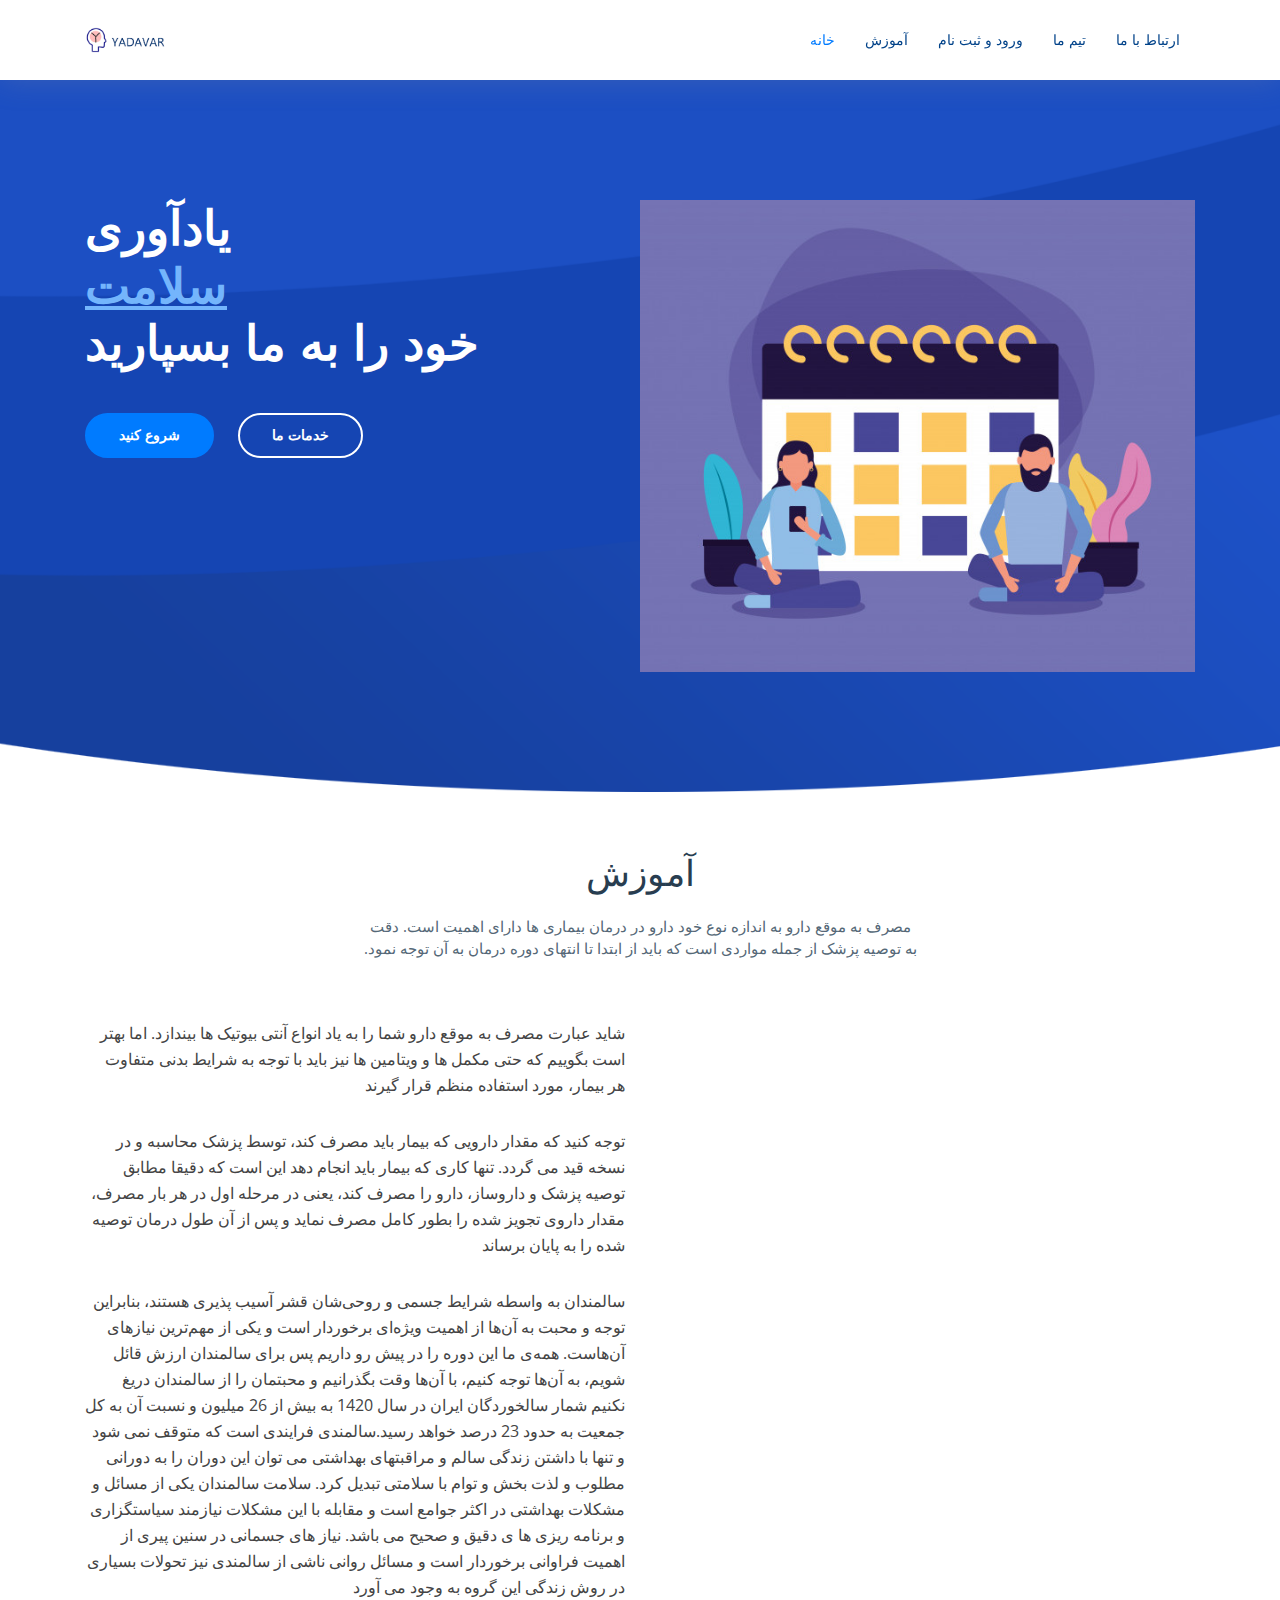
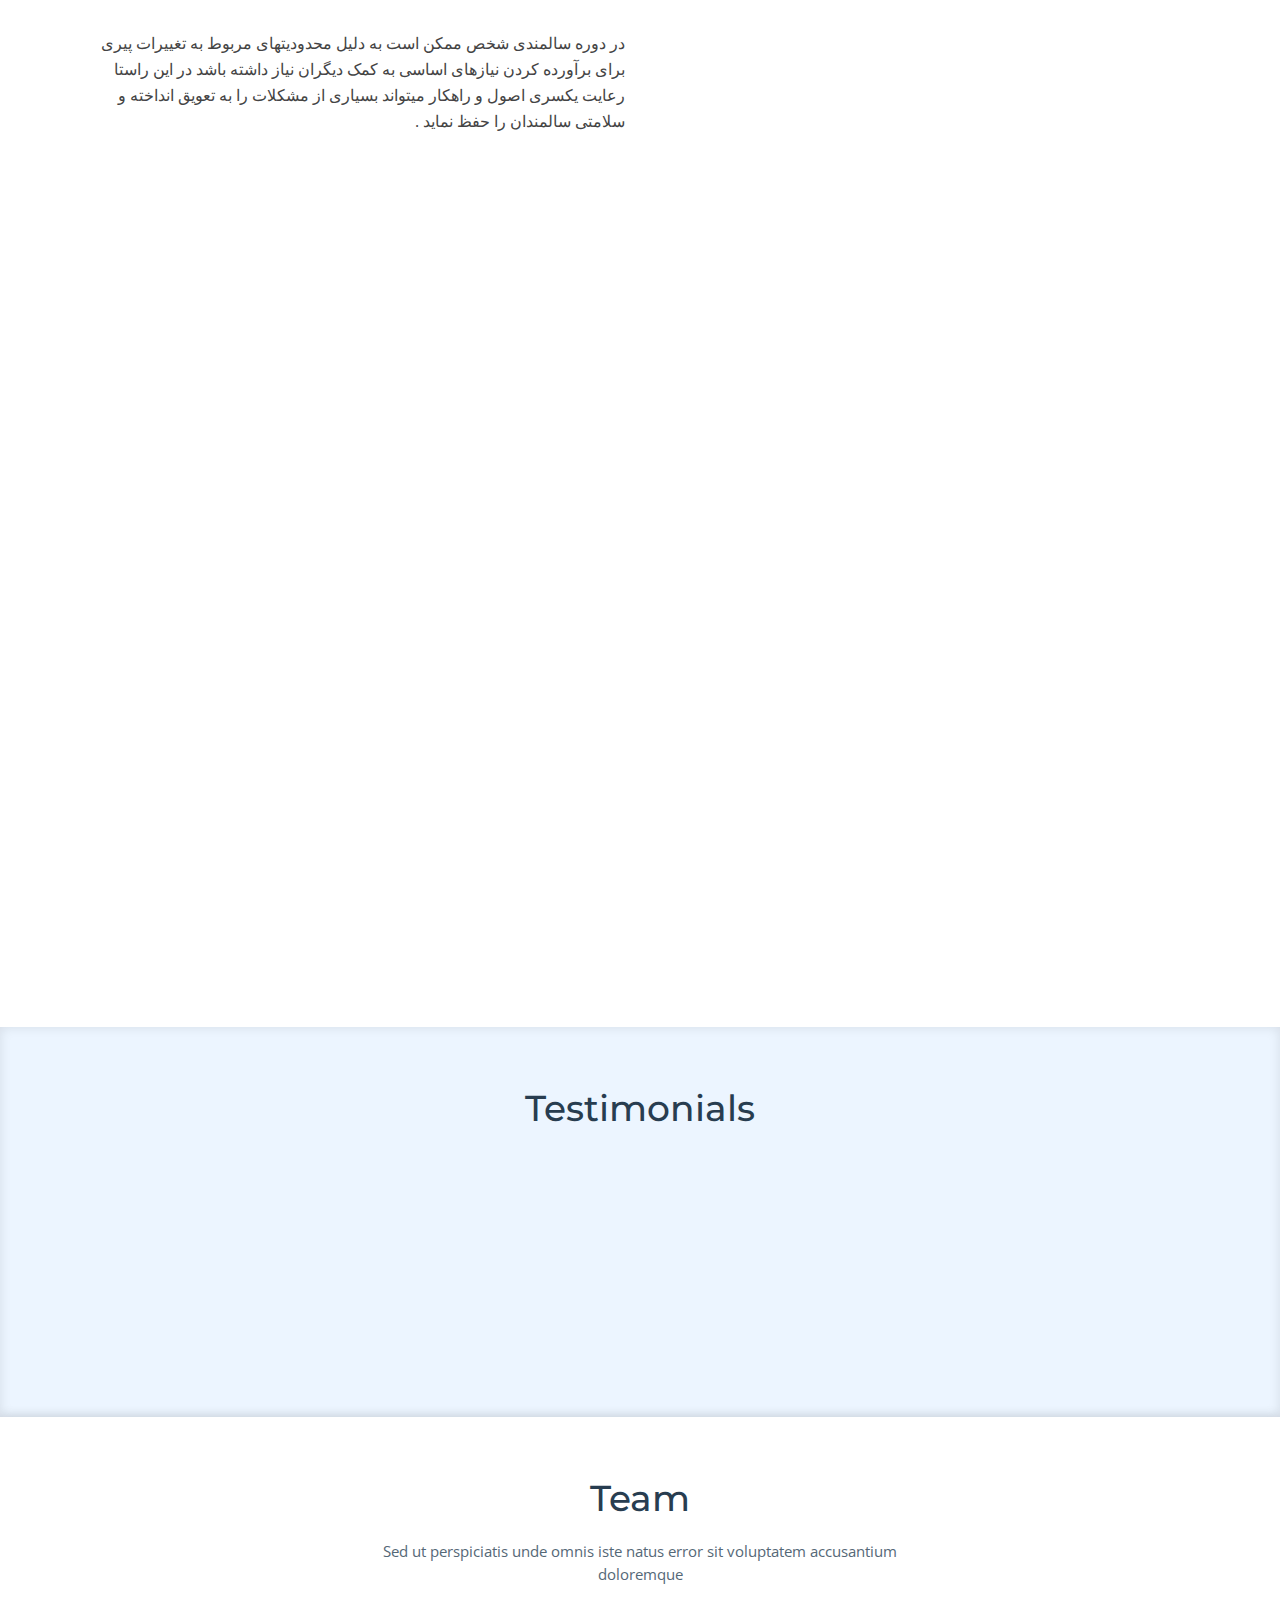
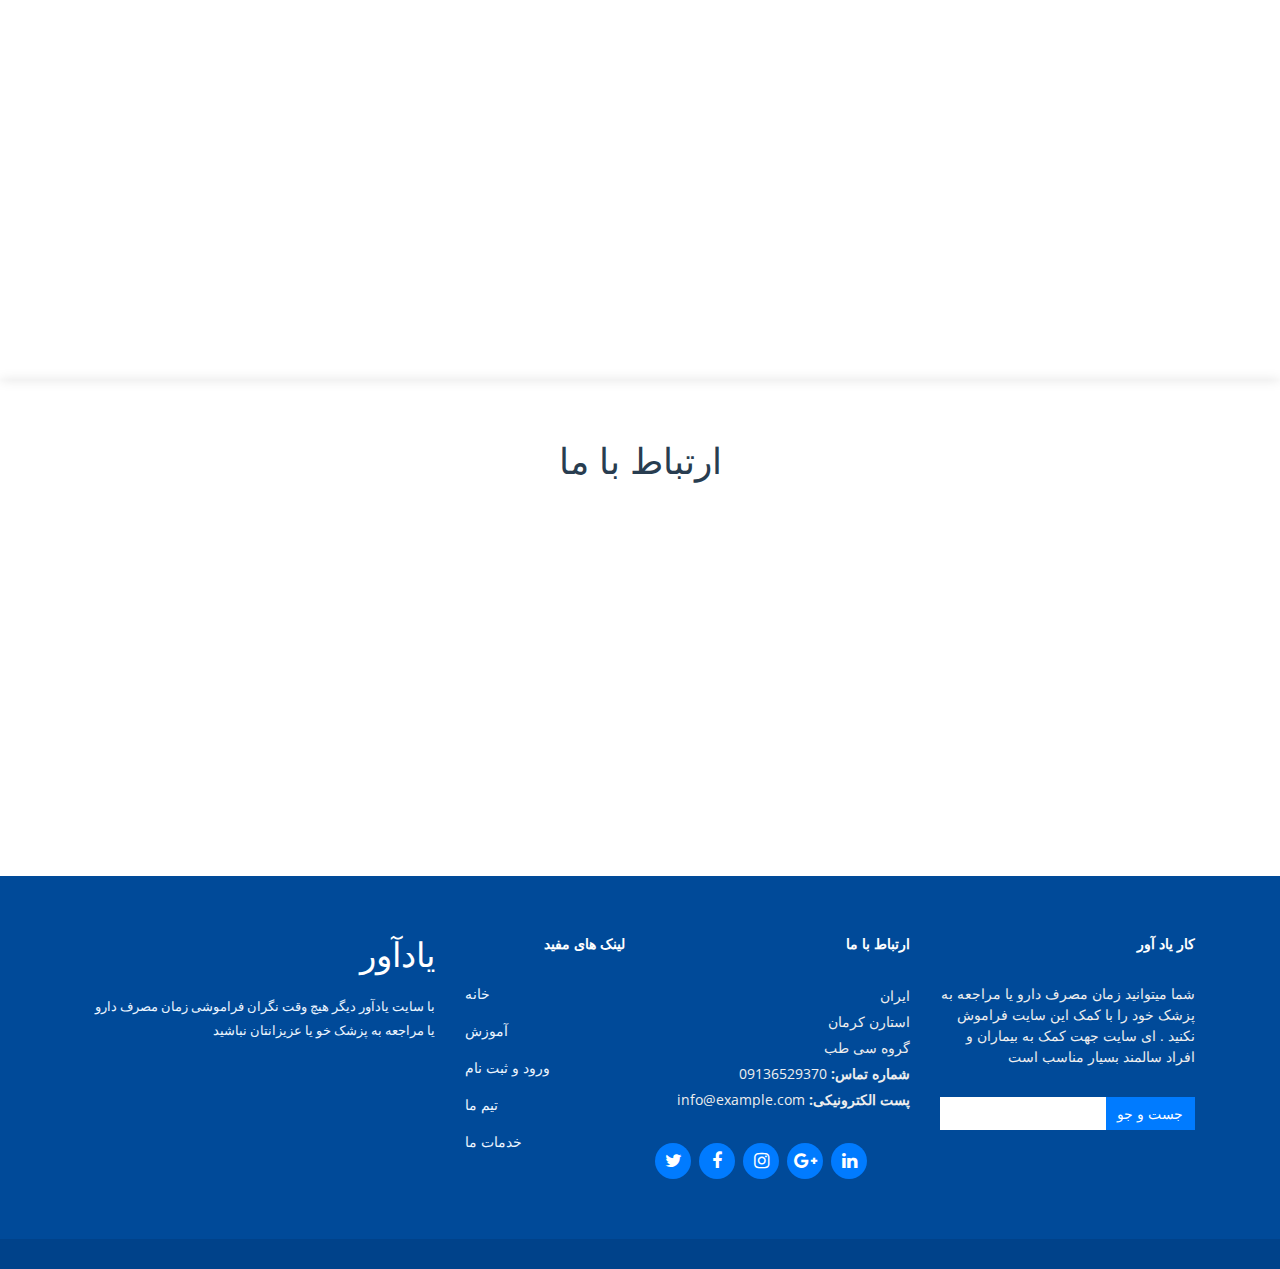
==== P1.html @ c1c59e7a "change the appearance" ====
<!DOCTYPE html>
<html lang="en">
<head>
<script>

</script>
  <meta charset="utf-8">
  <title>NewBiz Bootstrap Template</title>
  <meta content="width=device-width, initial-scale=1.0" name="viewport">
  <meta content="" name="keywords">
  <meta content="" name="description">

  <!-- Favicons -->
  <link href="img/favicon.png" rel="icon">
  <link href="img/apple-touch-icon.png" rel="apple-touch-icon">

  <!-- Google Fonts -->
  <link href="https://fonts.googleapis.com/css?family=Open+Sans:300,300i,400,400i,700,700i|Montserrat:300,400,500,700" rel="stylesheet">

  <!-- Bootstrap CSS File -->
  <link href="lib/bootstrap/css/bootstrap.min.css" rel="stylesheet">

  <!-- Libraries CSS Files -->
  <link href="lib/font-awesome/css/font-awesome.min.css" rel="stylesheet">
  <link href="lib/animate/animate.min.css" rel="stylesheet">
  <link href="lib/ionicons/css/ionicons.min.css" rel="stylesheet">
  <link href="lib/owlcarousel/assets/owl.carousel.min.css" rel="stylesheet">
  <link href="lib/lightbox/css/lightbox.min.css" rel="stylesheet">

  <!-- Main Stylesheet File -->
  <link href="css/style.css" rel="stylesheet">

  <!-- =======================================================
    Theme Name: NewBiz
    Theme URL: https://bootstrapmade.com/newbiz-bootstrap-business-template/
    Author: BootstrapMade.com
    License: https://bootstrapmade.com/license/
  ======================================================= -->
</head>

<body >

  <!--==========================
  Header
  ============================-->

  <header id="header" class="fixed-top">
    <div class="container">
      <div class="logo float-left">
        <!-- Uncomment below if you prefer to use an image logo -->
        <!-- <h1 class="text-light"><a href="#header"><span>NewBiz</span></a></h1> -->
        <a href="#intro" class="scrollto"><img src="img/logo.png" alt="" class="img-fluid"></a>
      </div>

      <nav class="main-nav float-right d-none d-lg-block">
        <ul>
          <li class="active"><a href="#intro">خانه</a></li>
          <li><a href="#about">آموزش </a></li>
          <li><a href="#services">ورود و ثبت نام</a></li>
          <li><a href="#team">تیم ما</a></li>
          <li><a href="#contact">ارتباط با ما</a></li>
        </ul>
      </nav><!-- .main-nav -->
      
    </div>
  </header><!-- #header -->

  <!--==========================
    Intro Section
  ============================-->
  <section id="intro" class="clearfix">
    <div class="container">

      <div class="intro-img">
        <img src="img/intro-img.jpeg" alt="" class="img-fluid">
      </div>

      <div class="intro-info">
        <h2>یادآوری<br><span>سلامت </span><br>خود را به ما بسپارید</h2>
        <div>
          <a href="#about" class="btn-get-started scrollto">شروع کنید</a>
          <a href="#services" class="btn-services scrollto">خدمات ما</a>
        </div>
      </div>

    </div>
  </section><!-- #intro -->

  <main id="main">

    <!--==========================
      About Us Section
    ============================-->
    <section id="about">
      <div class="container">

        <header class="section-header">
          <h3>آموزش</h3>
          <p dir="rtl">مصرف به موقع دارو به اندازه نوع خود دارو در درمان بیماری ها دارای اهمیت است. دقت به توصیه پزشک از جمله مواردی است که باید از ابتدا تا انتهای دوره درمان به آن توجه نمود.</p>
        </header>

        <div class="row about-container">

          <div class="col-lg-6 content order-lg-1 order-2">
            <p dir="rtl" align="right">
              شاید عبارت مصرف به موقع دارو شما را به یاد انواع آنتی بیوتیک ها بیندازد. اما بهتر است بگوییم که حتی مکمل ها و ویتامین ها نیز باید با توجه به شرایط بدنی متفاوت هر بیمار، مورد استفاده منظم قرار گیرند
            </p>

              <p dir="rtl" align="right">
               توجه کنید که مقدار دارویی که بیمار باید مصرف کند، توسط پزشک محاسبه و در نسخه قید می گردد. تنها کاری که بیمار باید انجام دهد این است که دقیقا مطابق توصیه پزشک و داروساز، دارو را مصرف کند، یعنی در مرحله اول در هر بار مصرف،‌ مقدار داروی تجویز شده را بطور کامل مصرف نماید و پس از آن طول درمان توصیه شده را به پایان برساند
            </p>
			<p dir="rtl" align="right">
			سالمندان به واسطه شرایط جسمی و روحی‌شان قشر آسیب پذیری هستند، بنابراین توجه و محبت به آن‌ها از اهمیت ویژه‌ای برخوردار است و یکی از مهم‌ترین نیازهای آن‌هاست. همه‌ی ما این دوره را در پیش رو داریم پس برای سالمندان ارزش قائل شویم، به آن‌ها توجه کنیم، با آن‌ها وقت بگذرانیم و محبتمان را از سالمندان دریغ نکنیم
شمار سالخوردگان ایران در سال 1420 به بیش از 26 میلیون و نسبت آن به کل جمعیت به حدود 23 درصد خواهد رسید.سالمندی فرایندی است که متوقف نمی شود و تنها با داشتن زندگی سالم و مراقبتهای بهداشتی می توان این دوران را به دورانی مطلوب و لذت بخش و توام با سلامتی تبدیل کرد. سلامت سالمندان یکی از مسائل و مشکلات بهداشتی در اکثر جوامع است و مقابله با این مشکلات نیازمند سیاستگزاری و برنامه ریزی ها ی دقیق و صحیح می باشد.  نیاز های جسمانی در سنین پیری از اهمیت فراوانی برخوردار است و مسائل روانی ناشی از سالمندی نیز تحولات بسیاری در روش زندگی این گروه به وجود می آورد
			</p>
			<p dir="rtl" align="right">
			در دوره سالمندی شخص ممکن است به دلیل محدودیتهای مربوط به تغییرات پیری برای برآورده کردن نیازهای اساسی به کمک دیگران نیاز داشته باشد در این راستا رعایت یکسری اصول و راهکار میتواند بسیاری از مشکلات را به تعویق انداخته و سلامتی سالمندان را حفظ نماید .
			</p>
          </div>

          <div class="col-lg-6 background order-lg-2 order-1 wow fadeInUp">
            <img src="img/sal.jpg" class="img-fluid" alt="" width="1200px" height="2000px">
            <img src="img/sal2.jpg" class="img-fluid" alt="" width="1200px" height="2000px">			
          </div>
        </div>

        <div class="row about-extra">
          <div class="col-lg-6 wow fadeInUp">
            <img src="img/dar.jpg" class="img-fluid" alt="" width="1000px" height="500px">
          </div>
          <div class="col-lg-6 wow fadeInUp pt-5 pt-lg-0">
            <h4 dir="rtl" align="right">دارو چیست؟</h4>
            <p dir="rtl" align="right">
             در حرفه پزشکی دارو به موادی گفته می شود که بیماری را متوقف یا معالجه کند ، علائم بیماری را التیام بخشد ، درد را تسکین دهد و فواید دیگر در بر داشته باشد .
* منشأ داروها 
            </p>
            <p dir="rtl" align="right">
             زمانی ، تنها داروهای موجود موادی بودند که از گیاهان یا در برخی موارد ، از حیوانات استخراج می شدند . چینی ها بیش از ۵۰۰۰ سال پیش به گیاه شناسی ، که مطالعه و مصرف گیاهان با ارزش طبی مشخص است ، پرداختند . 
            </p>
          </div>
        </div>

        <div class="row about-extra">
          <div class="col-lg-6 wow fadeInUp order-1 order-lg-2">
            <img src="img/be.jpg" class="img-fluid" alt=""width="1200px" height="2000px">
          </div>

          <div class="col-lg-6 wow fadeInUp pt-4 pt-lg-0 order-2 order-lg-1">
            <h4 dir="rtl" align="right">بیماری چیست ؟</h4>
            <p dir="rtl" align="right">
             به ناهنجاری در بدن یا روان می‌گویند که به علت ناراحتی، اختلال عملکرد یا تنش دربیمار یا سایر افراد مرتبط با او ایجاد می‌گردد. البته باید میان بیماری و سایر حالت‌ها پزشکی مانند خستگی، ضعف، کسالت و اندوه تفاوت گذاشت. عامل ایجاد بیماری می‌تواند بیرونی (مانند باکتری، انگل، تغذیه ناکافی و…) یا درونی (مانند پرکاری تیروئید، دیابت و …) باشد. همچنین بیماری می‌تواند مادرزادی (مانند سندرم ترنر یا لب شکری) یا ژنتیکی مانند آلبینیسم باشد. بیماری تند (حاد) یا کهنه (مزمن)، واگیر دار یا ناواگیر نیز می‌تواند باشد. 
            </p>
            <p dir="rtl" align="right">
              یماری‌ها را به روشهای مختلف می‌توان طبقه‌بندی کرد: 
1.	عامل ایجادکننده بیماری مانند بیماری‌های عفونی، بیماری‌های ژنتیکی، بیماری‌های شغلی، بیماری‌های روانی.
2.	ازمان بیماری مانند بیماری حاد، تحت حاد و مزمن.
3.	عضو درگیر شده مانند بیماری‌های قلبی، بیماری‌های گوارشی و ریوی.

            </p>
           
          </div>
          
        </div>

      </div>
    </section><!-- #about -->

    <!--==========================
      Services Section
    ============================-->
 <!-- #services -->

    <!--==========================
      Why Us Section
    ============================-->

    <!--==========================
      Portfolio Section
    ============================-->
   <!-- #portfolio -->

    <!--==========================
      Clients Section
    ============================-->
    <section id="testimonials" class="section-bg">
      <div class="container">

        <header class="section-header">
          <h3>Testimonials</h3>
        </header>

        <div class="row justify-content-center">
          <div class="col-lg-8">

            <div class="owl-carousel testimonials-carousel wow fadeInUp">
    
              <div class="testimonial-item">
                <img src="img/testimonial-1.jpg" class="testimonial-img" alt="">
                <h3>Saul Goodman</h3>
                <h4>Ceo &amp; Founder</h4>
                <p>
                  Proin iaculis purus consequat sem cure digni ssim donec porttitora entum suscipit rhoncus. Accusantium quam, ultricies eget id, aliquam eget nibh et. Maecen aliquam, risus at semper.
                </p>
              </div>
    
              <div class="testimonial-item">
                <img src="img/testimonial-2.jpg" class="testimonial-img" alt="">
                <h3>Sara Wilsson</h3>
                <h4>Designer</h4>
                <p>
                  Export tempor illum tamen malis malis eram quae irure esse labore quem cillum quid cillum eram malis quorum velit fore eram velit sunt aliqua noster fugiat irure amet legam anim culpa.
                </p>
              </div>
    
              <div class="testimonial-item">
                <img src="img/testimonial-3.jpg" class="testimonial-img" alt="">
                <h3>Jena Karlis</h3>
                <h4>Store Owner</h4>
                <p>
                  Enim nisi quem export duis labore cillum quae magna enim sint quorum nulla quem veniam duis minim tempor labore quem eram duis noster aute amet eram fore quis sint minim.
                </p>
              </div>
    
              <div class="testimonial-item">
                <img src="img/testimonial-4.jpg" class="testimonial-img" alt="">
                <h3>Matt Brandon</h3>
                <h4>Freelancer</h4>
                <p>
                  Fugiat enim eram quae cillum dolore dolor amet nulla culpa multos export minim fugiat minim velit minim dolor enim duis veniam ipsum anim magna sunt elit fore quem dolore labore illum veniam.
                </p>
              </div>
    
              <div class="testimonial-item">
                <img src="img/testimonial-5.jpg" class="testimonial-img" alt="">
                <h3>John Larson</h3>
                <h4>Entrepreneur</h4>
                <p>
                  Quis quorum aliqua sint quem legam fore sunt eram irure aliqua veniam tempor noster veniam enim culpa labore duis sunt culpa nulla illum cillum fugiat legam esse veniam culpa fore nisi cillum quid.
                </p>
              </div>

            </div>

          </div>
        </div>


      </div>
    </section><!-- #testimonials -->

    <!--==========================
      Team Section
    ============================-->
    <section id="team">
      <div class="container">
        <div class="section-header">
          <h3>Team</h3>
          <p>Sed ut perspiciatis unde omnis iste natus error sit voluptatem accusantium doloremque</p>
        </div>

        <div class="row">

          <div class="col-lg-3 col-md-6 wow fadeInUp">
            <div class="member">
              <img src="img/team-1.jpg" class="img-fluid" alt="">
              <div class="member-info">
                <div class="member-info-content">
                  <h4>Walter White</h4>
                  <span>Chief Executive Officer</span>
                  <div class="social">
                    <a href=""><i class="fa fa-twitter"></i></a>
                    <a href=""><i class="fa fa-facebook"></i></a>
                    <a href=""><i class="fa fa-google-plus"></i></a>
                    <a href=""><i class="fa fa-linkedin"></i></a>
                  </div>
                </div>
              </div>
            </div>
          </div>

          <div class="col-lg-3 col-md-6 wow fadeInUp" data-wow-delay="0.1s">
            <div class="member">
              <img src="img/team-2.jpg" class="img-fluid" alt="">
              <div class="member-info">
                <div class="member-info-content">
                  <h4>Sarah Jhonson</h4>
                  <span>Product Manager</span>
                  <div class="social">
                    <a href=""><i class="fa fa-twitter"></i></a>
                    <a href=""><i class="fa fa-facebook"></i></a>
                    <a href=""><i class="fa fa-google-plus"></i></a>
                    <a href=""><i class="fa fa-linkedin"></i></a>
                  </div>
                </div>
              </div>
            </div>
          </div>

          <div class="col-lg-3 col-md-6 wow fadeInUp" data-wow-delay="0.2s">
            <div class="member">
              <img src="img/team-3.jpg" class="img-fluid" alt="">
              <div class="member-info">
                <div class="member-info-content">
                  <h4>William Anderson</h4>
                  <span>CTO</span>
                  <div class="social">
                    <a href=""><i class="fa fa-twitter"></i></a>
                    <a href=""><i class="fa fa-facebook"></i></a>
                    <a href=""><i class="fa fa-google-plus"></i></a>
                    <a href=""><i class="fa fa-linkedin"></i></a>
                  </div>
                </div>
              </div>
            </div>
          </div>

          <div class="col-lg-3 col-md-6 wow fadeInUp" data-wow-delay="0.3s">
            <div class="member">
              <img src="img/team-4.jpg" class="img-fluid" alt="">
              <div class="member-info">
                <div class="member-info-content">
                  <h4>Amanda Jepson</h4>
                  <span>Accountant</span>
                  <div class="social">
                    <a href=""><i class="fa fa-twitter"></i></a>
                    <a href=""><i class="fa fa-facebook"></i></a>
                    <a href=""><i class="fa fa-google-plus"></i></a>
                    <a href=""><i class="fa fa-linkedin"></i></a>
                  </div>
                </div>
              </div>
            </div>
          </div>

        </div>

      </div>
    </section><!-- #team -->

    <!--==========================
      Clients Section
    ============================-->
   

    <!--==========================
      Contact Section
    ============================-->
    <section id="contact" >
      <div class="container-fluid" >

        <div class="section-header">
          <h3>ارتباط با ما</h3>
        </div>

        <div class="row wow fadeInUp" >

        
          <div class="col-lg-6" bgcolor='#EE82EE'>
              <div class="col-md-4 info">
                <i class="ion-ios-email-outline"></i>
                <p>info@example.com</p>
              </div>
              <div class="col-md-3 info">
                <i class="ion-ios-telephone-outline"></i>
                <p>09136529370</p>
              </div>
            </div>

            <div class="form">
              <div id="sendmessage">پیام شما ارسال شد. خیلی متشکریم</div>
              <div id="errormessage"></div>
              <form action="" method="post" role="form" class="contactForm">
                <div class="form-row">
                  <div class="form-group col-lg-6">
                    <input type="text" name="name" class="form-control" id="name" placeholder="نام" data-rule="minlen:4" data-msg="Please enter at least 4 chars" />
                    <div class="validation"></div>
                  </div>
                  <div class="form-group col-lg-6">
                    <input type="email" class="form-control" name="email" id="email" placeholder="پست الکترونیکی" data-rule="email" data-msg="Please enter a valid email" />
                    <div class="validation"></div>
                  </div>
                </div>
                <div class="form-group">
                  <input type="text" class="form-control" name="subject" id="subject" placeholder="موضوع" data-rule="minlen:4" data-msg="Please enter at least 8 chars of subject" />
                  <div class="validation"></div>
                </div>
                <div class="form-group">
                  <textarea class="form-control" name="message" rows="5" data-rule="required" data-msg="Please write something for us" placeholder="پیام"></textarea>
                  <div class="validation"></div>
                </div>
                <div class="text-center"><button type="submit" title="Send Message">ارسال</button></div>
              </form>
            </div>
          </div>

        </div>

      </div>
    </section><!-- #contact -->

  </main>

  <!--==========================
    Footer
  ============================-->
  <footer id="footer">
    <div class="footer-top">
      <div class="container">
        <div class="row">

          <div class="col-lg-4 col-md-6 footer-info">
            <h3 dir="rtl" align="right">یادآور</h3>
            <p dir="rtl" align="right"> با سایت یادآور دیگر هیچ وقت نگران فراموشی زمان مصرف دارو یا مراجعه به پزشک خو یا عزیزانتان نباشید</p>
          </div>

          <div class="col-lg-2 col-md-6 footer-links">
            <h4 dir="rtl" align="right">لینک های مفید</h4>
            <ul>
              <li><a href="#" >خانه</a></li>
              <li><a href="#" >آموزش </a></li>
              <li><a href="#" >ورود و ثبت نام</a></li>
              <li><a href="#" >تیم ما</a></li>
              <li><a href="#" >خدمات ما</a></li>
            </ul>
          </div>

          <div class="col-lg-3 col-md-6 footer-contact">
            <h4 dir="rtl" align="right">ارتباط با ما</h4>
            <p dir="rtl" align="right">
              ایران <br>
             استارن کرمان<br>
              گروه سی طب <br>
              <strong dir="rtl" align="right">شماره تماس:</strong> 09136529370<br>
              <strong dir="rtl" align="right">پست الکترونیکی:</strong> info@example.com<br>
            </p>

            <div class="social-links">
              <a href="#" class="twitter"><i class="fa fa-twitter"></i></a>
              <a href="#" class="facebook"><i class="fa fa-facebook"></i></a>
              <a href="#" class="instagram"><i class="fa fa-instagram"></i></a>
              <a href="#" class="google-plus"><i class="fa fa-google-plus"></i></a>
              <a href="#" class="linkedin"><i class="fa fa-linkedin"></i></a>
            </div>

          </div>

          <div class="col-lg-3 col-md-6 footer-newsletter">
            <h4 dir="rtl" align="right">کار یاد آور</h4>
            <p dir="rtl" align="right"> شما میتوانید زمان مصرف دارو یا مراجعه به پزشک خود را با کمک این سایت فراموش نکنید . ای سایت جهت کمک به بیماران و افراد سالمند بسیار مناسب است</p>
            <form action="" method="post">
              <input type="email" name="email"><input type="submit"  value="جست و جو">
            </form>
          </div>

        </div>
      </div>
    </div>
  </footer><!-- #footer -->

  <a href="#" class="back-to-top"><i class="fa fa-chevron-up"></i></a>
  <!-- Uncomment below i you want to use a preloader -->
  <!-- <div id="preloader"></div> -->

  <!-- JavaScript Libraries -->
  <script src="lib/jquery/jquery.min.js"></script>
  <script src="lib/jquery/jquery-migrate.min.js"></script>
  <script src="lib/bootstrap/js/bootstrap.bundle.min.js"></script>
  <script src="lib/easing/easing.min.js"></script>
  <script src="lib/mobile-nav/mobile-nav.js"></script>
  <script src="lib/wow/wow.min.js"></script>
  <script src="lib/waypoints/waypoints.min.js"></script>
  <script src="lib/counterup/counterup.min.js"></script>
  <script src="lib/owlcarousel/owl.carousel.min.js"></script>
  <script src="lib/isotope/isotope.pkgd.min.js"></script>
  <script src="lib/lightbox/js/lightbox.min.js"></script>
  <!-- Contact Form JavaScript File -->
  <script src="contactform/contactform.js"></script>

  <!-- Template Main Javascript File -->
  <script src="js/main.js"></script>
</body>
</html>
---- css/style.css ----
/*
  Theme Name: NewBiz
  Theme URL: https://bootstrapmade.com/newbiz-bootstrap-business-template/
  Author: BootstrapMade.com
  License: https://bootstrapmade.com/license/
*/

/*--------------------------------------------------------------
# General
--------------------------------------------------------------*/

body {
  background: #fff;
  color: #444;
  font-family: "Open Sans", sans-serif;
}

a {
  color: #007bff;
  transition: 0.5s;
}

a:hover,
a:active,
a:focus {
  color: #0b6bd3;
  outline: none;
  text-decoration: none;
}

p {
  padding: 0;
  margin: 0 0 30px 0;
}

h1,
h2,
h3,
h4,
h5,
h6 {
  font-family: "Montserrat", sans-serif;
  font-weight: 400;
  margin: 0 0 20px 0;
  padding: 0;
}

/* Back to top button */

.back-to-top {
  position: fixed;
  display: none;
  background: #007bff;
  color: #fff;
  width: 44px;
  height: 44px;
  text-align: center;
  line-height: 1;
  font-size: 16px;
  border-radius: 50%;
  right: 15px;
  bottom: 15px;
  transition: background 0.5s;
  z-index: 11;
}

.back-to-top i {
  padding-top: 12px;
  color: #fff;
}

/* Prelaoder */

#preloader {
  position: fixed;
  top: 0;
  left: 0;
  right: 0;
  bottom: 0;
  z-index: 9999;
  overflow: hidden;
  background: #fff;
}

#preloader:before {
  content: "";
  position: fixed;
  top: calc(50% - 30px);
  left: calc(50% - 30px);
  border: 6px solid #f2f2f2;
  border-top: 6px solid #007bff;
  border-radius: 50%;
  width: 60px;
  height: 60px;
  -webkit-animation: animate-preloader 1s linear infinite;
  animation: animate-preloader 1s linear infinite;
}

@-webkit-keyframes animate-preloader {
  0% {
    -webkit-transform: rotate(0deg);
    transform: rotate(0deg);
  }

  100% {
    -webkit-transform: rotate(360deg);
    transform: rotate(360deg);
  }
}

@keyframes animate-preloader {
  0% {
    -webkit-transform: rotate(0deg);
    transform: rotate(0deg);
  }

  100% {
    -webkit-transform: rotate(360deg);
    transform: rotate(360deg);
  }
}

/*--------------------------------------------------------------
# Header
--------------------------------------------------------------*/

#header {
  height: 80px;
  transition: all 0.5s;
  z-index: 997;
  transition: all 0.5s;
  padding: 20px 0;
  background: #fff;
  box-shadow: 0px 0px 30px rgba(127, 137, 161, 0.3);
}

#header.header-scrolled,
#header.header-pages {
  height: 60px;
  padding: 10px 0;
}

#header .logo h1 {
  font-size: 36px;
  margin: 0;
  padding: 0;
  line-height: 1;
  font-weight: 400;
  letter-spacing: 3px;
  text-transform: uppercase;
}

#header .logo h1 a,
#header .logo h1 a:hover {
  color: #00366f;
  text-decoration: none;
}

#header .logo img {
  padding: 0;
  margin: 7px 0;
  max-height: 26px;
}

.main-pages {
  margin-top: 60px;
}

/*--------------------------------------------------------------
# Intro Section
--------------------------------------------------------------*/

#intro {
  width: 100%;
  position: relative;
  background: url("../img/intro-bg.png") center bottom no-repeat;
  background-size: cover;
  padding: 200px 0 120px 0;
}

#intro .intro-img {
  width: 50%;
  float: right;
}

#intro .intro-info {
  width: 50%;
  float: left;
}

#intro .intro-info h2 {
  color: #fff;
  margin-bottom: 40px;
  font-size: 48px;
  font-weight: 700;
}

#intro .intro-info h2 span {
  color: #74b5fc;
  text-decoration: underline;
}

#intro .intro-info .btn-get-started,
#intro .intro-info .btn-services {
  font-family: "Montserrat", sans-serif;
  font-size: 14px;
  font-weight: 600;
  letter-spacing: 1px;
  display: inline-block;
  padding: 10px 32px;
  border-radius: 50px;
  transition: 0.5s;
  margin: 0 20px 20px 0;
  color: #fff;
}

#intro .intro-info .btn-get-started {
  background: #007bff;
  border: 2px solid #007bff;
  color: #fff;
}

#intro .intro-info .btn-get-started:hover {
  background: none;
  border-color: #fff;
  color: #fff;
}

#intro .intro-info .btn-services {
  border: 2px solid #fff;
}

#intro .intro-info .btn-services:hover {
  background: #007bff;
  border-color: #007bff;
  color: #fff;
}

/*--------------------------------------------------------------
# Navigation Menu
--------------------------------------------------------------*/

/* Desktop Navigation */

.main-nav {
  /* Drop Down */
  /* Deep Drop Down */
}

.main-nav,
.main-nav * {
  margin: 0;
  padding: 0;
  list-style: none;
}

.main-nav > ul > li {
  position: relative;
  white-space: nowrap;
  float: left;
}

.main-nav a {
  display: block;
  position: relative;
  color: #004289;
  padding: 10px 15px;
  transition: 0.3s;
  font-size: 14px;
  font-family: "Montserrat", sans-serif;
  font-weight: 500;
}

.main-nav a:hover,
.main-nav .active > a,
.main-nav li:hover > a {
  color: #007bff;
  text-decoration: none;
}

.main-nav .drop-down ul {
  display: block;
  position: absolute;
  left: 0;
  top: calc(100% + 30px);
  z-index: 99;
  opacity: 0;
  visibility: hidden;
  padding: 10px 0;
  background: #fff;
  box-shadow: 0px 0px 30px rgba(127, 137, 161, 0.25);
  transition: ease all 0.3s;
}

.main-nav .drop-down:hover > ul {
  opacity: 1;
  top: 100%;
  visibility: visible;
}

.main-nav .drop-down li {
  min-width: 180px;
  position: relative;
}

.main-nav .drop-down ul a {
  padding: 10px 20px;
  font-size: 13px;
  color: #004289;
}

.main-nav .drop-down ul a:hover,
.main-nav .drop-down ul .active > a,
.main-nav .drop-down ul li:hover > a {
  color: #007bff;
}

.main-nav .drop-down > a:after {
  content: "\f107";
  font-family: FontAwesome;
  padding-left: 10px;
}

.main-nav .drop-down .drop-down ul {
  top: 0;
  left: calc(100% - 30px);
}

.main-nav .drop-down .drop-down:hover > ul {
  opacity: 1;
  top: 0;
  left: 100%;
}

.main-nav .drop-down .drop-down > a {
  padding-right: 35px;
}

.main-nav .drop-down .drop-down > a:after {
  content: "\f105";
  position: absolute;
  right: 15px;
}

/* Mobile Navigation */

.mobile-nav {
  position: fixed;
  top: 0;
  bottom: 0;
  z-index: 9999;
  overflow-y: auto;
  left: -260px;
  width: 260px;
  padding-top: 18px;
  background: rgba(19, 39, 57, 0.8);
  transition: 0.4s;
}

.mobile-nav * {
  margin: 0;
  padding: 0;
  list-style: none;
}

.mobile-nav a {
  display: block;
  position: relative;
  color: #fff;
  padding: 10px 20px;
  font-weight: 500;
}

.mobile-nav a:hover,
.mobile-nav .active > a,
.mobile-nav li:hover > a {
  color: #74b5fc;
  text-decoration: none;
}

.mobile-nav .drop-down > a:after {
  content: "\f078";
  font-family: FontAwesome;
  padding-left: 10px;
  position: absolute;
  right: 15px;
}

.mobile-nav .active.drop-down > a:after {
  content: "\f077";
}

.mobile-nav .drop-down > a {
  padding-right: 35px;
}

.mobile-nav .drop-down ul {
  display: none;
  overflow: hidden;
}

.mobile-nav .drop-down li {
  padding-left: 20px;
}

.mobile-nav-toggle {
  position: fixed;
  right: 0;
  top: 0;
  z-index: 9998;
  border: 0;
  background: none;
  font-size: 24px;
  transition: all 0.4s;
  outline: none !important;
  line-height: 1;
  cursor: pointer;
  text-align: right;
}

.mobile-nav-toggle i {
  margin: 18px 18px 0 0;
  color: #004289;
}

.mobile-nav-overly {
  width: 100%;
  height: 100%;
  z-index: 9997;
  top: 0;
  left: 0;
  position: fixed;
  background: rgba(19, 39, 57, 0.8);
  overflow: hidden;
  display: none;
}

.mobile-nav-active {
  overflow: hidden;
}

.mobile-nav-active .mobile-nav {
  left: 0;
}

.mobile-nav-active .mobile-nav-toggle i {
  color: #fff;
}

/*--------------------------------------------------------------
# Sections
--------------------------------------------------------------*/

/* Sections Header
--------------------------------*/

.section-header h3 {
  font-size: 36px;
  color: #283d50;
  text-align: center;
  font-weight: 500;
  position: relative;
}

.section-header p {
  text-align: center;
  margin: auto;
  font-size: 15px;
  padding-bottom: 60px;
  color: #556877;
  width: 50%;
}

/* Section with background
--------------------------------*/

.section-bg {
  background: #ecf5ff;
}

/* About Us Section
--------------------------------*/

#about {
  background: #fff;
  padding: 60px 0;
}

#about .about-container .background {
  margin: 20px 0;
}

#about .about-container .content {
  background: #fff;
}

#about .about-container .title {
  color: #333;
  font-weight: 700;
  font-size: 32px;
}

#about .about-container p {
  line-height: 26px;
}

#about .about-container p:last-child {
  margin-bottom: 0;
}

#about .about-container .icon-box {
  background: #fff;
  background-size: cover;
  padding: 0 0 30px 0;
}

#about .about-container .icon-box .icon {
  float: left;
  background: #fff;
  width: 64px;
  height: 64px;
  display: -webkit-box;
  display: -webkit-flex;
  display: -ms-flexbox;
  display: flex;
  -webkit-box-pack: center;
  -webkit-justify-content: center;
  -ms-flex-pack: center;
  justify-content: center;
  -webkit-box-align: center;
  -webkit-align-items: center;
  -ms-flex-align: center;
  align-items: center;
  -webkit-box-orient: vertical;
  -webkit-box-direction: normal;
  -webkit-flex-direction: column;
  -ms-flex-direction: column;
  flex-direction: column;
  text-align: center;
  border-radius: 50%;
  border: 2px solid #007bff;
  transition: all 0.3s ease-in-out;
}

#about .about-container .icon-box .icon i {
  color: #007bff;
  font-size: 24px;
}

#about .about-container .icon-box:hover .icon {
  background: #007bff;
}

#about .about-container .icon-box:hover .icon i {
  color: #fff;
}

#about .about-container .icon-box .title {
  margin-left: 80px;
  font-weight: 600;
  margin-bottom: 5px;
  font-size: 18px;
}

#about .about-container .icon-box .title a {
  color: #283d50;
}

#about .about-container .icon-box .description {
  margin-left: 80px;
  line-height: 24px;
  font-size: 14px;
}

#about .about-extra {
  padding-top: 60px;
}

#about .about-extra h4 {
  font-weight: 600;
  font-size: 24px;
}

/* Services Section
--------------------------------*/

#services {
  padding: 60px 0 40px 0;
  box-shadow: inset 0px 0px 12px 0px rgba(0, 0, 0, 0.1);
}

#services .box {
  padding: 30px;
  position: relative;
  overflow: hidden;
  border-radius: 10px;
  margin: 0 10px 40px 10px;
  background: #fff;
  box-shadow: 0 10px 29px 0 rgba(68, 88, 144, 0.1);
  transition: all 0.3s ease-in-out;
}

#services .box:hover {
  -webkit-transform: translateY(-5px);
  transform: translateY(-5px);
}

#services .icon {
  position: absolute;
  left: -10px;
  top: calc(50% - 32px);
}

#services .icon i {
  font-size: 64px;
  line-height: 1;
  transition: 0.5s;
}

#services .title {
  margin-left: 40px;
  font-weight: 700;
  margin-bottom: 15px;
  font-size: 18px;
}

#services .title a {
  color: #111;
}

#services .box:hover .title a {
  color: #007bff;
}

#services .description {
  font-size: 14px;
  margin-left: 40px;
  line-height: 24px;
  margin-bottom: 0;
}

#why-us {
  padding: 60px 0;
  background: #004a99;
}

#why-us .section-header h3,
#why-us .section-header p {
  color: #fff;
}

#why-us .card {
  background: #00458f;
  border-color: #00458f;
  border-radius: 10px;
  margin: 0 15px;
  padding: 15px 0;
  text-align: center;
  color: #fff;
  transition: 0.3s ease-in-out;
  height: 100%;
}

#why-us .card:hover {
  background: #003b7a;
  border-color: #003b7a;
}

#why-us .card i {
  font-size: 48px;
  padding-top: 15px;
  color: #bfddfe;
}

#why-us .card h5 {
  font-size: 22px;
  font-weight: 600;
}

#why-us .card p {
  font-size: 15px;
  color: #d8eafe;
}

#why-us .card .readmore {
  color: #fff;
  font-weight: 600;
  display: inline-block;
  transition: 0.3s ease-in-out;
  border-bottom: #00458f solid 2px;
}

#why-us .card .readmore:hover {
  border-bottom: #fff solid 2px;
}

#why-us .counters {
  padding-top: 40px;
}

#why-us .counters span {
  font-family: "Montserrat", sans-serif;
  font-weight: bold;
  font-size: 48px;
  display: block;
  color: #fff;
}

#why-us .counters p {
  padding: 0;
  margin: 0 0 20px 0;
  font-family: "Montserrat", sans-serif;
  font-size: 14px;
  color: #cce5ff;
}

/* Portfolio Section
--------------------------------*/

#portfolio {
  padding: 60px 0;
  box-shadow: 0px 0px 12px 0px rgba(0, 0, 0, 0.1);
}

#portfolio #portfolio-flters {
  padding: 0;
  margin: 5px 0 35px 0;
  list-style: none;
  text-align: center;
}

#portfolio #portfolio-flters li {
  cursor: pointer;
  margin: 15px 15px 15px 0;
  display: inline-block;
  padding: 6px 20px;
  font-size: 12px;
  line-height: 20px;
  color: #007bff;
  border-radius: 50px;
  text-transform: uppercase;
  background: #ecf5ff;
  margin-bottom: 5px;
  transition: all 0.3s ease-in-out;
}

#portfolio #portfolio-flters li:hover,
#portfolio #portfolio-flters li.filter-active {
  background: #007bff;
  color: #fff;
}

#portfolio #portfolio-flters li:last-child {
  margin-right: 0;
}

#portfolio .portfolio-item {
  position: relative;
  overflow: hidden;
  margin-bottom: 30px;
}

#portfolio .portfolio-item .portfolio-wrap {
  overflow: hidden;
  position: relative;
  border-radius: 6px;
  margin: 0;
}

#portfolio .portfolio-item .portfolio-wrap:hover img {
  opacity: 0.4;
  transition: 0.3s;
}

#portfolio .portfolio-item .portfolio-wrap .portfolio-info {
  position: absolute;
  top: 0;
  right: 0;
  bottom: 0;
  left: 0;
  display: -webkit-box;
  display: -webkit-flex;
  display: -ms-flexbox;
  display: flex;
  -webkit-box-pack: center;
  -webkit-justify-content: center;
  -ms-flex-pack: center;
  justify-content: center;
  -webkit-box-align: center;
  -webkit-align-items: center;
  -ms-flex-align: center;
  align-items: center;
  -webkit-box-orient: vertical;
  -webkit-box-direction: normal;
  -webkit-flex-direction: column;
  -ms-flex-direction: column;
  flex-direction: column;
  text-align: center;
  opacity: 0;
  transition: 0.2s linear;
}

#portfolio .portfolio-item .portfolio-wrap .portfolio-info h4 {
  font-size: 22px;
  line-height: 1px;
  font-weight: 700;
  margin-bottom: 14px;
  padding-bottom: 0;
}

#portfolio .portfolio-item .portfolio-wrap .portfolio-info h4 a {
  color: #fff;
}

#portfolio .portfolio-item .portfolio-wrap .portfolio-info h4 a:hover {
  color: #007bff;
}

#portfolio .portfolio-item .portfolio-wrap .portfolio-info p {
  padding: 0;
  margin: 0;
  color: #e2effe;
  font-weight: 500;
  font-size: 14px;
  text-transform: uppercase;
}

#portfolio .portfolio-item .portfolio-wrap .portfolio-info .link-preview,
#portfolio .portfolio-item .portfolio-wrap .portfolio-info .link-details {
  display: inline-block;
  line-height: 1;
  text-align: center;
  width: 36px;
  height: 36px;
  background: #007bff;
  border-radius: 50%;
  margin: 10px 4px 0 4px;
}

#portfolio .portfolio-item .portfolio-wrap .portfolio-info .link-preview i,
#portfolio .portfolio-item .portfolio-wrap .portfolio-info .link-details i {
  padding-top: 6px;
  font-size: 22px;
  color: #fff;
}

#portfolio .portfolio-item .portfolio-wrap .portfolio-info .link-preview:hover,
#portfolio .portfolio-item .portfolio-wrap .portfolio-info .link-details:hover {
  background: #3395ff;
}

#portfolio .portfolio-item .portfolio-wrap .portfolio-info .link-preview:hover i,
#portfolio .portfolio-item .portfolio-wrap .portfolio-info .link-details:hover i {
  color: #fff;
}

#portfolio .portfolio-item .portfolio-wrap:hover {
  background: #003166;
}

#portfolio .portfolio-item .portfolio-wrap:hover .portfolio-info {
  opacity: 1;
}

/* Testimonials Section
--------------------------------*/

#testimonials {
  padding: 60px 0;
  box-shadow: inset 0px 0px 12px 0px rgba(0, 0, 0, 0.1);
}

#testimonials .section-header {
  margin-bottom: 40px;
}

#testimonials .testimonial-item .testimonial-img {
  width: 120px;
  border-radius: 50%;
  border: 4px solid #fff;
  float: left;
}

#testimonials .testimonial-item h3 {
  font-size: 20px;
  font-weight: bold;
  margin: 10px 0 5px 0;
  color: #111;
  margin-left: 140px;
}

#testimonials .testimonial-item h4 {
  font-size: 14px;
  color: #999;
  margin: 0 0 15px 0;
  margin-left: 140px;
}

#testimonials .testimonial-item p {
  font-style: italic;
  margin: 0 0 15px 140px;
}

#testimonials .owl-nav,
#testimonials .owl-dots {
  margin-top: 5px;
  text-align: center;
}

#testimonials .owl-dot {
  display: inline-block;
  margin: 0 5px;
  width: 12px;
  height: 12px;
  border-radius: 50%;
  background-color: #ddd;
}

#testimonials .owl-dot.active {
  background-color: #007bff;
}

/* Team Section
--------------------------------*/

#team {
  background: #fff;
  padding: 60px 0;
  box-shadow: 0px 0px 12px 0px rgba(0, 0, 0, 0.1);
}

#team .member {
  text-align: center;
  margin-bottom: 20px;
  position: relative;
  border-radius: 50%;
  overflow: hidden;
}

#team .member .member-info {
  opacity: 0;
  display: -webkit-box;
  display: -webkit-flex;
  display: -ms-flexbox;
  display: flex;
  -webkit-box-pack: center;
  -webkit-justify-content: center;
  -ms-flex-pack: center;
  justify-content: center;
  -webkit-box-align: center;
  -webkit-align-items: center;
  -ms-flex-align: center;
  align-items: center;
  position: absolute;
  bottom: 0;
  top: 0;
  left: 0;
  right: 0;
  transition: 0.2s;
}

#team .member .member-info-content {
  margin-top: 50px;
  transition: margin 0.2s;
}

#team .member:hover .member-info {
  background: rgba(0, 62, 128, 0.7);
  opacity: 1;
  transition: 0.4s;
}

#team .member:hover .member-info-content {
  margin-top: 0;
  transition: margin 0.4s;
}

#team .member h4 {
  font-weight: 700;
  margin-bottom: 2px;
  font-size: 18px;
  color: #fff;
}

#team .member span {
  font-style: italic;
  display: block;
  font-size: 13px;
  color: #fff;
}

#team .member .social {
  margin-top: 15px;
}

#team .member .social a {
  transition: none;
  color: #fff;
}

#team .member .social a:hover {
  color: #007bff;
}

#team .member .social i {
  font-size: 18px;
  margin: 0 2px;
}

/* Clients Section
--------------------------------*/

#clients {
  padding: 60px 0;
  box-shadow: inset 0px 0px 12px 0px rgba(0, 0, 0, 0.1);
}

#clients .clients-wrap {
  border-top: 1px solid #d6eaff;
  border-left: 1px solid #d6eaff;
  margin-bottom: 30px;
}

#clients .client-logo {
  padding: 64px;
  display: -webkit-box;
  display: -webkit-flex;
  display: -ms-flexbox;
  display: flex;
  -webkit-box-pack: center;
  -webkit-justify-content: center;
  -ms-flex-pack: center;
  justify-content: center;
  -webkit-box-align: center;
  -webkit-align-items: center;
  -ms-flex-align: center;
  align-items: center;
  border-right: 1px solid #d6eaff;
  border-bottom: 1px solid #d6eaff;
  overflow: hidden;
  background: #fff;
  height: 160px;
}

#clients .client-logo:hover img {
  -webkit-transform: scale(1.2);
  transform: scale(1.2);
}

#clients img {
  transition: all 0.4s ease-in-out;
}

/* Contact Section
--------------------------------*/

#contact {
  box-shadow: 0px 0px 12px 0px rgba(0, 0, 0, 0.1);
  padding: 60px 0;
  overflow: hidden;
}

#contact .section-header {
  padding-bottom: 30px;
}

#contact .contact-about h3 {
  font-size: 36px;
  margin: 0 0 10px 0;
  padding: 0;
  line-height: 1;
  font-family: "Montserrat", sans-serif;
  font-weight: 300;
  letter-spacing: 3px;
  text-transform: uppercase;
  color: #007bff;
}

#contact .contact-about p {
  font-size: 14px;
  line-height: 24px;
  font-family: "Montserrat", sans-serif;
  color: #888;
}

#contact .social-links {
  padding-bottom: 20px;
}

#contact .social-links a {
  font-size: 18px;
  display: inline-block;
  background: #fff;
  color: #007bff;
  line-height: 1;
  padding: 8px 0;
  margin-right: 4px;
  border-radius: 50%;
  text-align: center;
  width: 36px;
  height: 36px;
  transition: 0.3s;
  border: 1px solid #007bff;
}

#contact .social-links a:hover {
  background: #007bff;
  color: #fff;
}

#contact .info {
  color: #283d50;
}

#contact .info i {
  font-size: 32px;
  color: #007bff;
  float: left;
  line-height: 1;
}

#contact .info p {
  padding: 0 0 10px 36px;
  line-height: 28px;
  font-size: 14px;
}

#contact .form #sendmessage {
  color: #007bff;
  border: 1px solid #007bff;
  display: none;
  text-align: center;
  padding: 15px;
  font-weight: 600;
  margin-bottom: 15px;
}

#contact .form #errormessage {
  color: red;
  display: none;
  border: 1px solid red;
  text-align: center;
  padding: 15px;
  font-weight: 600;
  margin-bottom: 15px;
}

#contact .form #sendmessage.show,
#contact .form #errormessage.show,
#contact .form .show {
  display: block;
}

#contact .form .validation {
  color: red;
  display: none;
  margin: 0 0 20px;
  font-weight: 400;
  font-size: 13px;
}

#contact .form input,
#contact .form textarea {
  border-radius: 0;
  box-shadow: none;
  font-size: 14px;
}

#contact .form button[type="submit"] {
  background: #007bff;
  border: 0;
  border-radius: 20px;
  padding: 8px 30px;
  color: #fff;
  transition: 0.3s;
}

#contact .form button[type="submit"]:hover {
  background: #0067d5;
  cursor: pointer;
}

/*--------------------------------------------------------------
# Footer
--------------------------------------------------------------*/

#footer {
  background: #00428a;
  padding: 0 0 30px 0;
  color: #eee;
  font-size: 14px;
}

#footer .footer-top {
  background: #004a99;
  padding: 60px 0 30px 0;
}

#footer .footer-top .footer-info {
  margin-bottom: 30px;
}

#footer .footer-top .footer-info h3 {
  font-size: 34px;
  margin: 0 0 20px 0;
  padding: 2px 0 2px 0;
  line-height: 1;
  font-family: "Montserrat", sans-serif;
  color: #fff;
  font-weight: 400;
  letter-spacing: 3px;
  text-transform: uppercase;
}

#footer .footer-top .footer-info p {
  font-size: 13px;
  line-height: 24px;
  margin-bottom: 0;
  font-family: "Montserrat", sans-serif;
  color: #ecf5ff;
}

#footer .footer-top .social-links a {
  font-size: 18px;
  display: inline-block;
  background: #007bff;
  color: #fff;
  line-height: 1;
  padding: 8px 0;
  margin-right: 4px;
  border-radius: 50%;
  text-align: center;
  width: 36px;
  height: 36px;
  transition: 0.3s;
}

#footer .footer-top .social-links a:hover {
  background: #0067d5;
  color: #fff;
}

#footer .footer-top h4 {
  font-size: 14px;
  font-weight: bold;
  color: #fff;
  text-transform: uppercase;
  position: relative;
  padding-bottom: 10px;
}

#footer .footer-top .footer-links {
  margin-bottom: 30px;
}

#footer .footer-top .footer-links ul {
  list-style: none;
  padding: 0;
  margin: 0;
}

#footer .footer-top .footer-links ul li {
  padding: 8px 0;
}

#footer .footer-top .footer-links ul li:first-child {
  padding-top: 0;
}

#footer .footer-top .footer-links ul a {
  color: #ecf5ff;
}

#footer .footer-top .footer-links ul a:hover {
  color: #74b5fc;
}

#footer .footer-top .footer-contact {
  margin-bottom: 30px;
}

#footer .footer-top .footer-contact p {
  line-height: 26px;
}

#footer .footer-top .footer-newsletter {
  margin-bottom: 30px;
}

#footer .footer-top .footer-newsletter input[type="email"] {
  border: 0;
  padding: 6px 8px;
  width: 65%;
}

#footer .footer-top .footer-newsletter input[type="submit"] {
  background: #007bff;
  border: 0;
  width: 35%;
  padding: 6px 0;
  text-align: center;
  color: #fff;
  transition: 0.3s;
  cursor: pointer;
}

#footer .footer-top .footer-newsletter input[type="submit"]:hover {
  background: #0062cc;
}

#footer .copyright {
  text-align: center;
  padding-top: 30px;
}

#footer .credits {
  text-align: center;
  font-size: 13px;
  color: #f1f7ff;
}

#footer .credits a {
  color: #bfddfe;
}

#footer .credits a:hover {
  color: #f1f7ff;
}

/*--------------------------------------------------------------
# Responsive Media Queries
--------------------------------------------------------------*/

@media (min-width: 992px) {
  #testimonials .testimonial-item p {
    width: 80%;
  }
}

@media (max-width: 991px) {
  #header {
    height: 60px;
    padding: 10px 0;
  }

  #header .logo h1 {
    font-size: 28px;
    padding: 8px 0;
  }

  #intro {
    padding: 140px 0 60px 0;
  }

  #intro .intro-img {
    width: 80%;
    float: none;
    margin: 0 auto 25px auto;
  }

  #intro .intro-info {
    width: 80%;
    float: none;
    margin: auto;
    text-align: center;
  }

  #why-us .card {
    margin: 0;
  }
}

@media (max-width: 768px) {
  .back-to-top {
    bottom: 15px;
  }
}

@media (max-width: 767px) {
  #intro .intro-info {
    width: 100%;
  }

  #intro .intro-info h2 {
    font-size: 34px;
    margin-bottom: 30px;
  }

  .section-header p {
    width: 100%;
  }

  #testimonials .testimonial-item {
    text-align: center;
  }

  #testimonials .testimonial-item .testimonial-img {
    float: none;
    margin: auto;
  }

  #testimonials .testimonial-item h3,
  #testimonials .testimonial-item h4,
  #testimonials .testimonial-item p {
    margin-left: 0;
  }
}

@media (max-width: 574px) {
  #intro {
    padding: 100px 0 20px 0;
  }
}
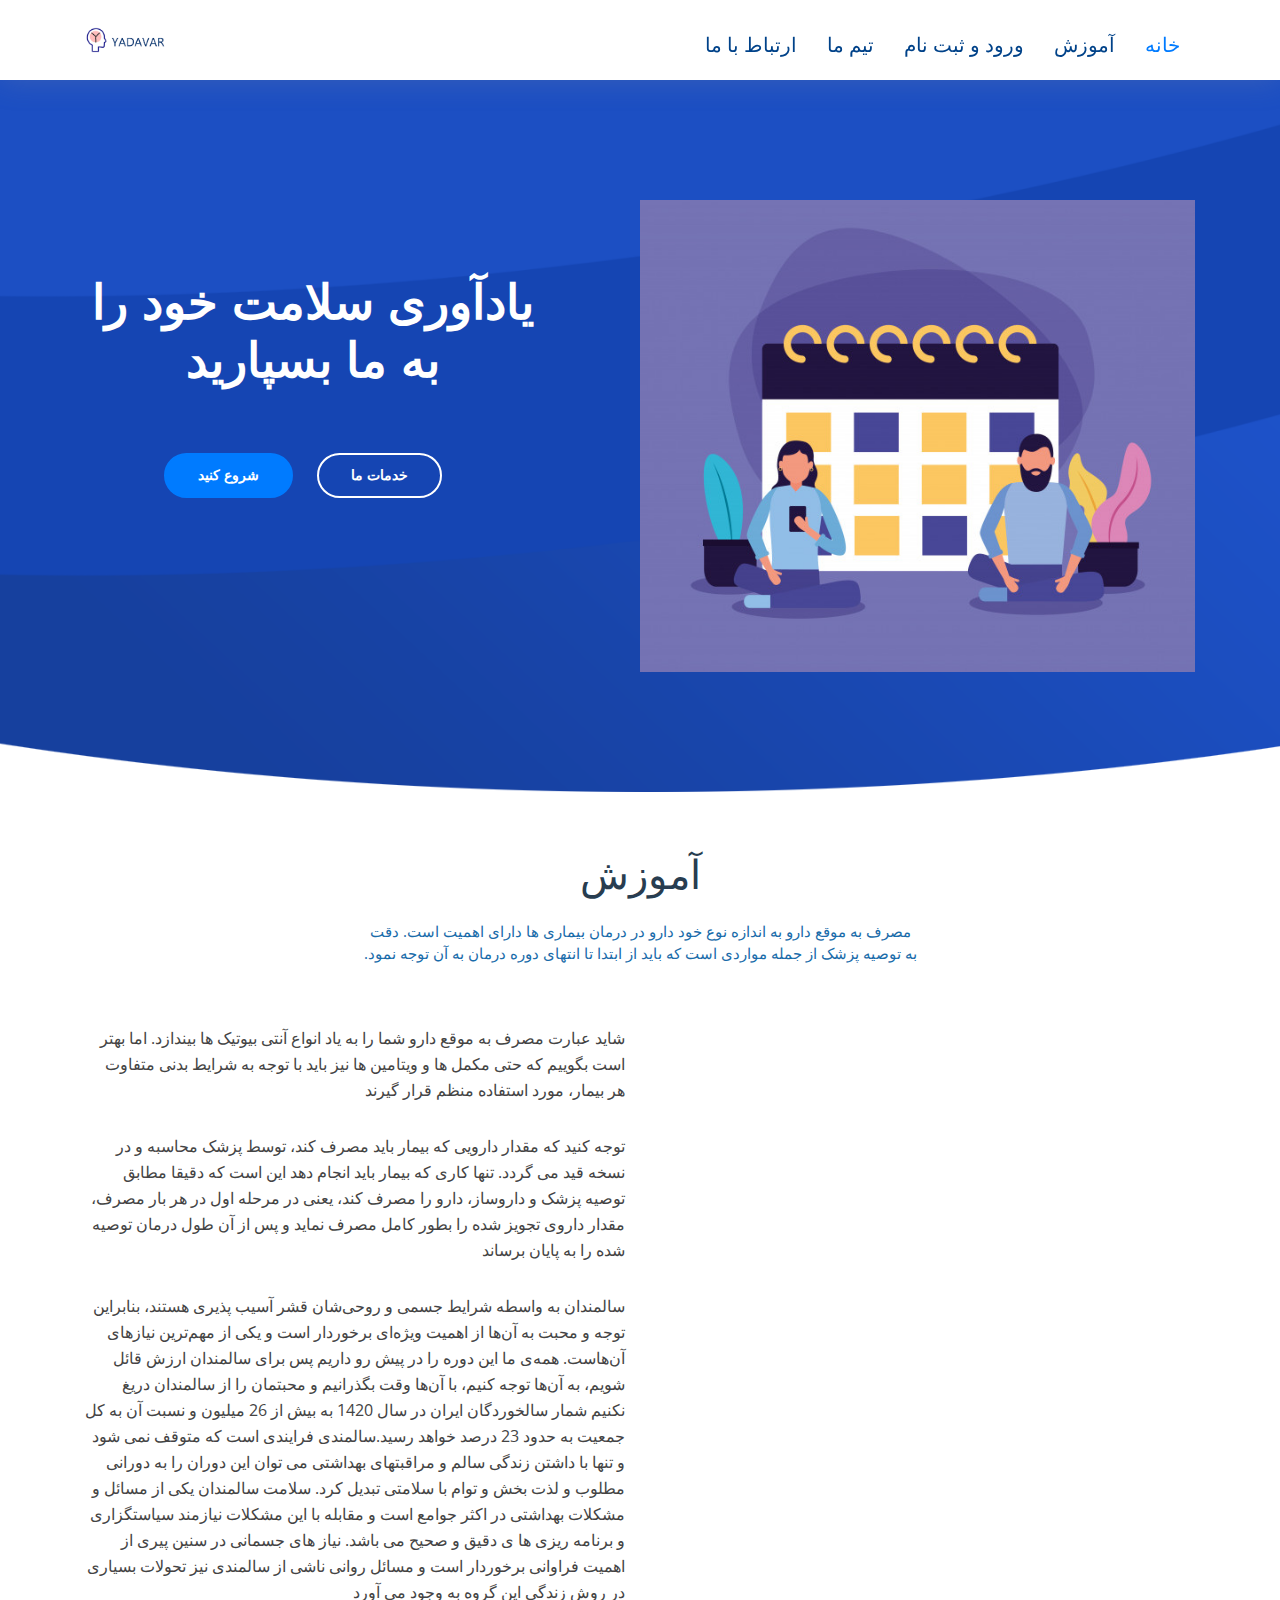
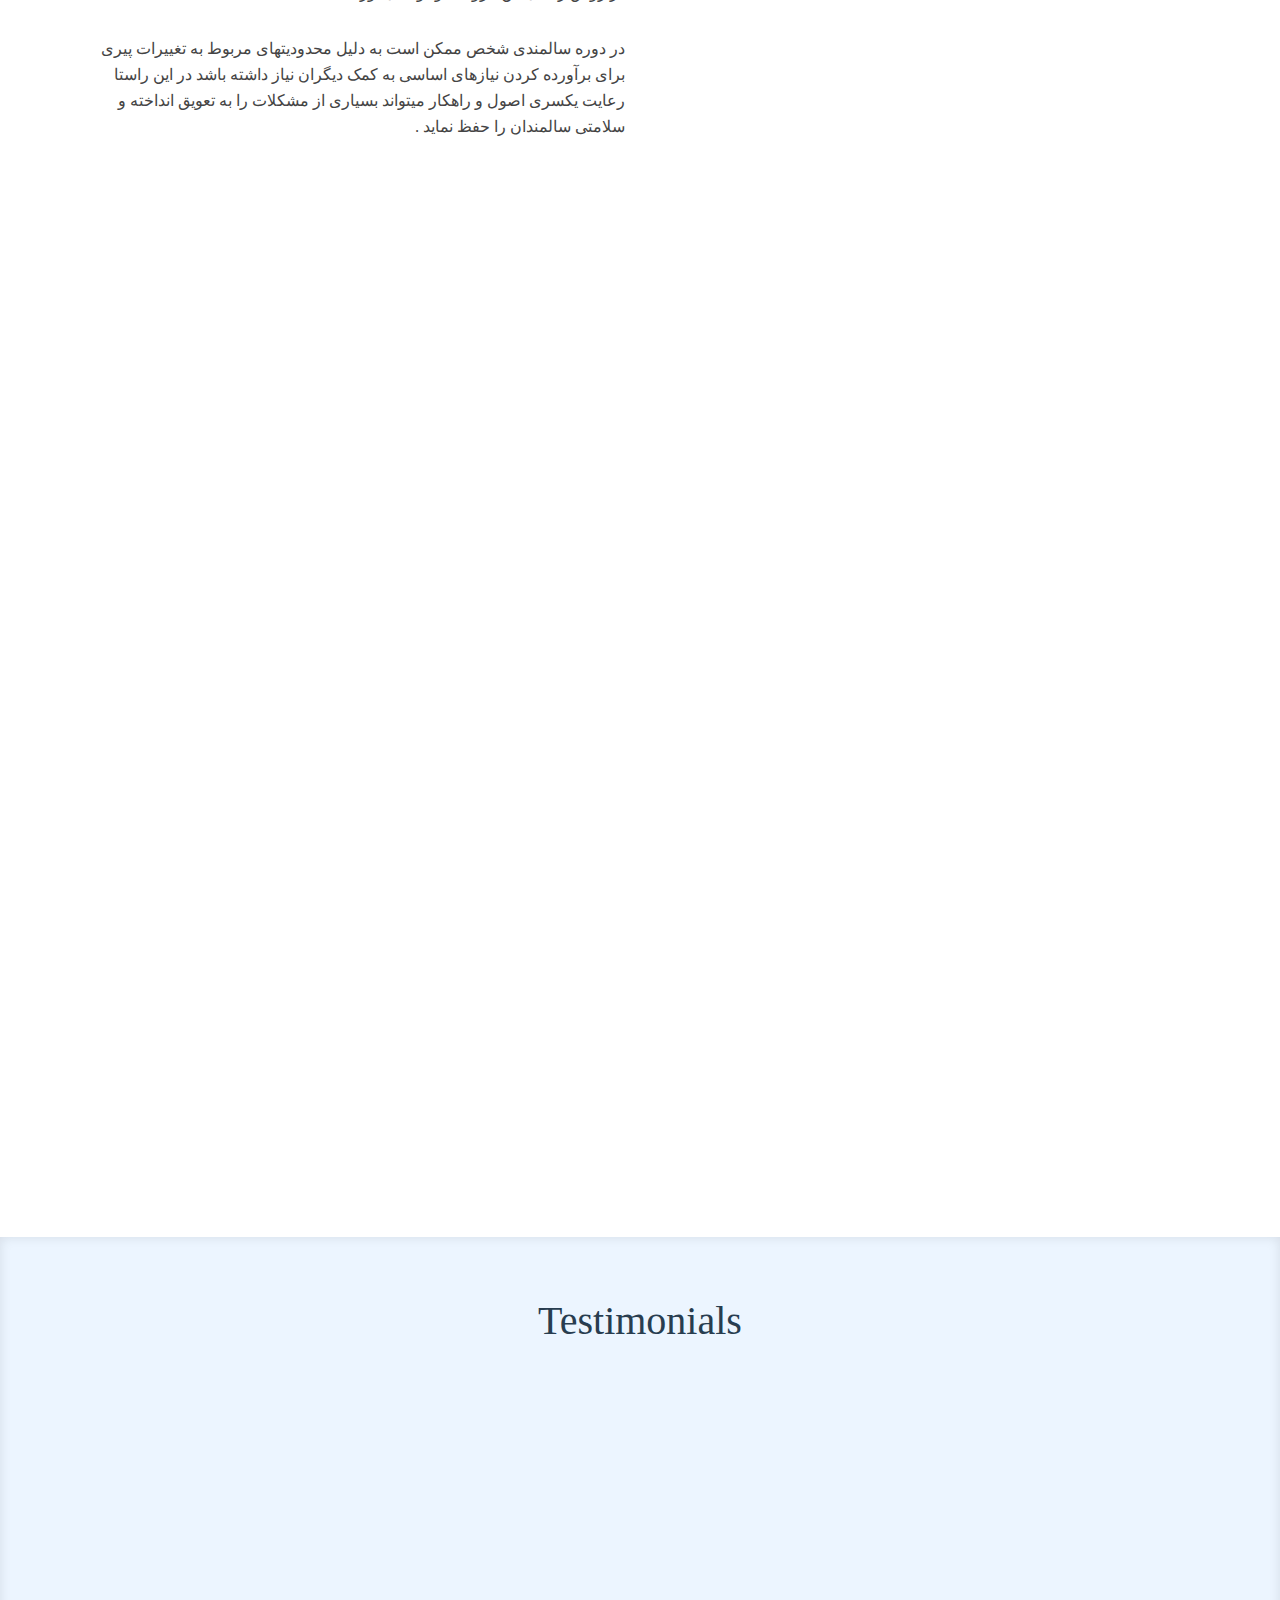
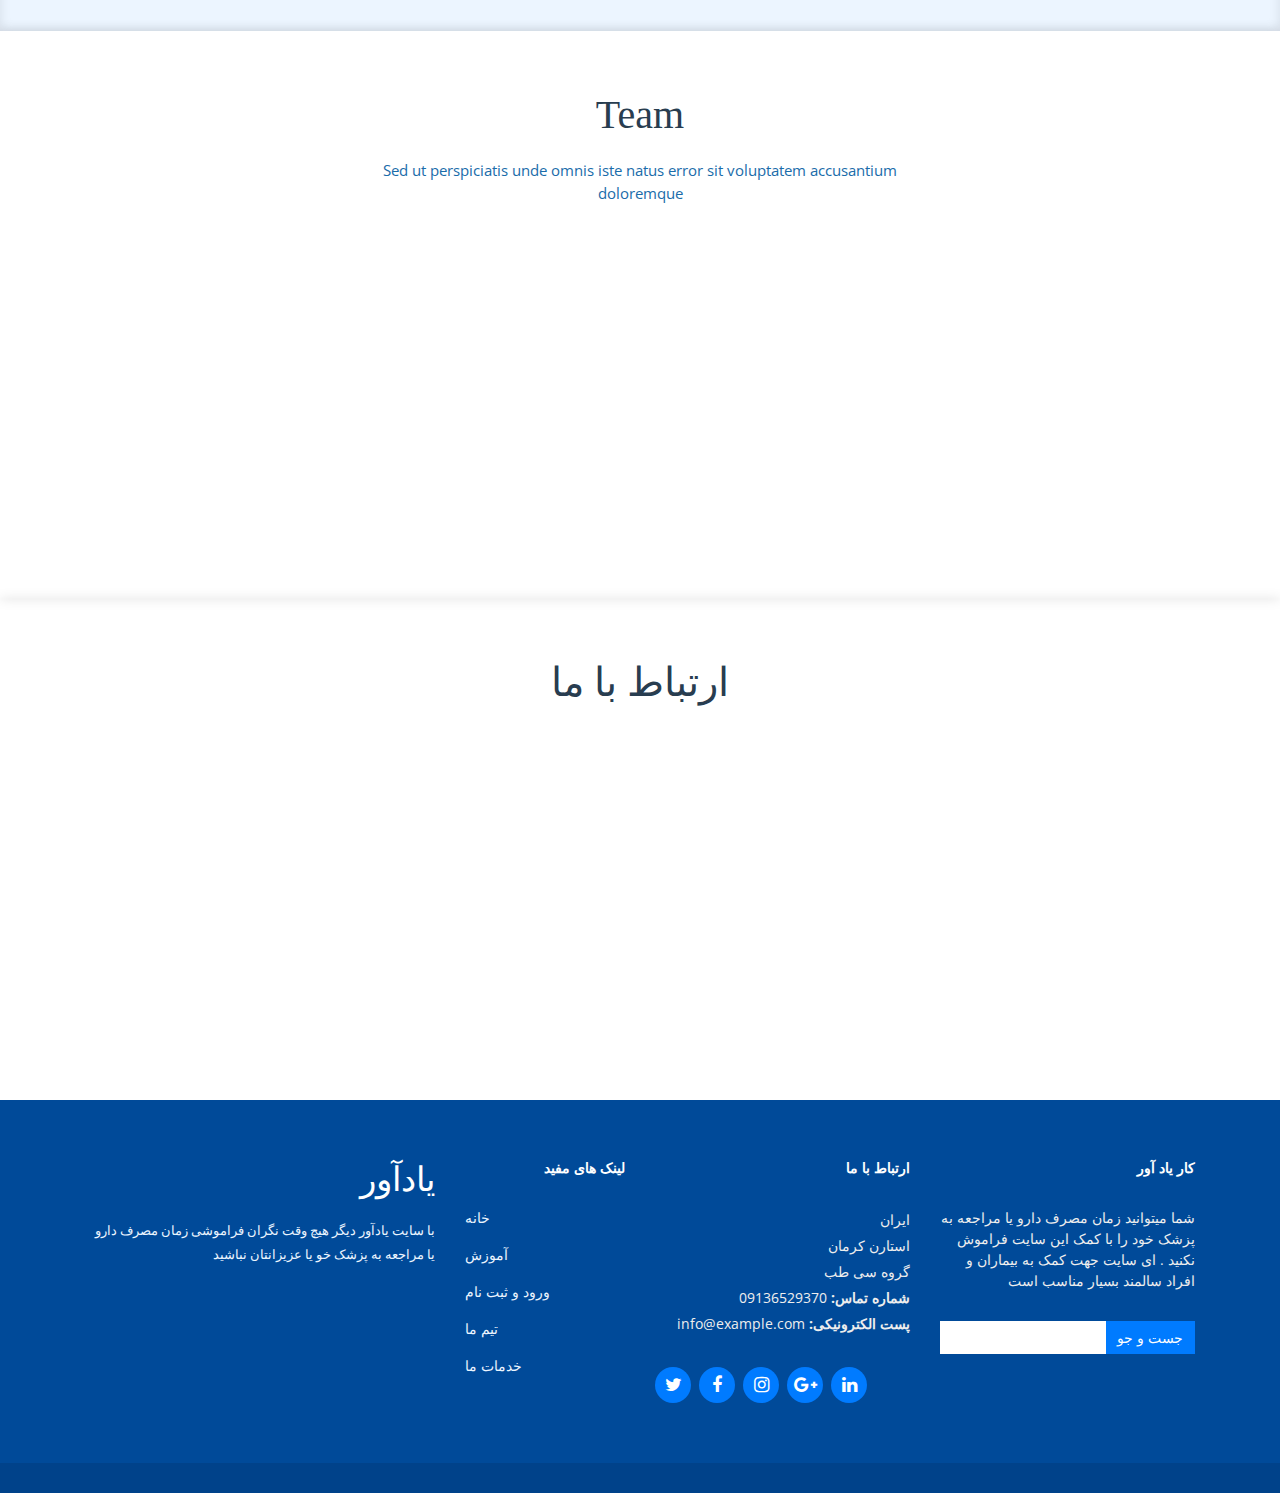
==== commit 254c9a0b: "change font-family & nav" ====
--- a/P1.html
+++ b/P1.html
@@ -5,7 +5,7 @@
 
 </script>
   <meta charset="utf-8">
-  <title>NewBiz Bootstrap Template</title>
+  <title>YADAVAR</title>
   <meta content="width=device-width, initial-scale=1.0" name="viewport">
   <meta content="" name="keywords">
   <meta content="" name="description">
@@ -16,6 +16,9 @@
 
   <!-- Google Fonts -->
   <link href="https://fonts.googleapis.com/css?family=Open+Sans:300,300i,400,400i,700,700i|Montserrat:300,400,500,700" rel="stylesheet">
+  <!--fateme add this fonts-->
+  <link href="https://fonts.googleapis.com/css2?family=Oswald:wght@300;400&family=Red+Rose&display=swap" rel="stylesheet">
+  
 
   <!-- Bootstrap CSS File -->
   <link href="lib/bootstrap/css/bootstrap.min.css" rel="stylesheet">
@@ -54,11 +57,11 @@
 
       <nav class="main-nav float-right d-none d-lg-block">
         <ul>
+          <li><a href="#contact">ارتباط با ما</a></li>
+          <li><a href="#team">تیم ما</a></li>
+          <li><a href="#services">ورود و ثبت نام</a></li>
+          <li><a href="#about">آموزش </a></li>
           <li class="active"><a href="#intro">خانه</a></li>
-          <li><a href="#about">آموزش </a></li>
-          <li><a href="#services">ورود و ثبت نام</a></li>
-          <li><a href="#team">تیم ما</a></li>
-          <li><a href="#contact">ارتباط با ما</a></li>
         </ul>
       </nav><!-- .main-nav -->
       
@@ -74,9 +77,11 @@
       <div class="intro-img">
         <img src="img/intro-img.jpeg" alt="" class="img-fluid">
       </div>
+<br>
 
       <div class="intro-info">
-        <h2>یادآوری<br><span>سلامت </span><br>خود را به ما بسپارید</h2>
+        <h2> یادآوری سلامت خود را<br> به ما بسپارید</h2>
+        <br>
         <div>
           <a href="#about" class="btn-get-started scrollto">شروع کنید</a>
           <a href="#services" class="btn-services scrollto">خدمات ما</a>
@@ -105,7 +110,7 @@
             <p dir="rtl" align="right">
               شاید عبارت مصرف به موقع دارو شما را به یاد انواع آنتی بیوتیک ها بیندازد. اما بهتر است بگوییم که حتی مکمل ها و ویتامین ها نیز باید با توجه به شرایط بدنی متفاوت هر بیمار، مورد استفاده منظم قرار گیرند
             </p>
-
+            
               <p dir="rtl" align="right">
                توجه کنید که مقدار دارویی که بیمار باید مصرف کند، توسط پزشک محاسبه و در نسخه قید می گردد. تنها کاری که بیمار باید انجام دهد این است که دقیقا مطابق توصیه پزشک و داروساز، دارو را مصرف کند، یعنی در مرحله اول در هر بار مصرف،‌ مقدار داروی تجویز شده را بطور کامل مصرف نماید و پس از آن طول درمان توصیه شده را به پایان برساند
             </p>
@@ -119,14 +124,14 @@
           </div>
 
           <div class="col-lg-6 background order-lg-2 order-1 wow fadeInUp">
-            <img src="img/sal.jpg" class="img-fluid" alt="" width="1200px" height="2000px">
-            <img src="img/sal2.jpg" class="img-fluid" alt="" width="1200px" height="2000px">			
+            <img src="img/lovely-old.jpeg" class="img-fluid" alt="" width="1200px" height="2000px">
+            <img src="img/lovely-old2.jpeg" class="img-fluid" alt="" width="1200px" height="2000px">			
           </div>
         </div>
 
         <div class="row about-extra">
           <div class="col-lg-6 wow fadeInUp">
-            <img src="img/dar.jpg" class="img-fluid" alt="" width="1000px" height="500px">
+            <img src="img/drug.jpeg" class="img-fluid" alt="" width="1000px" height="500px">
           </div>
           <div class="col-lg-6 wow fadeInUp pt-5 pt-lg-0">
             <h4 dir="rtl" align="right">دارو چیست؟</h4>
@@ -142,11 +147,12 @@
 
         <div class="row about-extra">
           <div class="col-lg-6 wow fadeInUp order-1 order-lg-2">
-            <img src="img/be.jpg" class="img-fluid" alt=""width="1200px" height="2000px">
+            <img src="img/qiet.jpeg" class="img-fluid" alt=""width="1200px" height="2000px">
           </div>
 
           <div class="col-lg-6 wow fadeInUp pt-4 pt-lg-0 order-2 order-lg-1">
             <h4 dir="rtl" align="right">بیماری چیست ؟</h4>
+            
             <p dir="rtl" align="right">
              به ناهنجاری در بدن یا روان می‌گویند که به علت ناراحتی، اختلال عملکرد یا تنش دربیمار یا سایر افراد مرتبط با او ایجاد می‌گردد. البته باید میان بیماری و سایر حالت‌ها پزشکی مانند خستگی، ضعف، کسالت و اندوه تفاوت گذاشت. عامل ایجاد بیماری می‌تواند بیرونی (مانند باکتری، انگل، تغذیه ناکافی و…) یا درونی (مانند پرکاری تیروئید، دیابت و …) باشد. همچنین بیماری می‌تواند مادرزادی (مانند سندرم ترنر یا لب شکری) یا ژنتیکی مانند آلبینیسم باشد. بیماری تند (حاد) یا کهنه (مزمن)، واگیر دار یا ناواگیر نیز می‌تواند باشد. 
             </p>
--- a/css/style.css
+++ b/css/style.css
@@ -266,8 +266,8 @@
   color: #004289;
   padding: 10px 15px;
   transition: 0.3s;
-  font-size: 14px;
-  font-family: "Montserrat", sans-serif;
+  font-size: 20px;
+  font-family: cursive;
   font-weight: 500;
 }
 
@@ -446,6 +446,16 @@
 .mobile-nav-active .mobile-nav-toggle i {
   color: #fff;
 }
+/*first change by fateme*/
+.clearfix {
+  text-align: center;
+  font-family: cursive;
+}
+.intro-info {
+  padding-right: 100px;
+  padding-top: 50px;
+  font-family: cursive;
+}
 
 /*--------------------------------------------------------------
 # Sections
@@ -455,11 +465,12 @@
 --------------------------------*/
 
 .section-header h3 {
-  font-size: 36px;
+  font-size: 40px;
   color: #283d50;
   text-align: center;
   font-weight: 500;
   position: relative;
+  font-family: cursive;
 }
 
 .section-header p {
@@ -467,7 +478,7 @@
   margin: auto;
   font-size: 15px;
   padding-bottom: 60px;
-  color: #556877;
+  color: #1a6caa;
   width: 50%;
 }
 
@@ -849,8 +860,18 @@
   background: #3395ff;
 }
 
-#portfolio .portfolio-item .portfolio-wrap .portfolio-info .link-preview:hover i,
-#portfolio .portfolio-item .portfolio-wrap .portfolio-info .link-details:hover i {
+#portfolio
+  .portfolio-item
+  .portfolio-wrap
+  .portfolio-info
+  .link-preview:hover
+  i,
+#portfolio
+  .portfolio-item
+  .portfolio-wrap
+  .portfolio-info
+  .link-details:hover
+  i {
   color: #fff;
 }
 
@@ -1410,4 +1431,4 @@
   #intro {
     padding: 100px 0 20px 0;
   }
-}+}
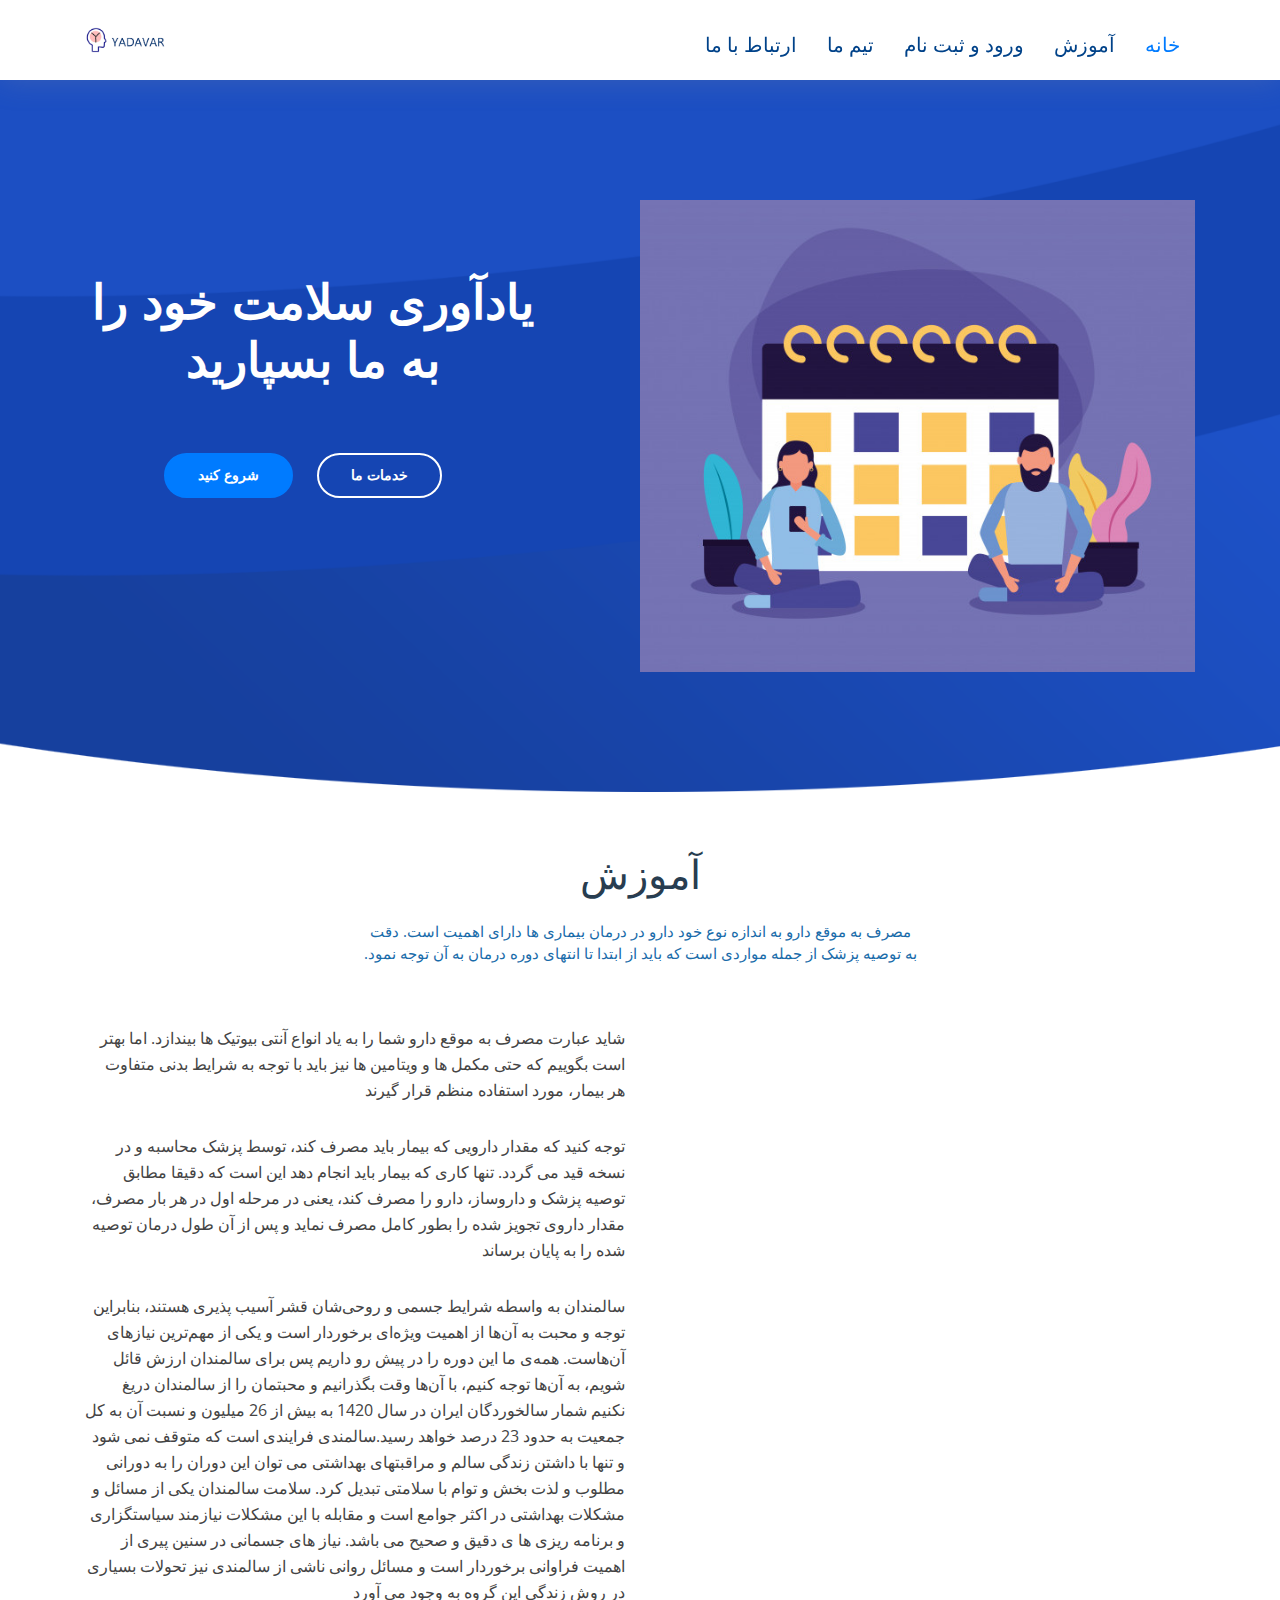
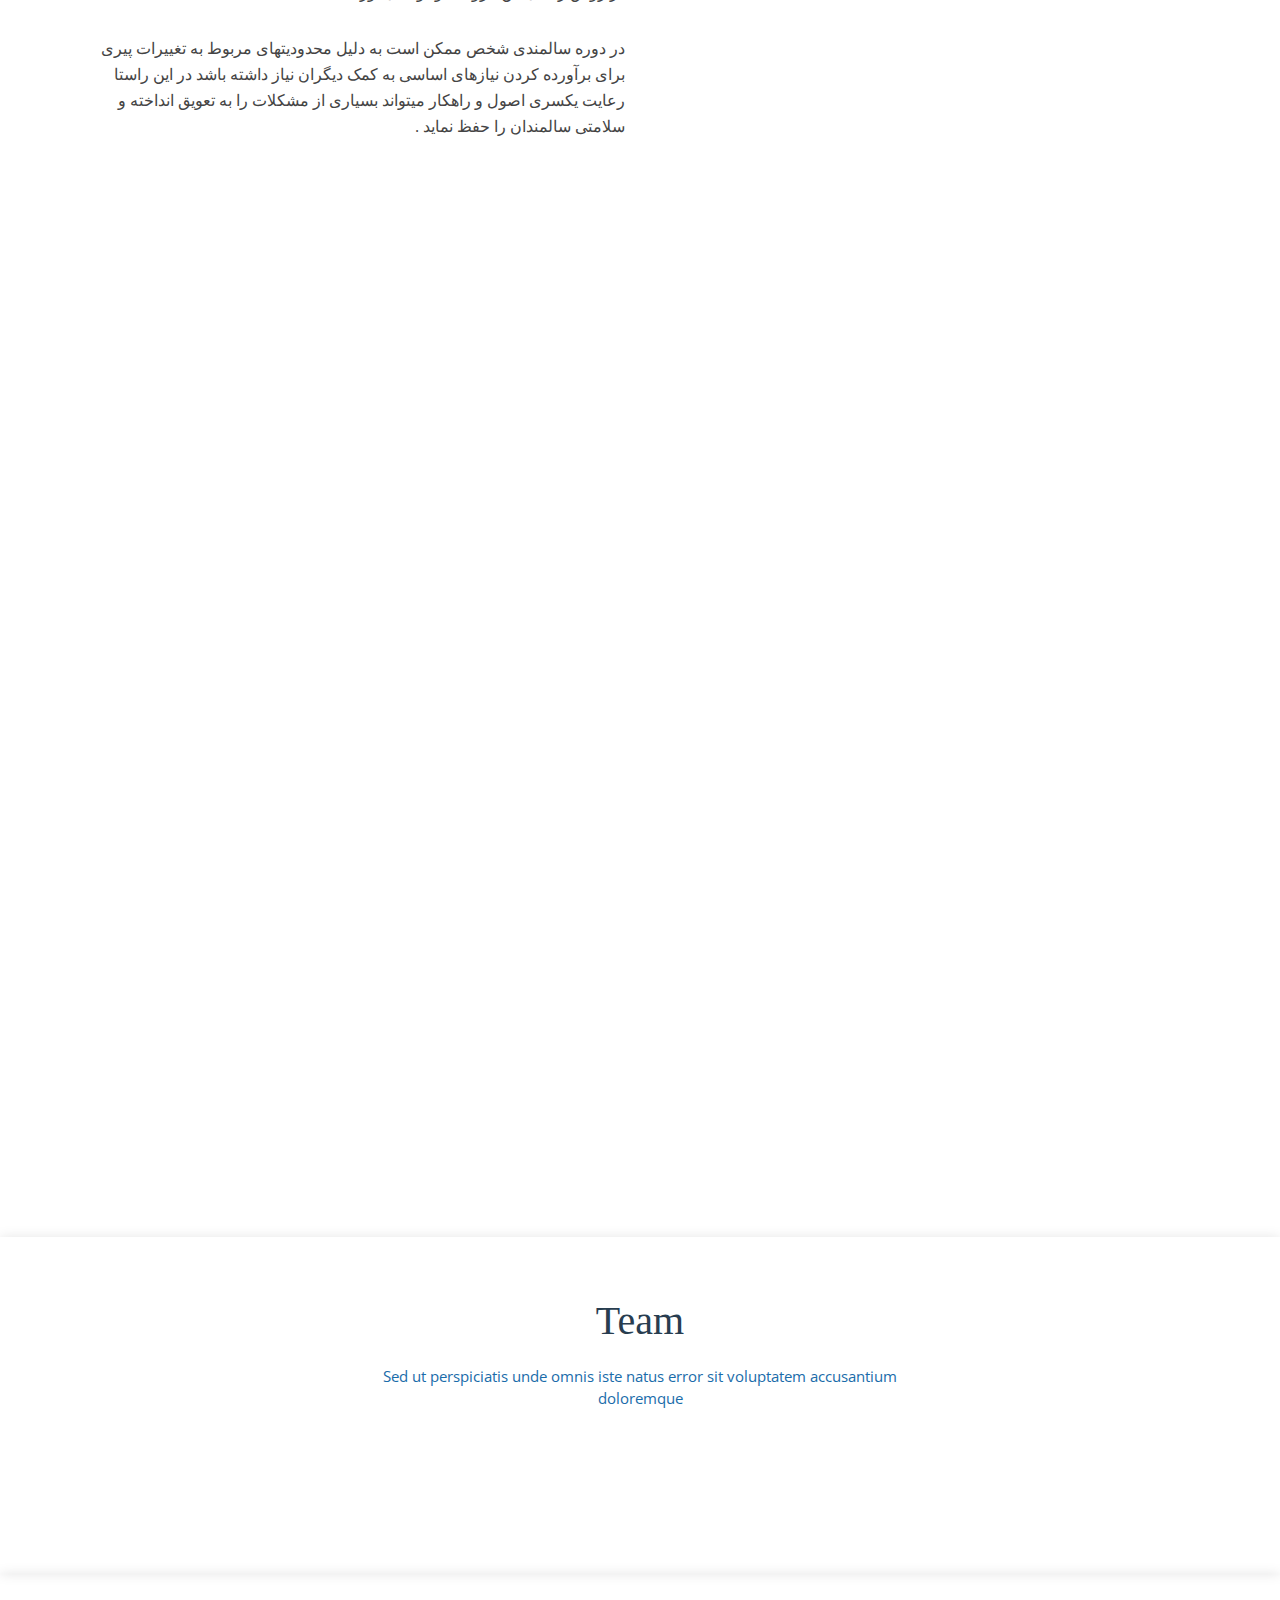
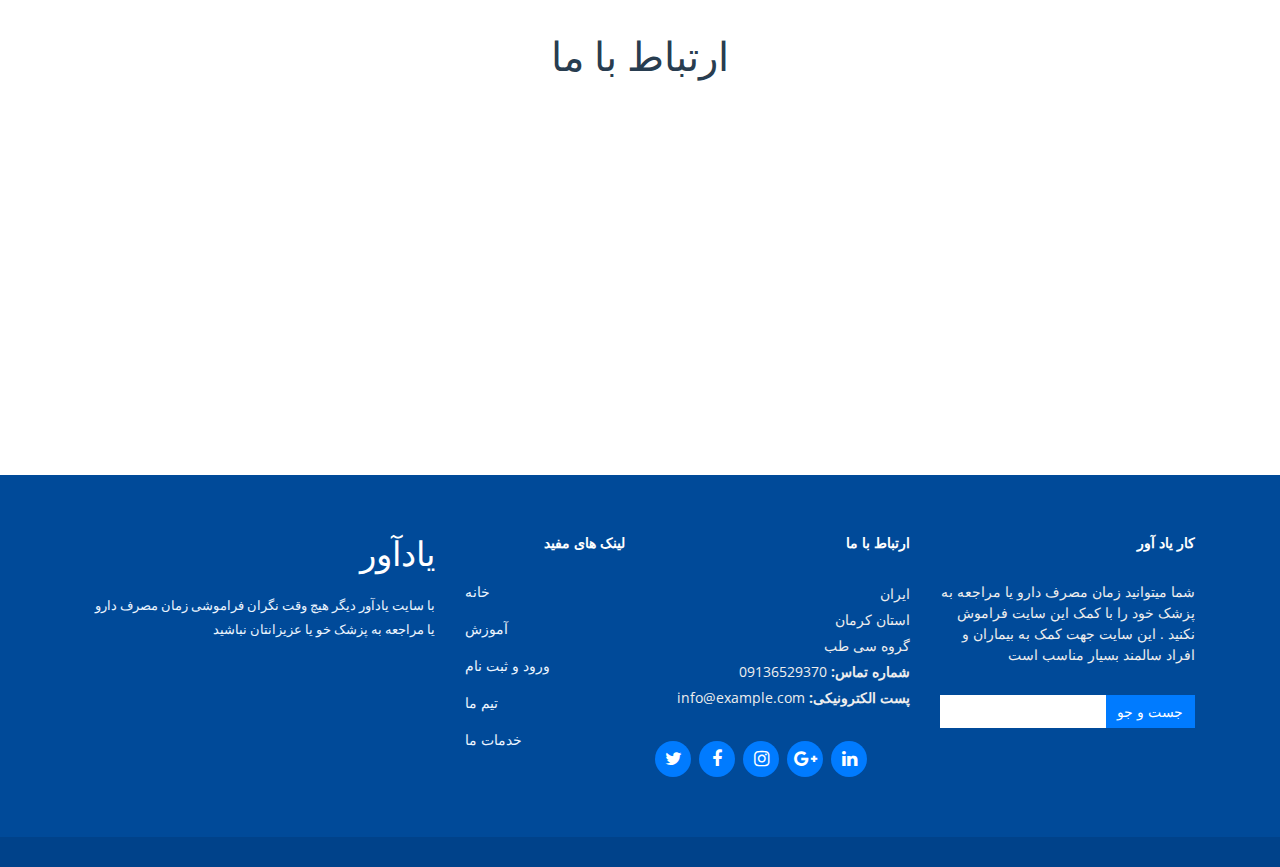
==== commit 3cd95e02: "change team div , add new pictur & comment testimonials" ====
--- a/P1.html
+++ b/P1.html
@@ -1,39 +1,39 @@
 <!DOCTYPE html>
 <html lang="en">
+
 <head>
-<script>
-
-</script>
-  <meta charset="utf-8">
-  <title>YADAVAR</title>
-  <meta content="width=device-width, initial-scale=1.0" name="viewport">
-  <meta content="" name="keywords">
-  <meta content="" name="description">
-
-  <!-- Favicons -->
-  <link href="img/favicon.png" rel="icon">
-  <link href="img/apple-touch-icon.png" rel="apple-touch-icon">
-
-  <!-- Google Fonts -->
-  <link href="https://fonts.googleapis.com/css?family=Open+Sans:300,300i,400,400i,700,700i|Montserrat:300,400,500,700" rel="stylesheet">
-  <!--fateme add this fonts-->
-  <link href="https://fonts.googleapis.com/css2?family=Oswald:wght@300;400&family=Red+Rose&display=swap" rel="stylesheet">
-  
-
-  <!-- Bootstrap CSS File -->
-  <link href="lib/bootstrap/css/bootstrap.min.css" rel="stylesheet">
-
-  <!-- Libraries CSS Files -->
-  <link href="lib/font-awesome/css/font-awesome.min.css" rel="stylesheet">
-  <link href="lib/animate/animate.min.css" rel="stylesheet">
-  <link href="lib/ionicons/css/ionicons.min.css" rel="stylesheet">
-  <link href="lib/owlcarousel/assets/owl.carousel.min.css" rel="stylesheet">
-  <link href="lib/lightbox/css/lightbox.min.css" rel="stylesheet">
-
-  <!-- Main Stylesheet File -->
-  <link href="css/style.css" rel="stylesheet">
-
-  <!-- =======================================================
+    <script>
+    </script>
+    <meta charset="utf-8">
+    <title>YADAVAR</title>
+    <meta content="width=device-width, initial-scale=1.0" name="viewport">
+    <meta content="" name="keywords">
+    <meta content="" name="description">
+
+    <!-- Favicons -->
+    <link href="img/favicon.png" rel="icon">
+    <link href="img/apple-touch-icon.png" rel="apple-touch-icon">
+
+    <!-- Google Fonts -->
+    <link href="https://fonts.googleapis.com/css?family=Open+Sans:300,300i,400,400i,700,700i|Montserrat:300,400,500,700" rel="stylesheet">
+    <!--fateme add this fonts-->
+    <link href="https://fonts.googleapis.com/css2?family=Oswald:wght@300;400&family=Red+Rose&display=swap" rel="stylesheet">
+
+
+    <!-- Bootstrap CSS File -->
+    <link href="lib/bootstrap/css/bootstrap.min.css" rel="stylesheet">
+
+    <!-- Libraries CSS Files -->
+    <link href="lib/font-awesome/css/font-awesome.min.css" rel="stylesheet">
+    <link href="lib/animate/animate.min.css" rel="stylesheet">
+    <link href="lib/ionicons/css/ionicons.min.css" rel="stylesheet">
+    <link href="lib/owlcarousel/assets/owl.carousel.min.css" rel="stylesheet">
+    <link href="lib/lightbox/css/lightbox.min.css" rel="stylesheet">
+
+    <!-- Main Stylesheet File -->
+    <link href="css/style.css" rel="stylesheet">
+
+    <!-- =======================================================
     Theme Name: NewBiz
     Theme URL: https://bootstrapmade.com/newbiz-bootstrap-business-template/
     Author: BootstrapMade.com
@@ -41,448 +41,457 @@
   ======================================================= -->
 </head>
 
-<body >
-
-  <!--==========================
+<body>
+
+    <!--==========================
   Header
   ============================-->
 
-  <header id="header" class="fixed-top">
-    <div class="container">
-      <div class="logo float-left">
-        <!-- Uncomment below if you prefer to use an image logo -->
-        <!-- <h1 class="text-light"><a href="#header"><span>NewBiz</span></a></h1> -->
-        <a href="#intro" class="scrollto"><img src="img/logo.png" alt="" class="img-fluid"></a>
-      </div>
-
-      <nav class="main-nav float-right d-none d-lg-block">
-        <ul>
-          <li><a href="#contact">ارتباط با ما</a></li>
-          <li><a href="#team">تیم ما</a></li>
-          <li><a href="#services">ورود و ثبت نام</a></li>
-          <li><a href="#about">آموزش </a></li>
-          <li class="active"><a href="#intro">خانه</a></li>
-        </ul>
-      </nav><!-- .main-nav -->
-      
-    </div>
-  </header><!-- #header -->
-
-  <!--==========================
+    <header id="header" class="fixed-top">
+        <div class="container">
+            <div class="logo float-left">
+                <!-- Uncomment below if you prefer to use an image logo -->
+                <!-- <h1 class="text-light"><a href="#header"><span>NewBiz</span></a></h1> -->
+                <a href="#intro" class="scrollto"><img src="img/logo.png" alt="" class="img-fluid"></a>
+            </div>
+
+            <nav class="main-nav float-right d-none d-lg-block">
+                <ul>
+                    <li><a href="#contact">ارتباط با ما</a></li>
+                    <li><a href="#team">تیم ما</a></li>
+                    <li><a href="index.html">ورود و ثبت نام</a></li>
+                    <li><a href="#about">آموزش </a></li>
+                    <li class="active"><a href="#intro">خانه</a></li>
+                </ul>
+            </nav>
+            <!-- .main-nav -->
+
+        </div>
+    </header>
+    <!-- #header -->
+
+    <!--==========================
     Intro Section
   ============================-->
-  <section id="intro" class="clearfix">
-    <div class="container">
-
-      <div class="intro-img">
-        <img src="img/intro-img.jpeg" alt="" class="img-fluid">
-      </div>
-<br>
-
-      <div class="intro-info">
-        <h2> یادآوری سلامت خود را<br> به ما بسپارید</h2>
-        <br>
-        <div>
-          <a href="#about" class="btn-get-started scrollto">شروع کنید</a>
-          <a href="#services" class="btn-services scrollto">خدمات ما</a>
+    <section id="intro" class="clearfix">
+        <div class="container">
+
+            <div class="intro-img">
+                <img src="img/intro-img.jpeg" alt="" class="img-fluid">
+            </div>
+            <br>
+
+            <div class="intro-info">
+                <h2> یادآوری سلامت خود را<br> به ما بسپارید</h2>
+                <br>
+                <div>
+                    <a href="#about" class="btn-get-started scrollto">شروع کنید</a>
+                    <a href="#services" class="btn-services scrollto">خدمات ما</a>
+                </div>
+            </div>
+
         </div>
-      </div>
-
-    </div>
-  </section><!-- #intro -->
-
-  <main id="main">
+    </section>
+    <!-- #intro -->
+
+    <main id="main">
+
+        <!--==========================
+      About Us Section
+    ============================-->
+        <section id="about">
+            <div class="container">
+
+                <header class="section-header">
+                    <h3>آموزش</h3>
+                    <p dir="rtl">مصرف به موقع دارو به اندازه نوع خود دارو در درمان بیماری ها دارای اهمیت است. دقت به توصیه پزشک از جمله مواردی است که باید از ابتدا تا انتهای دوره درمان به آن توجه نمود.</p>
+                </header>
+
+                <div class="row about-container">
+
+                    <div class="col-lg-6 content order-lg-1 order-2">
+                        <p dir="rtl" align="right">
+                            شاید عبارت مصرف به موقع دارو شما را به یاد انواع آنتی بیوتیک ها بیندازد. اما بهتر است بگوییم که حتی مکمل ها و ویتامین ها نیز باید با توجه به شرایط بدنی متفاوت هر بیمار، مورد استفاده منظم قرار گیرند
+                        </p>
+
+                        <p dir="rtl" align="right">
+                            توجه کنید که مقدار دارویی که بیمار باید مصرف کند، توسط پزشک محاسبه و در نسخه قید می گردد. تنها کاری که بیمار باید انجام دهد این است که دقیقا مطابق توصیه پزشک و داروساز، دارو را مصرف کند، یعنی در مرحله اول در هر بار مصرف،‌ مقدار داروی تجویز شده را بطور
+                            کامل مصرف نماید و پس از آن طول درمان توصیه شده را به پایان برساند
+                        </p>
+                        <p dir="rtl" align="right">
+                            سالمندان به واسطه شرایط جسمی و روحی‌شان قشر آسیب پذیری هستند، بنابراین توجه و محبت به آن‌ها از اهمیت ویژه‌ای برخوردار است و یکی از مهم‌ترین نیازهای آن‌هاست. همه‌ی ما این دوره را در پیش رو داریم پس برای سالمندان ارزش قائل شویم، به آن‌ها توجه کنیم، با آن‌ها
+                            وقت بگذرانیم و محبتمان را از سالمندان دریغ نکنیم شمار سالخوردگان ایران در سال 1420 به بیش از 26 میلیون و نسبت آن به کل جمعیت به حدود 23 درصد خواهد رسید.سالمندی فرایندی است که متوقف نمی شود و تنها با داشتن زندگی سالم و مراقبتهای
+                            بهداشتی می توان این دوران را به دورانی مطلوب و لذت بخش و توام با سلامتی تبدیل کرد. سلامت سالمندان یکی از مسائل و مشکلات بهداشتی در اکثر جوامع است و مقابله با این مشکلات نیازمند سیاستگزاری و برنامه ریزی ها ی دقیق و صحیح می باشد.
+                            نیاز های جسمانی در سنین پیری از اهمیت فراوانی برخوردار است و مسائل روانی ناشی از سالمندی نیز تحولات بسیاری در روش زندگی این گروه به وجود می آورد
+                        </p>
+                        <p dir="rtl" align="right">
+                            در دوره سالمندی شخص ممکن است به دلیل محدودیتهای مربوط به تغییرات پیری برای برآورده کردن نیازهای اساسی به کمک دیگران نیاز داشته باشد در این راستا رعایت یکسری اصول و راهکار میتواند بسیاری از مشکلات را به تعویق انداخته و سلامتی سالمندان را حفظ نماید .
+                        </p>
+                    </div>
+
+                    <div class="col-lg-6 background order-lg-2 order-1 wow fadeInUp">
+                        <img src="img/lovely-old.jpeg" class="img-fluid" alt="" width="1200px" height="2000px">
+                        <img src="img/lovely-old2.jpeg" class="img-fluid" alt="" width="1200px" height="2000px">
+                    </div>
+                </div>
+
+                <div class="row about-extra">
+                    <div class="col-lg-6 wow fadeInUp">
+                        <img src="img/drug.jpeg" class="img-fluid" alt="" width="1000px" height="500px">
+                    </div>
+                    <div class="col-lg-6 wow fadeInUp pt-5 pt-lg-0">
+                        <h4 dir="rtl" align="right">دارو چیست؟</h4>
+                        <p dir="rtl" align="right">
+                            در حرفه پزشکی دارو به موادی گفته می شود که بیماری را متوقف یا معالجه کند ، علائم بیماری را التیام بخشد ، درد را تسکین دهد و فواید دیگر در بر داشته باشد . * منشأ داروها
+                        </p>
+                        <p dir="rtl" align="right">
+                            زمانی ، تنها داروهای موجود موادی بودند که از گیاهان یا در برخی موارد ، از حیوانات استخراج می شدند . چینی ها بیش از ۵۰۰۰ سال پیش به گیاه شناسی ، که مطالعه و مصرف گیاهان با ارزش طبی مشخص است ، پرداختند .
+                        </p>
+                    </div>
+                </div>
+
+                <div class="row about-extra">
+                    <div class="col-lg-6 wow fadeInUp order-1 order-lg-2">
+                        <img src="img/qiet.jpeg" class="img-fluid" alt="" width="1200px" height="2000px">
+                    </div>
+
+                    <div class="col-lg-6 wow fadeInUp pt-4 pt-lg-0 order-2 order-lg-1">
+                        <h4 dir="rtl" align="right">بیماری چیست ؟</h4>
+
+                        <p dir="rtl" align="right">
+                            به ناهنجاری در بدن یا روان می‌گویند که به علت ناراحتی، اختلال عملکرد یا تنش دربیمار یا سایر افراد مرتبط با او ایجاد می‌گردد. البته باید میان بیماری و سایر حالت‌ها پزشکی مانند خستگی، ضعف، کسالت و اندوه تفاوت گذاشت. عامل ایجاد بیماری می‌تواند بیرونی (مانند
+                            باکتری، انگل، تغذیه ناکافی و…) یا درونی (مانند پرکاری تیروئید، دیابت و …) باشد. همچنین بیماری می‌تواند مادرزادی (مانند سندرم ترنر یا لب شکری) یا ژنتیکی مانند آلبینیسم باشد. بیماری تند (حاد) یا کهنه (مزمن)، واگیر دار یا ناواگیر
+                            نیز می‌تواند باشد.
+                        </p>
+                        <p dir="rtl" align="right">
+                            یماری‌ها را به روشهای مختلف می‌توان طبقه‌بندی کرد: 1. عامل ایجادکننده بیماری مانند بیماری‌های عفونی، بیماری‌های ژنتیکی، بیماری‌های شغلی، بیماری‌های روانی. 2. ازمان بیماری مانند بیماری حاد، تحت حاد و مزمن. 3. عضو درگیر شده مانند بیماری‌های قلبی، بیماری‌های
+                            گوارشی و ریوی.
+
+                        </p>
+
+                    </div>
+
+                </div>
+
+            </div>
+        </section>
+        <!-- #about -->
+
+        <!--==========================
+      Services Section
+    ============================-->
+        <!-- #services -->
+
+        <!--==========================
+      Why Us Section
+    ============================-->
+
+        <!--==========================
+      Portfolio Section
+    ============================-->
+        <!-- #portfolio -->
+
+        <!--==========================
+      Clients Section
+    ============================-->
+        <!-- <section id="testimonials" class="section-bg">
+            <div class="container">
+
+                <header class="section-header">
+                    <h3>Testimonials</h3>
+                </header>
+
+                <div class="row justify-content-center">
+                    <div class="col-lg-8">
+
+                        <div class="owl-carousel testimonials-carousel wow fadeInUp">
+
+                            <div class="testimonial-item">
+                                <img src="img/testimonial-1.jpg" class="testimonial-img" alt="">
+                                <h3>Saul Goodman</h3>
+                                <h4>Ceo &amp; Founder</h4>
+                                <p>
+                                    Proin iaculis purus consequat sem cure digni ssim donec porttitora entum suscipit rhoncus. Accusantium quam, ultricies eget id, aliquam eget nibh et. Maecen aliquam, risus at semper.
+                                </p>
+                            </div>
+
+                            <div class="testimonial-item">
+                                <img src="img/testimonial-2.jpg" class="testimonial-img" alt="">
+                                <h3>Sara Wilsson</h3>
+                                <h4>Designer</h4>
+                                <p>
+                                    Export tempor illum tamen malis malis eram quae irure esse labore quem cillum quid cillum eram malis quorum velit fore eram velit sunt aliqua noster fugiat irure amet legam anim culpa.
+                                </p>
+                            </div>
+
+                            <div class="testimonial-item">
+                                <img src="img/testimonial-3.jpg" class="testimonial-img" alt="">
+                                <h3>Jena Karlis</h3>
+                                <h4>Store Owner</h4>
+                                <p>
+                                    Enim nisi quem export duis labore cillum quae magna enim sint quorum nulla quem veniam duis minim tempor labore quem eram duis noster aute amet eram fore quis sint minim.
+                                </p>
+                            </div>
+
+                            <div class="testimonial-item">
+                                <img src="img/testimonial-4.jpg" class="testimonial-img" alt="">
+                                <h3>Matt Brandon</h3>
+                                <h4>Freelancer</h4>
+                                <p>
+                                    Fugiat enim eram quae cillum dolore dolor amet nulla culpa multos export minim fugiat minim velit minim dolor enim duis veniam ipsum anim magna sunt elit fore quem dolore labore illum veniam.
+                                </p>
+                            </div>
+
+                            <div class="testimonial-item">
+                                <img src="img/testimonial-5.jpg" class="testimonial-img" alt="">
+                                <h3>John Larson</h3>
+                                <h4>Entrepreneur</h4>
+                                <p>
+                                    Quis quorum aliqua sint quem legam fore sunt eram irure aliqua veniam tempor noster veniam enim culpa labore duis sunt culpa nulla illum cillum fugiat legam esse veniam culpa fore nisi cillum quid.
+                                </p>
+                            </div>
+
+                        </div>
+
+                    </div>
+                </div>
+
+
+            </div>
+        </section> -->
+        <!-- #testimonials -->
+
+        <!--==========================
+      Team Section
+    ============================-->
+        <section id="team">
+            <div class="container">
+                <div class="section-header">
+                    <h3>Team</h3>
+                    <p>Sed ut perspiciatis unde omnis iste natus error sit voluptatem accusantium doloremque</p>
+                </div>
+
+                <div class="row">
+
+                    <div class="col-lg-3 col-md-6 wow fadeInUp">
+                        <div class="member">
+                            <img src="img/1_t.jpg" class="img-fluid" alt="">
+                            <div class="member-info">
+                                <div class="member-info-content">
+                                    <h4>Fatemeh Hasibi</h4>
+                                    <span></span>
+                                    <div class="social">
+                                        <a href=""><i class="fa fa-twitter"></i></a>
+                                        <a href=""><i class="fa fa-facebook"></i></a>
+                                        <a href=""><i class="fa fa-google-plus"></i></a>
+                                        <a href=""><i class="fa fa-linkedin"></i></a>
+                                    </div>
+                                </div>
+                            </div>
+                        </div>
+                    </div>
+
+                    <div class="col-lg-3 col-md-6 wow fadeInUp" data-wow-delay="0.1s">
+                        <div class="member">
+                            <img src="img/2_t.jpg" class="img-fluid" alt="">
+                            <div class="member-info">
+                                <div class="member-info-content">
+                                    <h4>Atefeh Zangiabadi</h4>
+                                    <span></span>
+                                    <div class="social">
+                                        <a href=""><i class="fa fa-twitter"></i></a>
+                                        <a href=""><i class="fa fa-facebook"></i></a>
+                                        <a href=""><i class="fa fa-google-plus"></i></a>
+                                        <a href=""><i class="fa fa-linkedin"></i></a>
+                                    </div>
+                                </div>
+                            </div>
+                        </div>
+                    </div>
+
+                    <div class="col-lg-3 col-md-6 wow fadeInUp" data-wow-delay="0.2s">
+                        <div class="member">
+                            <img src="img/3_t.jpg" class="img-fluid" alt="">
+                            <div class="member-info">
+                                <div class="member-info-content">
+                                    <h4>Saba Hashemirad</h4>
+                                    <span></span>
+                                    <div class="social">
+                                        <a href=""><i class="fa fa-twitter"></i></a>
+                                        <a href=""><i class="fa fa-facebook"></i></a>
+                                        <a href=""><i class="fa fa-google-plus"></i></a>
+                                        <a href=""><i class="fa fa-linkedin"></i></a>
+                                    </div>
+                                </div>
+                            </div>
+                        </div>
+                    </div>
+
+                    <div class="col-lg-3 col-md-6 wow fadeInUp" data-wow-delay="0.3s">
+                        <div class="member">
+                            <img src="img/5_t.jpg" class="img-fluid" alt="">
+                            <div class="member-info">
+                                <div class="member-info-content">
+                                    <h4>30 Teb</h4>
+                                    <span>Company</span>
+                                    <div class="social">
+                                        <a href=""><i class="fa fa-twitter"></i></a>
+                                        <a href=""><i class="fa fa-facebook"></i></a>
+                                        <a href=""><i class="fa fa-google-plus"></i></a>
+                                        <a href=""><i class="fa fa-linkedin"></i></a>
+                                    </div>
+                                </div>
+                            </div>
+                        </div>
+                    </div>
+
+                </div>
+
+            </div>
+        </section>
+        <!-- #team -->
+
+        <!--==========================
+      Clients Section
+    ============================-->
+
+
+        <!--==========================
+      Contact Section
+    ============================-->
+        <section id="contact">
+            <div class="container-fluid">
+
+                <div class="section-header">
+                    <h3>ارتباط با ما</h3>
+                </div>
+
+                <div class="row wow fadeInUp">
+
+
+                    <div class="col-lg-6" bgcolor='#EE82EE'>
+                        <div class="col-md-4 info">
+                            <i class="ion-ios-email-outline"></i>
+                            <p>info@example.com</p>
+                        </div>
+                        <div class="col-md-3 info">
+                            <i class="ion-ios-telephone-outline"></i>
+                            <p>09136529370</p>
+                        </div>
+                    </div>
+
+                    <div class="form">
+                        <div id="sendmessage">پیام شما ارسال شد. خیلی متشکریم</div>
+                        <div id="errormessage"></div>
+                        <form action="" method="post" role="form" class="contactForm">
+                            <div class="form-row">
+                                <div class="form-group col-lg-6">
+                                    <input type="text" name="name" class="form-control" id="name" placeholder="نام" data-rule="minlen:4" data-msg="Please enter at least 4 chars" />
+                                    <div class="validation"></div>
+                                </div>
+                                <div class="form-group col-lg-6">
+                                    <input type="email" class="form-control" name="email" id="email" placeholder="پست الکترونیکی" data-rule="email" data-msg="Please enter a valid email" />
+                                    <div class="validation"></div>
+                                </div>
+                            </div>
+                            <div class="form-group">
+                                <input type="text" class="form-control" name="subject" id="subject" placeholder="موضوع" data-rule="minlen:4" data-msg="Please enter at least 8 chars of subject" />
+                                <div class="validation"></div>
+                            </div>
+                            <div class="form-group">
+                                <textarea class="form-control" name="message" rows="5" data-rule="required" data-msg="Please write something for us" placeholder="پیام"></textarea>
+                                <div class="validation"></div>
+                            </div>
+                            <div class="text-center"><button type="submit" title="Send Message">ارسال</button></div>
+                        </form>
+                    </div>
+                </div>
+
+            </div>
+
+            </div>
+        </section>
+        <!-- #contact -->
+
+    </main>
 
     <!--==========================
-      About Us Section
-    ============================-->
-    <section id="about">
-      <div class="container">
-
-        <header class="section-header">
-          <h3>آموزش</h3>
-          <p dir="rtl">مصرف به موقع دارو به اندازه نوع خود دارو در درمان بیماری ها دارای اهمیت است. دقت به توصیه پزشک از جمله مواردی است که باید از ابتدا تا انتهای دوره درمان به آن توجه نمود.</p>
-        </header>
-
-        <div class="row about-container">
-
-          <div class="col-lg-6 content order-lg-1 order-2">
-            <p dir="rtl" align="right">
-              شاید عبارت مصرف به موقع دارو شما را به یاد انواع آنتی بیوتیک ها بیندازد. اما بهتر است بگوییم که حتی مکمل ها و ویتامین ها نیز باید با توجه به شرایط بدنی متفاوت هر بیمار، مورد استفاده منظم قرار گیرند
-            </p>
-            
-              <p dir="rtl" align="right">
-               توجه کنید که مقدار دارویی که بیمار باید مصرف کند، توسط پزشک محاسبه و در نسخه قید می گردد. تنها کاری که بیمار باید انجام دهد این است که دقیقا مطابق توصیه پزشک و داروساز، دارو را مصرف کند، یعنی در مرحله اول در هر بار مصرف،‌ مقدار داروی تجویز شده را بطور کامل مصرف نماید و پس از آن طول درمان توصیه شده را به پایان برساند
-            </p>
-			<p dir="rtl" align="right">
-			سالمندان به واسطه شرایط جسمی و روحی‌شان قشر آسیب پذیری هستند، بنابراین توجه و محبت به آن‌ها از اهمیت ویژه‌ای برخوردار است و یکی از مهم‌ترین نیازهای آن‌هاست. همه‌ی ما این دوره را در پیش رو داریم پس برای سالمندان ارزش قائل شویم، به آن‌ها توجه کنیم، با آن‌ها وقت بگذرانیم و محبتمان را از سالمندان دریغ نکنیم
-شمار سالخوردگان ایران در سال 1420 به بیش از 26 میلیون و نسبت آن به کل جمعیت به حدود 23 درصد خواهد رسید.سالمندی فرایندی است که متوقف نمی شود و تنها با داشتن زندگی سالم و مراقبتهای بهداشتی می توان این دوران را به دورانی مطلوب و لذت بخش و توام با سلامتی تبدیل کرد. سلامت سالمندان یکی از مسائل و مشکلات بهداشتی در اکثر جوامع است و مقابله با این مشکلات نیازمند سیاستگزاری و برنامه ریزی ها ی دقیق و صحیح می باشد.  نیاز های جسمانی در سنین پیری از اهمیت فراوانی برخوردار است و مسائل روانی ناشی از سالمندی نیز تحولات بسیاری در روش زندگی این گروه به وجود می آورد
-			</p>
-			<p dir="rtl" align="right">
-			در دوره سالمندی شخص ممکن است به دلیل محدودیتهای مربوط به تغییرات پیری برای برآورده کردن نیازهای اساسی به کمک دیگران نیاز داشته باشد در این راستا رعایت یکسری اصول و راهکار میتواند بسیاری از مشکلات را به تعویق انداخته و سلامتی سالمندان را حفظ نماید .
-			</p>
-          </div>
-
-          <div class="col-lg-6 background order-lg-2 order-1 wow fadeInUp">
-            <img src="img/lovely-old.jpeg" class="img-fluid" alt="" width="1200px" height="2000px">
-            <img src="img/lovely-old2.jpeg" class="img-fluid" alt="" width="1200px" height="2000px">			
-          </div>
-        </div>
-
-        <div class="row about-extra">
-          <div class="col-lg-6 wow fadeInUp">
-            <img src="img/drug.jpeg" class="img-fluid" alt="" width="1000px" height="500px">
-          </div>
-          <div class="col-lg-6 wow fadeInUp pt-5 pt-lg-0">
-            <h4 dir="rtl" align="right">دارو چیست؟</h4>
-            <p dir="rtl" align="right">
-             در حرفه پزشکی دارو به موادی گفته می شود که بیماری را متوقف یا معالجه کند ، علائم بیماری را التیام بخشد ، درد را تسکین دهد و فواید دیگر در بر داشته باشد .
-* منشأ داروها 
-            </p>
-            <p dir="rtl" align="right">
-             زمانی ، تنها داروهای موجود موادی بودند که از گیاهان یا در برخی موارد ، از حیوانات استخراج می شدند . چینی ها بیش از ۵۰۰۰ سال پیش به گیاه شناسی ، که مطالعه و مصرف گیاهان با ارزش طبی مشخص است ، پرداختند . 
-            </p>
-          </div>
-        </div>
-
-        <div class="row about-extra">
-          <div class="col-lg-6 wow fadeInUp order-1 order-lg-2">
-            <img src="img/qiet.jpeg" class="img-fluid" alt=""width="1200px" height="2000px">
-          </div>
-
-          <div class="col-lg-6 wow fadeInUp pt-4 pt-lg-0 order-2 order-lg-1">
-            <h4 dir="rtl" align="right">بیماری چیست ؟</h4>
-            
-            <p dir="rtl" align="right">
-             به ناهنجاری در بدن یا روان می‌گویند که به علت ناراحتی، اختلال عملکرد یا تنش دربیمار یا سایر افراد مرتبط با او ایجاد می‌گردد. البته باید میان بیماری و سایر حالت‌ها پزشکی مانند خستگی، ضعف، کسالت و اندوه تفاوت گذاشت. عامل ایجاد بیماری می‌تواند بیرونی (مانند باکتری، انگل، تغذیه ناکافی و…) یا درونی (مانند پرکاری تیروئید، دیابت و …) باشد. همچنین بیماری می‌تواند مادرزادی (مانند سندرم ترنر یا لب شکری) یا ژنتیکی مانند آلبینیسم باشد. بیماری تند (حاد) یا کهنه (مزمن)، واگیر دار یا ناواگیر نیز می‌تواند باشد. 
-            </p>
-            <p dir="rtl" align="right">
-              یماری‌ها را به روشهای مختلف می‌توان طبقه‌بندی کرد: 
-1.	عامل ایجادکننده بیماری مانند بیماری‌های عفونی، بیماری‌های ژنتیکی، بیماری‌های شغلی، بیماری‌های روانی.
-2.	ازمان بیماری مانند بیماری حاد، تحت حاد و مزمن.
-3.	عضو درگیر شده مانند بیماری‌های قلبی، بیماری‌های گوارشی و ریوی.
-
-            </p>
-           
-          </div>
-          
-        </div>
-
-      </div>
-    </section><!-- #about -->
-
-    <!--==========================
-      Services Section
-    ============================-->
- <!-- #services -->
-
-    <!--==========================
-      Why Us Section
-    ============================-->
-
-    <!--==========================
-      Portfolio Section
-    ============================-->
-   <!-- #portfolio -->
-
-    <!--==========================
-      Clients Section
-    ============================-->
-    <section id="testimonials" class="section-bg">
-      <div class="container">
-
-        <header class="section-header">
-          <h3>Testimonials</h3>
-        </header>
-
-        <div class="row justify-content-center">
-          <div class="col-lg-8">
-
-            <div class="owl-carousel testimonials-carousel wow fadeInUp">
-    
-              <div class="testimonial-item">
-                <img src="img/testimonial-1.jpg" class="testimonial-img" alt="">
-                <h3>Saul Goodman</h3>
-                <h4>Ceo &amp; Founder</h4>
-                <p>
-                  Proin iaculis purus consequat sem cure digni ssim donec porttitora entum suscipit rhoncus. Accusantium quam, ultricies eget id, aliquam eget nibh et. Maecen aliquam, risus at semper.
-                </p>
-              </div>
-    
-              <div class="testimonial-item">
-                <img src="img/testimonial-2.jpg" class="testimonial-img" alt="">
-                <h3>Sara Wilsson</h3>
-                <h4>Designer</h4>
-                <p>
-                  Export tempor illum tamen malis malis eram quae irure esse labore quem cillum quid cillum eram malis quorum velit fore eram velit sunt aliqua noster fugiat irure amet legam anim culpa.
-                </p>
-              </div>
-    
-              <div class="testimonial-item">
-                <img src="img/testimonial-3.jpg" class="testimonial-img" alt="">
-                <h3>Jena Karlis</h3>
-                <h4>Store Owner</h4>
-                <p>
-                  Enim nisi quem export duis labore cillum quae magna enim sint quorum nulla quem veniam duis minim tempor labore quem eram duis noster aute amet eram fore quis sint minim.
-                </p>
-              </div>
-    
-              <div class="testimonial-item">
-                <img src="img/testimonial-4.jpg" class="testimonial-img" alt="">
-                <h3>Matt Brandon</h3>
-                <h4>Freelancer</h4>
-                <p>
-                  Fugiat enim eram quae cillum dolore dolor amet nulla culpa multos export minim fugiat minim velit minim dolor enim duis veniam ipsum anim magna sunt elit fore quem dolore labore illum veniam.
-                </p>
-              </div>
-    
-              <div class="testimonial-item">
-                <img src="img/testimonial-5.jpg" class="testimonial-img" alt="">
-                <h3>John Larson</h3>
-                <h4>Entrepreneur</h4>
-                <p>
-                  Quis quorum aliqua sint quem legam fore sunt eram irure aliqua veniam tempor noster veniam enim culpa labore duis sunt culpa nulla illum cillum fugiat legam esse veniam culpa fore nisi cillum quid.
-                </p>
-              </div>
-
-            </div>
-
-          </div>
-        </div>
-
-
-      </div>
-    </section><!-- #testimonials -->
-
-    <!--==========================
-      Team Section
-    ============================-->
-    <section id="team">
-      <div class="container">
-        <div class="section-header">
-          <h3>Team</h3>
-          <p>Sed ut perspiciatis unde omnis iste natus error sit voluptatem accusantium doloremque</p>
-        </div>
-
-        <div class="row">
-
-          <div class="col-lg-3 col-md-6 wow fadeInUp">
-            <div class="member">
-              <img src="img/team-1.jpg" class="img-fluid" alt="">
-              <div class="member-info">
-                <div class="member-info-content">
-                  <h4>Walter White</h4>
-                  <span>Chief Executive Officer</span>
-                  <div class="social">
-                    <a href=""><i class="fa fa-twitter"></i></a>
-                    <a href=""><i class="fa fa-facebook"></i></a>
-                    <a href=""><i class="fa fa-google-plus"></i></a>
-                    <a href=""><i class="fa fa-linkedin"></i></a>
-                  </div>
-                </div>
-              </div>
-            </div>
-          </div>
-
-          <div class="col-lg-3 col-md-6 wow fadeInUp" data-wow-delay="0.1s">
-            <div class="member">
-              <img src="img/team-2.jpg" class="img-fluid" alt="">
-              <div class="member-info">
-                <div class="member-info-content">
-                  <h4>Sarah Jhonson</h4>
-                  <span>Product Manager</span>
-                  <div class="social">
-                    <a href=""><i class="fa fa-twitter"></i></a>
-                    <a href=""><i class="fa fa-facebook"></i></a>
-                    <a href=""><i class="fa fa-google-plus"></i></a>
-                    <a href=""><i class="fa fa-linkedin"></i></a>
-                  </div>
-                </div>
-              </div>
-            </div>
-          </div>
-
-          <div class="col-lg-3 col-md-6 wow fadeInUp" data-wow-delay="0.2s">
-            <div class="member">
-              <img src="img/team-3.jpg" class="img-fluid" alt="">
-              <div class="member-info">
-                <div class="member-info-content">
-                  <h4>William Anderson</h4>
-                  <span>CTO</span>
-                  <div class="social">
-                    <a href=""><i class="fa fa-twitter"></i></a>
-                    <a href=""><i class="fa fa-facebook"></i></a>
-                    <a href=""><i class="fa fa-google-plus"></i></a>
-                    <a href=""><i class="fa fa-linkedin"></i></a>
-                  </div>
-                </div>
-              </div>
-            </div>
-          </div>
-
-          <div class="col-lg-3 col-md-6 wow fadeInUp" data-wow-delay="0.3s">
-            <div class="member">
-              <img src="img/team-4.jpg" class="img-fluid" alt="">
-              <div class="member-info">
-                <div class="member-info-content">
-                  <h4>Amanda Jepson</h4>
-                  <span>Accountant</span>
-                  <div class="social">
-                    <a href=""><i class="fa fa-twitter"></i></a>
-                    <a href=""><i class="fa fa-facebook"></i></a>
-                    <a href=""><i class="fa fa-google-plus"></i></a>
-                    <a href=""><i class="fa fa-linkedin"></i></a>
-                  </div>
-                </div>
-              </div>
-            </div>
-          </div>
-
-        </div>
-
-      </div>
-    </section><!-- #team -->
-
-    <!--==========================
-      Clients Section
-    ============================-->
-   
-
-    <!--==========================
-      Contact Section
-    ============================-->
-    <section id="contact" >
-      <div class="container-fluid" >
-
-        <div class="section-header">
-          <h3>ارتباط با ما</h3>
-        </div>
-
-        <div class="row wow fadeInUp" >
-
-        
-          <div class="col-lg-6" bgcolor='#EE82EE'>
-              <div class="col-md-4 info">
-                <i class="ion-ios-email-outline"></i>
-                <p>info@example.com</p>
-              </div>
-              <div class="col-md-3 info">
-                <i class="ion-ios-telephone-outline"></i>
-                <p>09136529370</p>
-              </div>
-            </div>
-
-            <div class="form">
-              <div id="sendmessage">پیام شما ارسال شد. خیلی متشکریم</div>
-              <div id="errormessage"></div>
-              <form action="" method="post" role="form" class="contactForm">
-                <div class="form-row">
-                  <div class="form-group col-lg-6">
-                    <input type="text" name="name" class="form-control" id="name" placeholder="نام" data-rule="minlen:4" data-msg="Please enter at least 4 chars" />
-                    <div class="validation"></div>
-                  </div>
-                  <div class="form-group col-lg-6">
-                    <input type="email" class="form-control" name="email" id="email" placeholder="پست الکترونیکی" data-rule="email" data-msg="Please enter a valid email" />
-                    <div class="validation"></div>
-                  </div>
-                </div>
-                <div class="form-group">
-                  <input type="text" class="form-control" name="subject" id="subject" placeholder="موضوع" data-rule="minlen:4" data-msg="Please enter at least 8 chars of subject" />
-                  <div class="validation"></div>
-                </div>
-                <div class="form-group">
-                  <textarea class="form-control" name="message" rows="5" data-rule="required" data-msg="Please write something for us" placeholder="پیام"></textarea>
-                  <div class="validation"></div>
-                </div>
-                <div class="text-center"><button type="submit" title="Send Message">ارسال</button></div>
-              </form>
-            </div>
-          </div>
-
-        </div>
-
-      </div>
-    </section><!-- #contact -->
-
-  </main>
-
-  <!--==========================
     Footer
   ============================-->
-  <footer id="footer">
-    <div class="footer-top">
-      <div class="container">
-        <div class="row">
-
-          <div class="col-lg-4 col-md-6 footer-info">
-            <h3 dir="rtl" align="right">یادآور</h3>
-            <p dir="rtl" align="right"> با سایت یادآور دیگر هیچ وقت نگران فراموشی زمان مصرف دارو یا مراجعه به پزشک خو یا عزیزانتان نباشید</p>
-          </div>
-
-          <div class="col-lg-2 col-md-6 footer-links">
-            <h4 dir="rtl" align="right">لینک های مفید</h4>
-            <ul>
-              <li><a href="#" >خانه</a></li>
-              <li><a href="#" >آموزش </a></li>
-              <li><a href="#" >ورود و ثبت نام</a></li>
-              <li><a href="#" >تیم ما</a></li>
-              <li><a href="#" >خدمات ما</a></li>
-            </ul>
-          </div>
-
-          <div class="col-lg-3 col-md-6 footer-contact">
-            <h4 dir="rtl" align="right">ارتباط با ما</h4>
-            <p dir="rtl" align="right">
-              ایران <br>
-             استارن کرمان<br>
-              گروه سی طب <br>
-              <strong dir="rtl" align="right">شماره تماس:</strong> 09136529370<br>
-              <strong dir="rtl" align="right">پست الکترونیکی:</strong> info@example.com<br>
-            </p>
-
-            <div class="social-links">
-              <a href="#" class="twitter"><i class="fa fa-twitter"></i></a>
-              <a href="#" class="facebook"><i class="fa fa-facebook"></i></a>
-              <a href="#" class="instagram"><i class="fa fa-instagram"></i></a>
-              <a href="#" class="google-plus"><i class="fa fa-google-plus"></i></a>
-              <a href="#" class="linkedin"><i class="fa fa-linkedin"></i></a>
-            </div>
-
-          </div>
-
-          <div class="col-lg-3 col-md-6 footer-newsletter">
-            <h4 dir="rtl" align="right">کار یاد آور</h4>
-            <p dir="rtl" align="right"> شما میتوانید زمان مصرف دارو یا مراجعه به پزشک خود را با کمک این سایت فراموش نکنید . ای سایت جهت کمک به بیماران و افراد سالمند بسیار مناسب است</p>
-            <form action="" method="post">
-              <input type="email" name="email"><input type="submit"  value="جست و جو">
-            </form>
-          </div>
-
+    <footer id="footer">
+        <div class="footer-top">
+            <div class="container">
+                <div class="row">
+
+                    <div class="col-lg-4 col-md-6 footer-info">
+                        <h3 dir="rtl" align="right">یادآور</h3>
+                        <p dir="rtl" align="right"> با سایت یادآور دیگر هیچ وقت نگران فراموشی زمان مصرف دارو یا مراجعه به پزشک خو یا عزیزانتان نباشید</p>
+                    </div>
+
+                    <div class="col-lg-2 col-md-6 footer-links">
+                        <h4 dir="rtl" align="right">لینک های مفید</h4>
+                        <ul>
+                            <li><a href="#">خانه</a></li>
+                            <li><a href="#">آموزش </a></li>
+                            <li><a href="#">ورود و ثبت نام</a></li>
+                            <li><a href="#">تیم ما</a></li>
+                            <li><a href="#">خدمات ما</a></li>
+                        </ul>
+                    </div>
+
+                    <div class="col-lg-3 col-md-6 footer-contact">
+                        <h4 dir="rtl" align="right">ارتباط با ما</h4>
+                        <p dir="rtl" align="right">
+                            ایران <br> استان کرمان<br> گروه سی طب <br>
+                            <strong dir="rtl" align="right">شماره تماس:</strong> 09136529370<br>
+                            <strong dir="rtl" align="right">پست الکترونیکی:</strong> info@example.com<br>
+                        </p>
+
+                        <div class="social-links">
+                            <a href="#" class="twitter"><i class="fa fa-twitter"></i></a>
+                            <a href="#" class="facebook"><i class="fa fa-facebook"></i></a>
+                            <a href="#" class="instagram"><i class="fa fa-instagram"></i></a>
+                            <a href="#" class="google-plus"><i class="fa fa-google-plus"></i></a>
+                            <a href="#" class="linkedin"><i class="fa fa-linkedin"></i></a>
+                        </div>
+
+                    </div>
+
+                    <div class="col-lg-3 col-md-6 footer-newsletter">
+                        <h4 dir="rtl" align="right">کار یاد آور</h4>
+                        <p dir="rtl" align="right"> شما میتوانید زمان مصرف دارو یا مراجعه به پزشک خود را با کمک این سایت فراموش نکنید . این سایت جهت کمک به بیماران و افراد سالمند بسیار مناسب است</p>
+                        <form action="" method="post">
+                            <input type="email" name="email"><input type="submit" value="جست و جو">
+                        </form>
+                    </div>
+
+                </div>
+            </div>
         </div>
-      </div>
-    </div>
-  </footer><!-- #footer -->
-
-  <a href="#" class="back-to-top"><i class="fa fa-chevron-up"></i></a>
-  <!-- Uncomment below i you want to use a preloader -->
-  <!-- <div id="preloader"></div> -->
-
-  <!-- JavaScript Libraries -->
-  <script src="lib/jquery/jquery.min.js"></script>
-  <script src="lib/jquery/jquery-migrate.min.js"></script>
-  <script src="lib/bootstrap/js/bootstrap.bundle.min.js"></script>
-  <script src="lib/easing/easing.min.js"></script>
-  <script src="lib/mobile-nav/mobile-nav.js"></script>
-  <script src="lib/wow/wow.min.js"></script>
-  <script src="lib/waypoints/waypoints.min.js"></script>
-  <script src="lib/counterup/counterup.min.js"></script>
-  <script src="lib/owlcarousel/owl.carousel.min.js"></script>
-  <script src="lib/isotope/isotope.pkgd.min.js"></script>
-  <script src="lib/lightbox/js/lightbox.min.js"></script>
-  <!-- Contact Form JavaScript File -->
-  <script src="contactform/contactform.js"></script>
-
-  <!-- Template Main Javascript File -->
-  <script src="js/main.js"></script>
+    </footer>
+    <!-- #footer -->
+
+    <a href="#" class="back-to-top"><i class="fa fa-chevron-up"></i></a>
+    <!-- Uncomment below i you want to use a preloader -->
+    <!-- <div id="preloader"></div> -->
+
+    <!-- JavaScript Libraries -->
+    <script src="lib/jquery/jquery.min.js"></script>
+    <script src="lib/jquery/jquery-migrate.min.js"></script>
+    <script src="lib/bootstrap/js/bootstrap.bundle.min.js"></script>
+    <script src="lib/easing/easing.min.js"></script>
+    <script src="lib/mobile-nav/mobile-nav.js"></script>
+    <script src="lib/wow/wow.min.js"></script>
+    <script src="lib/waypoints/waypoints.min.js"></script>
+    <script src="lib/counterup/counterup.min.js"></script>
+    <script src="lib/owlcarousel/owl.carousel.min.js"></script>
+    <script src="lib/isotope/isotope.pkgd.min.js"></script>
+    <script src="lib/lightbox/js/lightbox.min.js"></script>
+    <!-- Contact Form JavaScript File -->
+    <script src="contactform/contactform.js"></script>
+
+    <!-- Template Main Javascript File -->
+    <script src="js/main.js"></script>
 </body>
-</html>
+
+</html>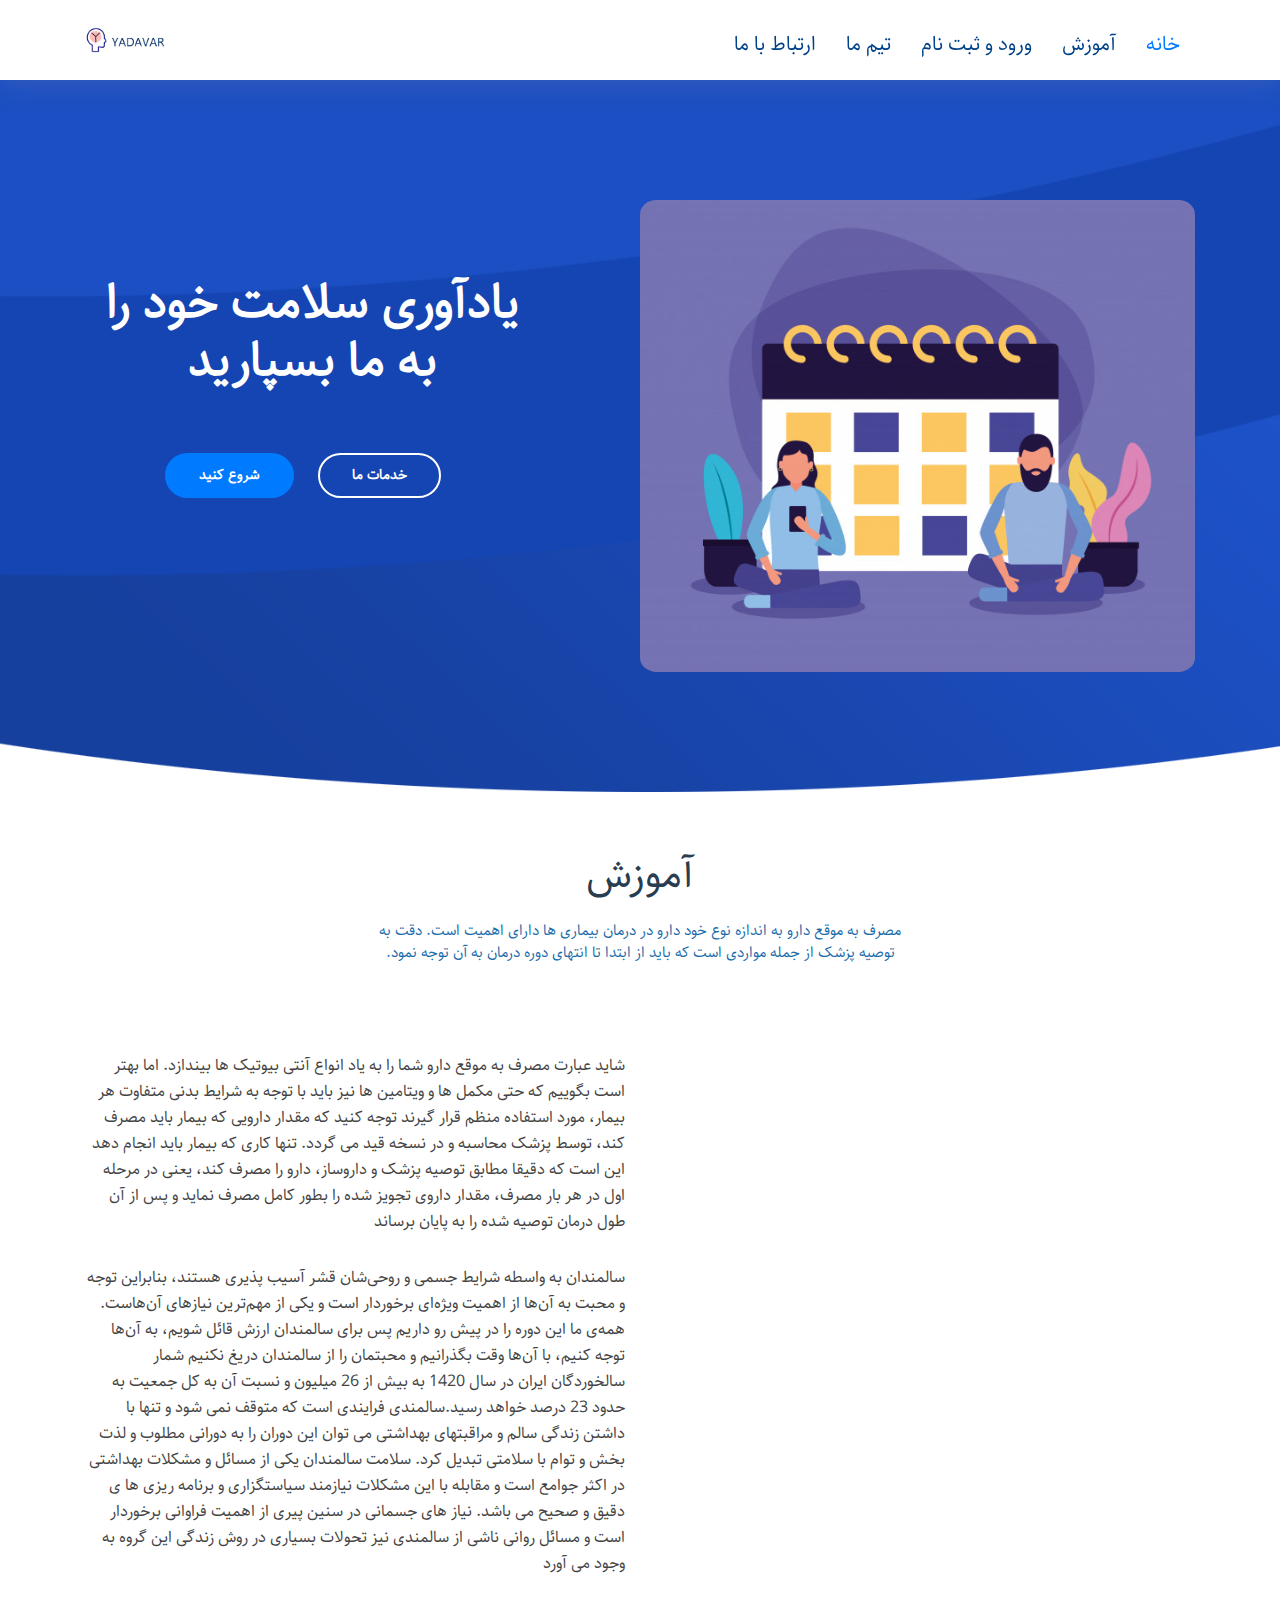
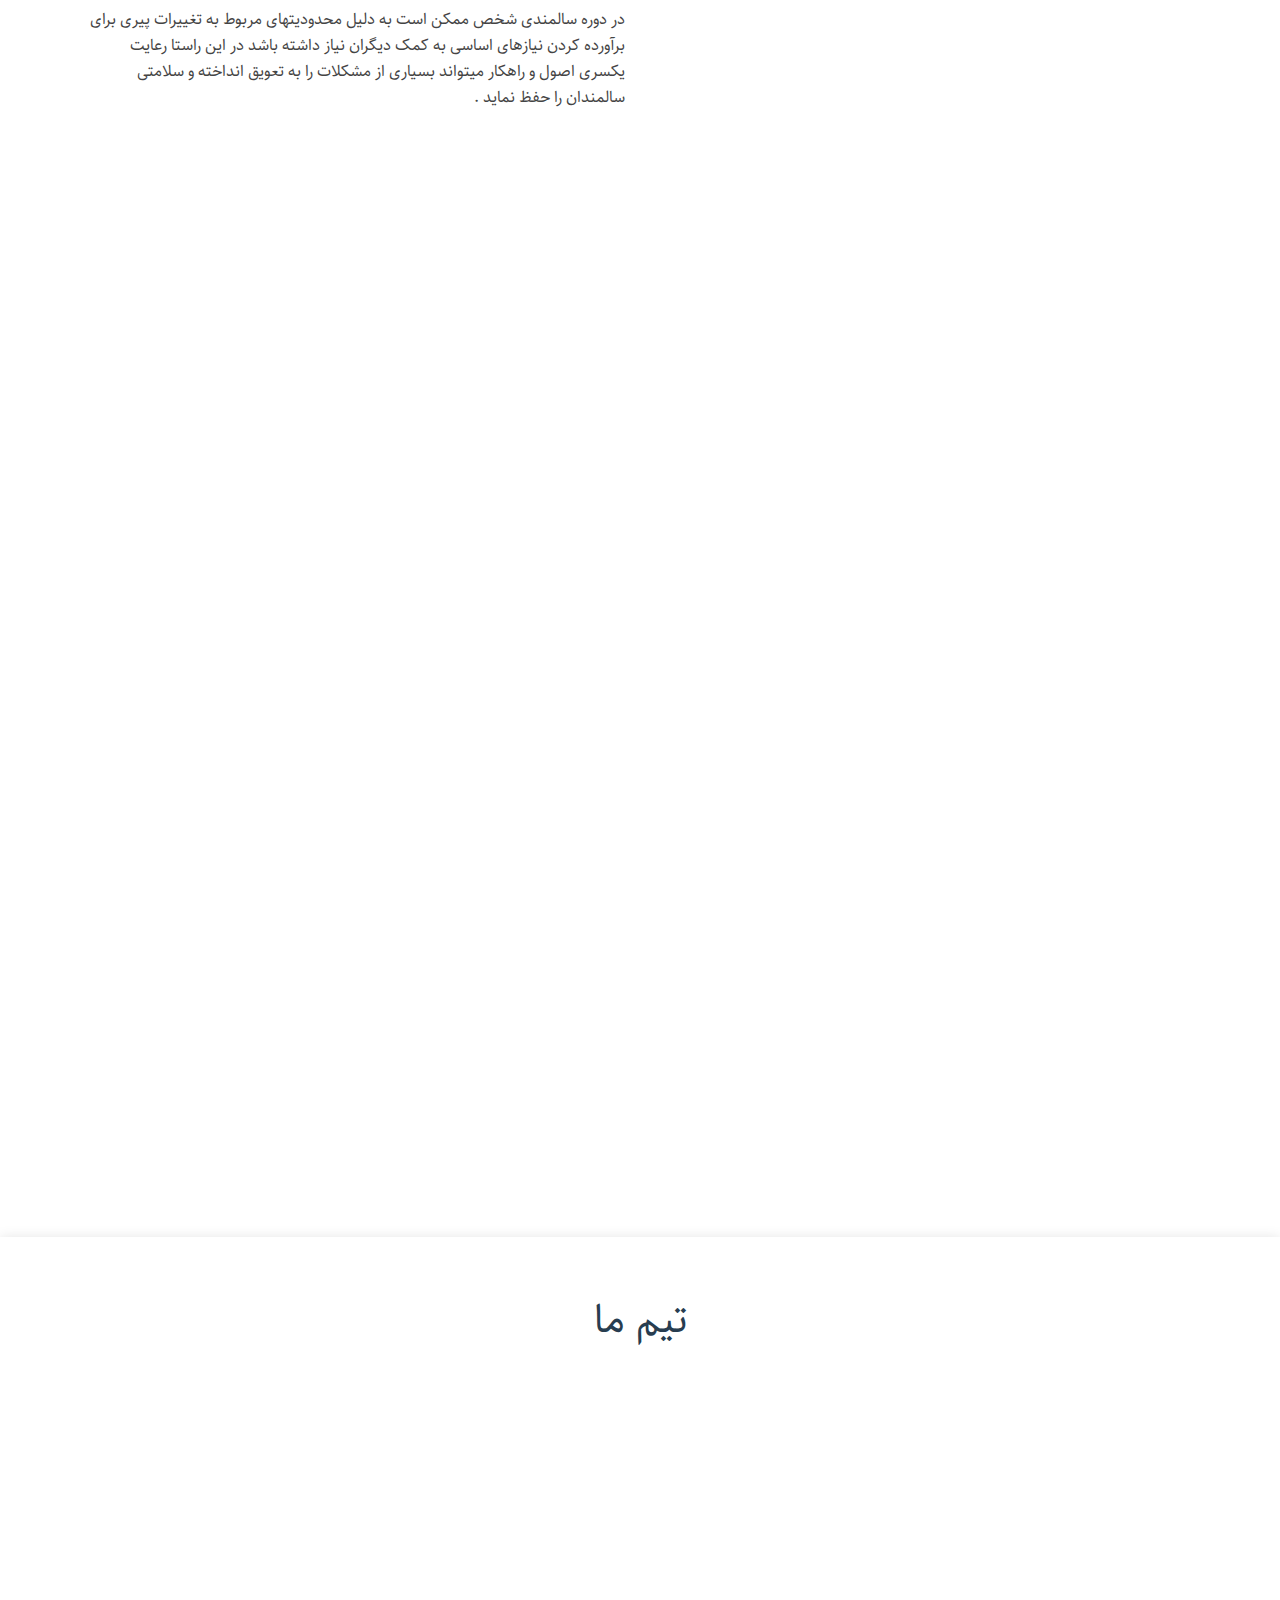
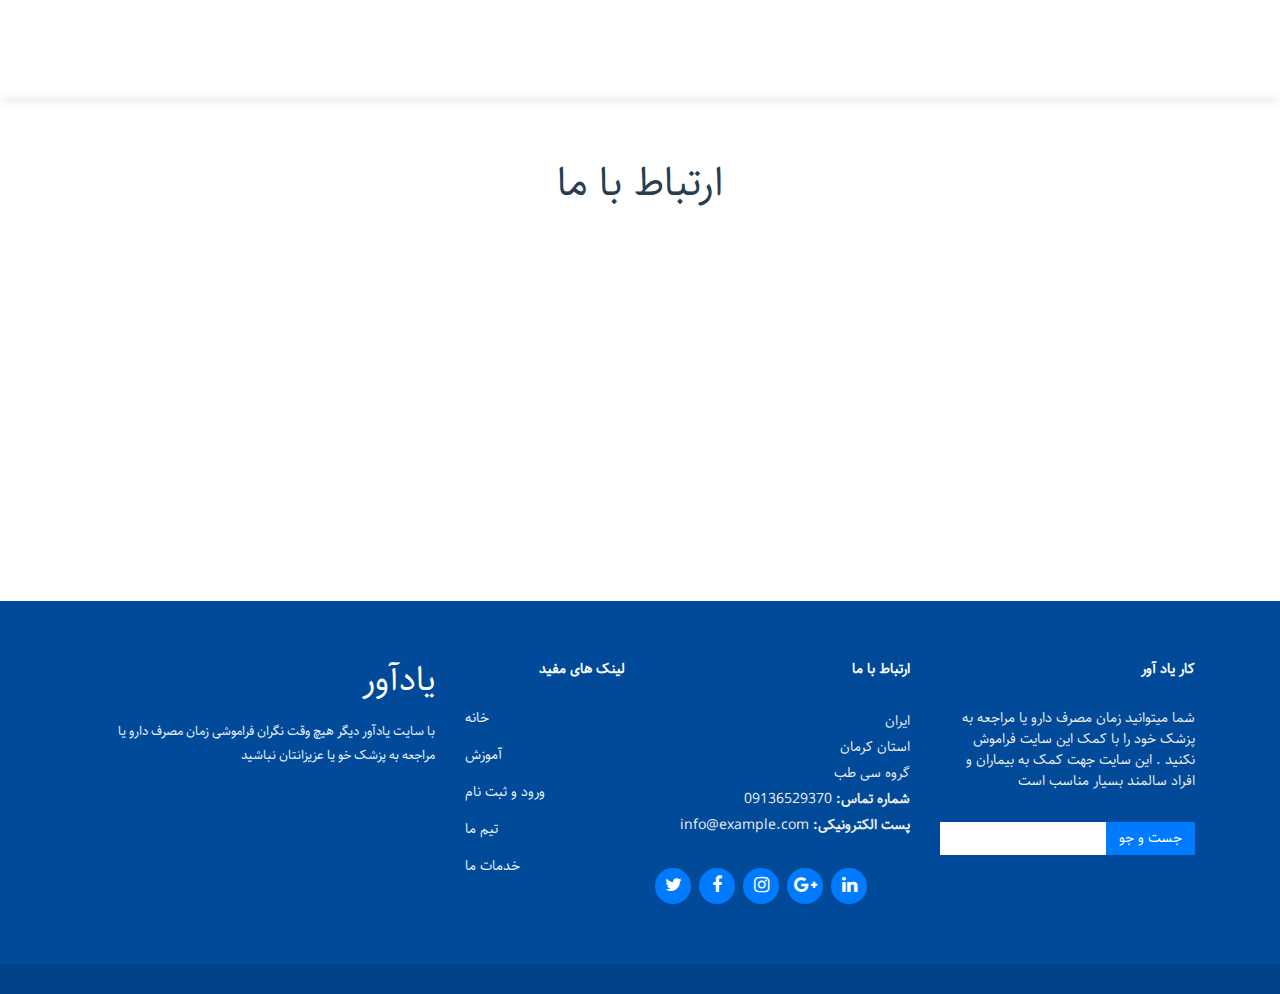
==== commit 531d4154: "add new font and change lib/animate/animate.min.css" ====
--- a/P1.html
+++ b/P1.html
@@ -29,7 +29,6 @@
     <link href="lib/ionicons/css/ionicons.min.css" rel="stylesheet">
     <link href="lib/owlcarousel/assets/owl.carousel.min.css" rel="stylesheet">
     <link href="lib/lightbox/css/lightbox.min.css" rel="stylesheet">
-
     <!-- Main Stylesheet File -->
     <link href="css/style.css" rel="stylesheet">
 
@@ -112,9 +111,9 @@
                     <div class="col-lg-6 content order-lg-1 order-2">
                         <p dir="rtl" align="right">
                             شاید عبارت مصرف به موقع دارو شما را به یاد انواع آنتی بیوتیک ها بیندازد. اما بهتر است بگوییم که حتی مکمل ها و ویتامین ها نیز باید با توجه به شرایط بدنی متفاوت هر بیمار، مورد استفاده منظم قرار گیرند
-                        </p>
-
-                        <p dir="rtl" align="right">
+                            <!--</p>
+
+                        <p dir="rtl" align="right">-->
                             توجه کنید که مقدار دارویی که بیمار باید مصرف کند، توسط پزشک محاسبه و در نسخه قید می گردد. تنها کاری که بیمار باید انجام دهد این است که دقیقا مطابق توصیه پزشک و داروساز، دارو را مصرف کند، یعنی در مرحله اول در هر بار مصرف،‌ مقدار داروی تجویز شده را بطور
                             کامل مصرف نماید و پس از آن طول درمان توصیه شده را به پایان برساند
                         </p>
@@ -124,14 +123,14 @@
                             بهداشتی می توان این دوران را به دورانی مطلوب و لذت بخش و توام با سلامتی تبدیل کرد. سلامت سالمندان یکی از مسائل و مشکلات بهداشتی در اکثر جوامع است و مقابله با این مشکلات نیازمند سیاستگزاری و برنامه ریزی ها ی دقیق و صحیح می باشد.
                             نیاز های جسمانی در سنین پیری از اهمیت فراوانی برخوردار است و مسائل روانی ناشی از سالمندی نیز تحولات بسیاری در روش زندگی این گروه به وجود می آورد
                         </p>
-                        <p dir="rtl" align="right">
-                            در دوره سالمندی شخص ممکن است به دلیل محدودیتهای مربوط به تغییرات پیری برای برآورده کردن نیازهای اساسی به کمک دیگران نیاز داشته باشد در این راستا رعایت یکسری اصول و راهکار میتواند بسیاری از مشکلات را به تعویق انداخته و سلامتی سالمندان را حفظ نماید .
+                        <p dir="rtl" align="right">در دوره سالمندی شخص ممکن است به دلیل محدودیتهای مربوط به تغییرات پیری برای برآورده کردن نیازهای اساسی به کمک دیگران نیاز داشته باشد در این راستا رعایت یکسری اصول و راهکار میتواند بسیاری از مشکلات را به تعویق انداخته و سلامتی سالمندان
+                            را حفظ نماید .
                         </p>
                     </div>
 
                     <div class="col-lg-6 background order-lg-2 order-1 wow fadeInUp">
                         <img src="img/lovely-old.jpeg" class="img-fluid" alt="" width="1200px" height="2000px">
-                        <img src="img/lovely-old2.jpeg" class="img-fluid" alt="" width="1200px" height="2000px">
+                        <img src="img/lovely-old2.jpeg" class="img-fluid_2" alt="" width="1200px" height="2000px">
                     </div>
                 </div>
 
@@ -142,10 +141,10 @@
                     <div class="col-lg-6 wow fadeInUp pt-5 pt-lg-0">
                         <h4 dir="rtl" align="right">دارو چیست؟</h4>
                         <p dir="rtl" align="right">
-                            در حرفه پزشکی دارو به موادی گفته می شود که بیماری را متوقف یا معالجه کند ، علائم بیماری را التیام بخشد ، درد را تسکین دهد و فواید دیگر در بر داشته باشد . * منشأ داروها
-                        </p>
-                        <p dir="rtl" align="right">
-                            زمانی ، تنها داروهای موجود موادی بودند که از گیاهان یا در برخی موارد ، از حیوانات استخراج می شدند . چینی ها بیش از ۵۰۰۰ سال پیش به گیاه شناسی ، که مطالعه و مصرف گیاهان با ارزش طبی مشخص است ، پرداختند .
+                            در حرفه پزشکی دارو به موادی گفته می شود که بیماری را متوقف یا معالجه کند ، علائم بیماری را التیام بخشد ، درد را تسکین دهد و فواید دیگر در بر داشته باشد .
+                        </p>
+                        <p dir="rtl" align="right">
+                            منشأ داروها : زمانی ، تنها داروهای موجود موادی بودند که از گیاهان یا در برخی موارد ، از حیوانات استخراج می شدند . چینی ها بیش از ۵۰۰۰ سال پیش به گیاه شناسی ، که مطالعه و مصرف گیاهان با ارزش طبی مشخص است ، پرداختند .
                         </p>
                     </div>
                 </div>
@@ -267,8 +266,10 @@
         <section id="team">
             <div class="container">
                 <div class="section-header">
-                    <h3>Team</h3>
+                    <h3>تیم ما</h3>
+                    <!--
                     <p>Sed ut perspiciatis unde omnis iste natus error sit voluptatem accusantium doloremque</p>
+                -->
                 </div>
 
                 <div class="row">
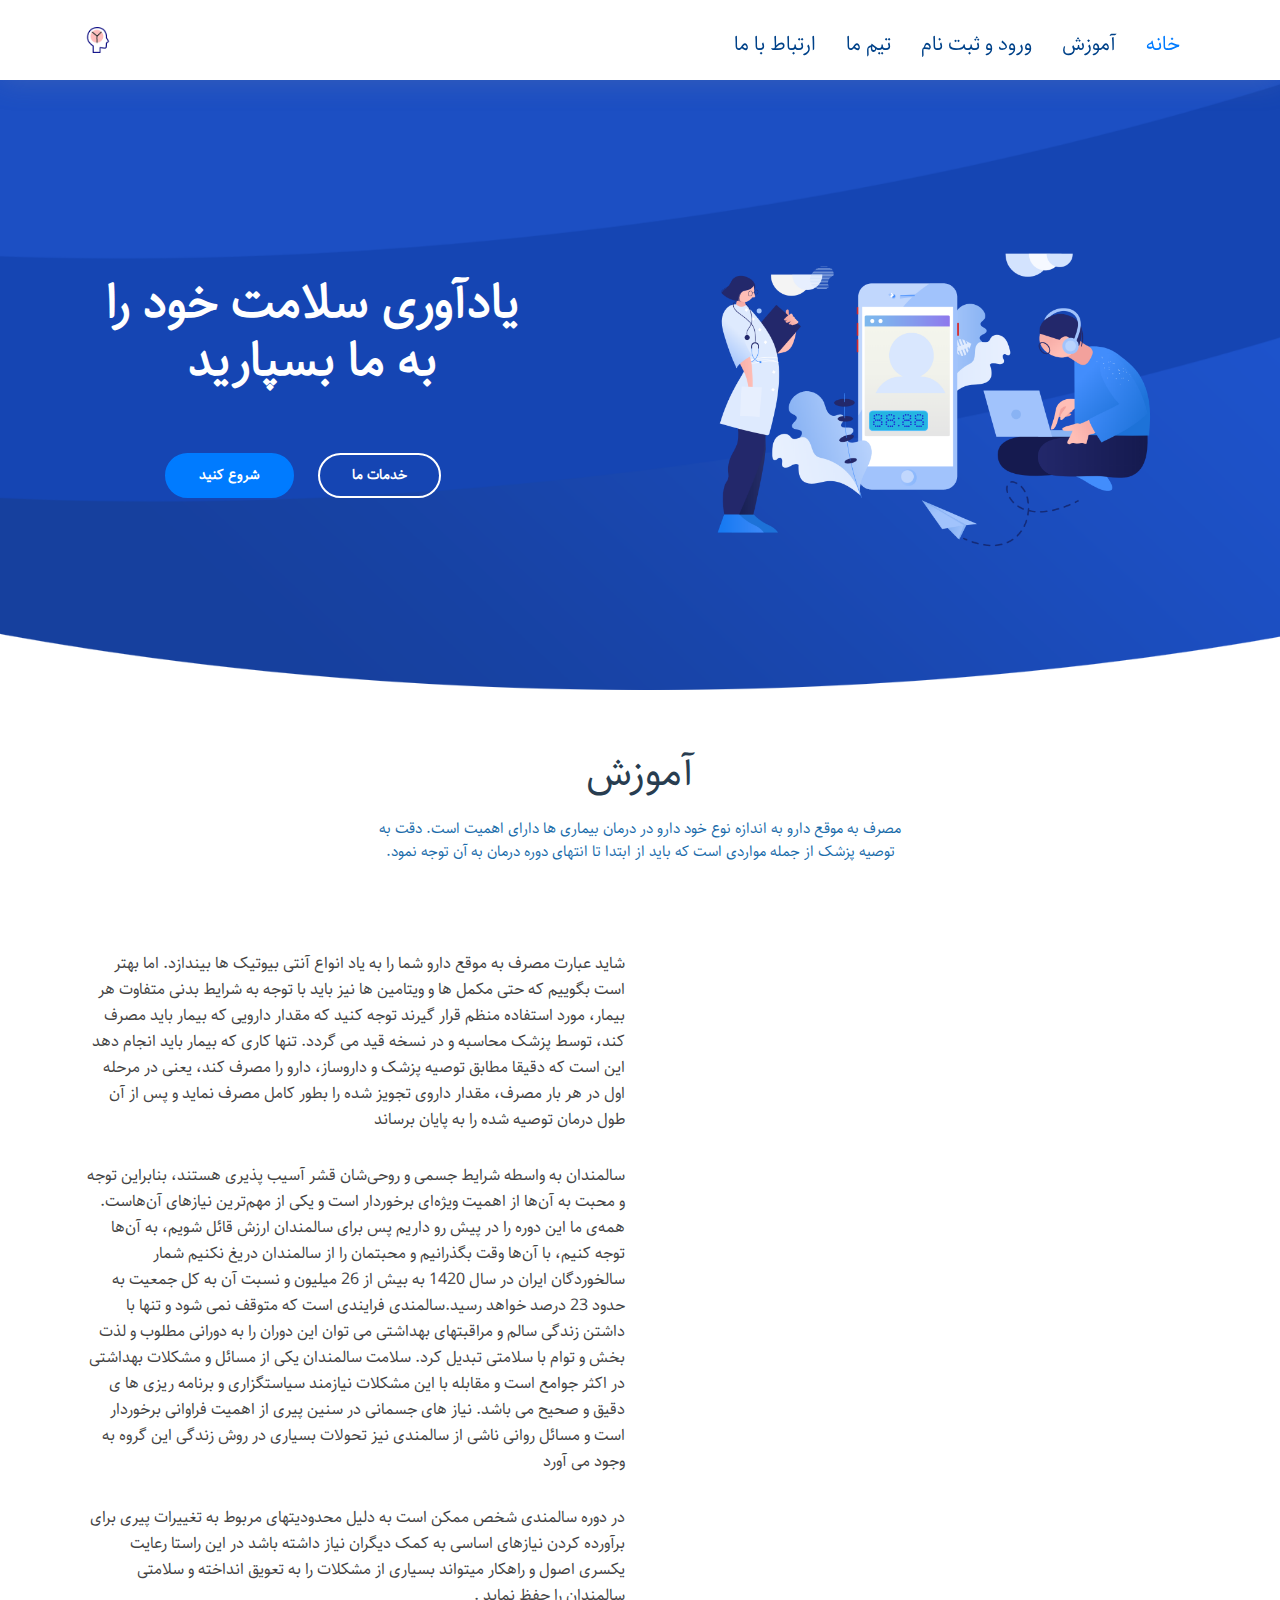
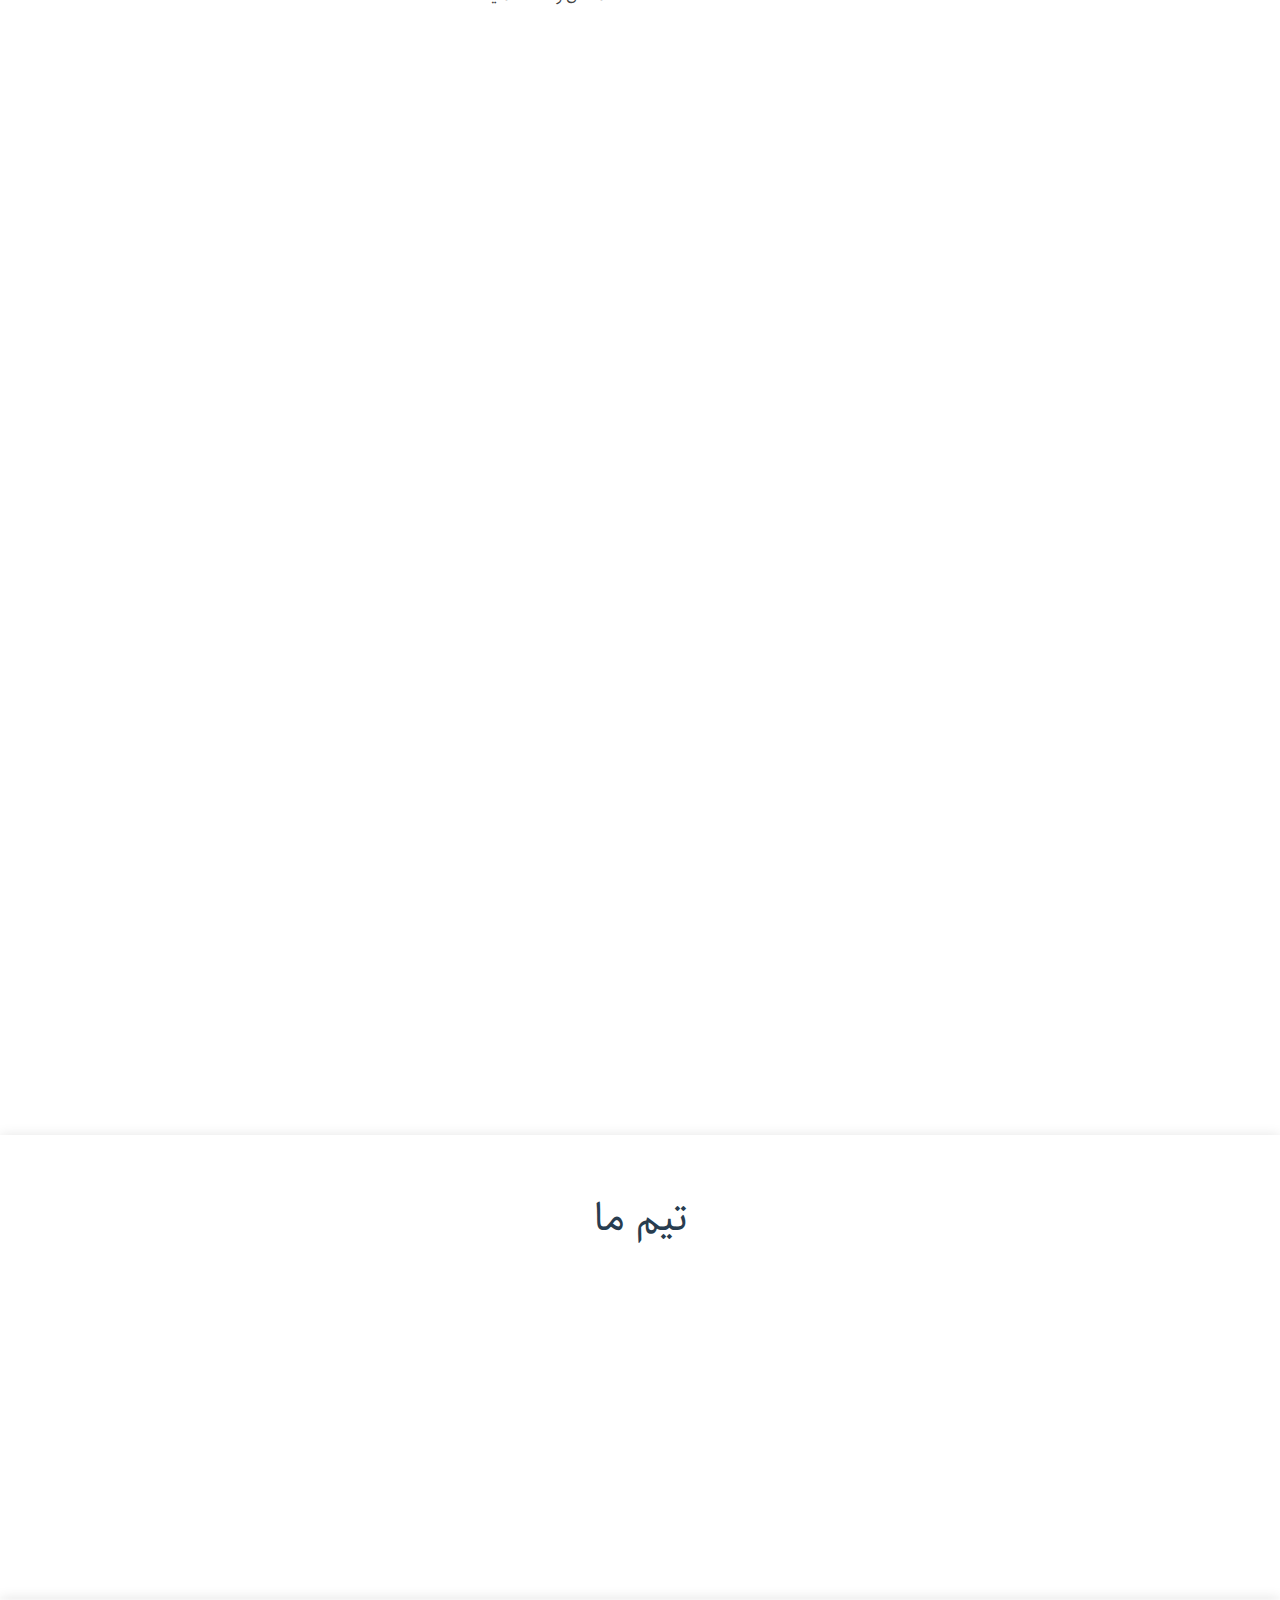
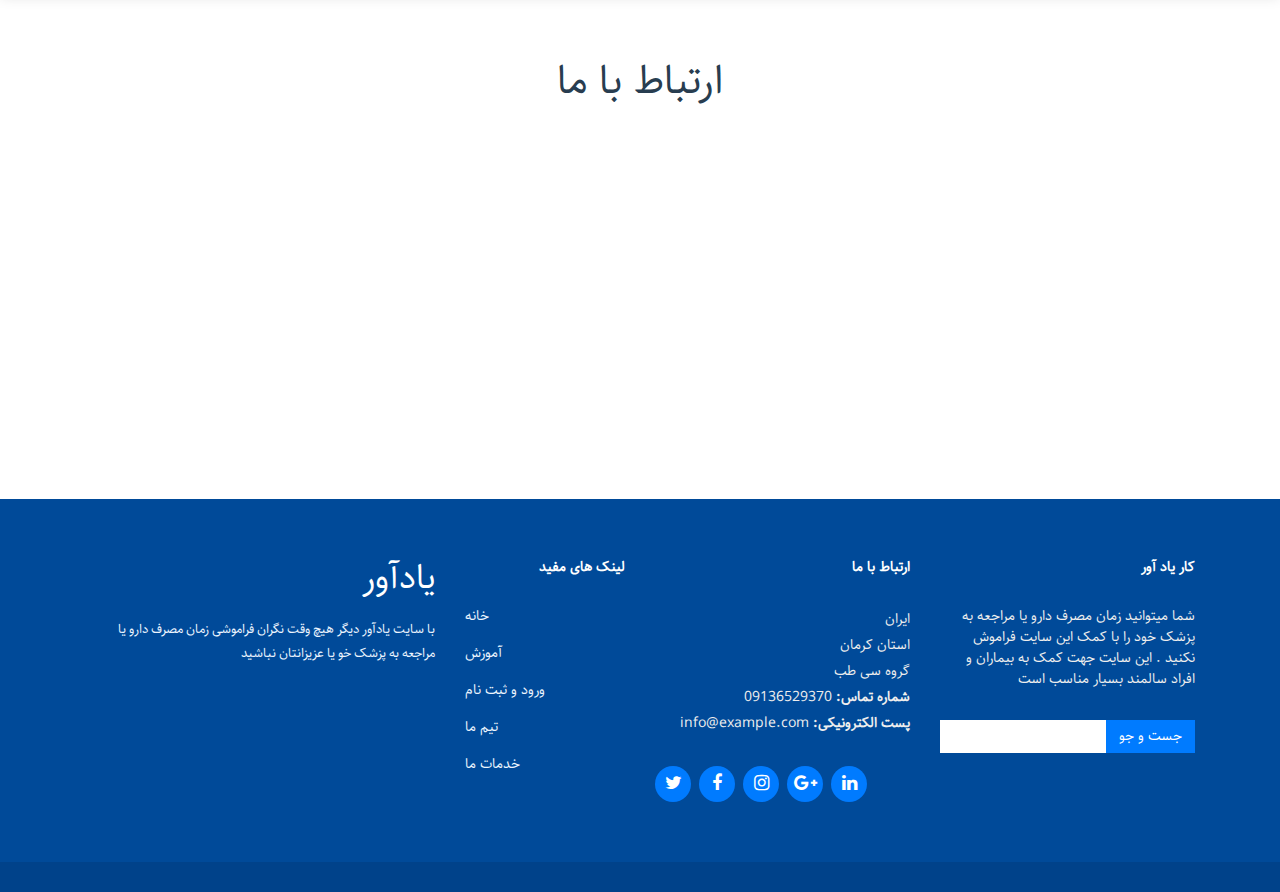
==== commit 24bf7af8: "to change the picture in Intro Section added one picture to img folder" ====
--- a/P1.html
+++ b/P1.html
@@ -51,7 +51,7 @@
             <div class="logo float-left">
                 <!-- Uncomment below if you prefer to use an image logo -->
                 <!-- <h1 class="text-light"><a href="#header"><span>NewBiz</span></a></h1> -->
-                <a href="#intro" class="scrollto"><img src="img/logo.png" alt="" class="img-fluid"></a>
+                <a href="#intro" class="scrollto"><img src="img/1.png" alt="" class="img-fluid"></a>
             </div>
 
             <nav class="main-nav float-right d-none d-lg-block">
@@ -76,7 +76,8 @@
         <div class="container">
 
             <div class="intro-img">
-                <img src="img/intro-img.jpeg" alt="" class="img-fluid">
+                <img src="img/top_page.png" alt="" class="img-fluid">
+                <!--background-color: #0159b8;-->
             </div>
             <br>
 
--- a/css/style.css
+++ b/css/style.css
@@ -5,45 +5,43 @@
   License: https://bootstrapmade.com/license/
 */
 
-
 /*--------------------------------------------------------------
 # General
 --------------------------------------------------------------*/
 
-
 /*font ---- atefeh added
 ../font/sahel.woff*/
 
 @font-face {
-    font-family: sahel;
-    src: url("../font/Sahel.woff") format("woff");
+  font-family: sahel;
+  src: url("../font/Sahel.woff") format("woff");
 }
 
 body {
-    background: #fff;
-    color: #444;
-    font-family: Sahel;
+  background: #fff;
+  color: #444;
+  font-family: Sahel;
 }
 
 a {
-    color: #007bff;
-    transition: 0.5s;
-    font-family: Sahel;
+  color: #007bff;
+  transition: 0.5s;
+  font-family: Sahel;
 }
 
 a:hover,
 a:active,
 a:focus {
-    color: #0b6bd3;
-    outline: none;
-    text-decoration: none;
-    font-family: Sahel;
+  color: #0b6bd3;
+  outline: none;
+  text-decoration: none;
+  font-family: Sahel;
 }
 
 p {
-    padding: 0;
-    margin: 0 0 30px 0;
-    font-family: Sahel;
+  padding: 0;
+  margin: 0 0 30px 0;
+  font-family: Sahel;
 }
 
 h1,
@@ -52,218 +50,211 @@
 h4,
 h5,
 h6 {
-    font-weight: 400;
-    margin: 0 0 20px 0;
-    padding: 0;
-    font-family: Sahel, sans-serif;
-}
-
+  font-weight: 400;
+  margin: 0 0 20px 0;
+  padding: 0;
+  font-family: Sahel, sans-serif;
+}
 
 /* Back to top button */
 
 .back-to-top {
-    position: fixed;
-    display: none;
-    background: #007bff;
-    color: #fff;
-    width: 44px;
-    height: 44px;
-    text-align: center;
-    line-height: 1;
-    font-size: 16px;
-    border-radius: 50%;
-    right: 15px;
-    bottom: 15px;
-    transition: background 0.5s;
-    z-index: 11;
+  position: fixed;
+  display: none;
+  background: #007bff;
+  color: #fff;
+  width: 44px;
+  height: 44px;
+  text-align: center;
+  line-height: 1;
+  font-size: 16px;
+  border-radius: 50%;
+  right: 15px;
+  bottom: 15px;
+  transition: background 0.5s;
+  z-index: 11;
 }
 
 .back-to-top i {
-    padding-top: 12px;
-    color: #fff;
-}
-
+  padding-top: 12px;
+  color: #fff;
+}
 
 /* Prelaoder */
 
 #preloader {
-    position: fixed;
-    top: 0;
-    left: 0;
-    right: 0;
-    bottom: 0;
-    z-index: 9999;
-    overflow: hidden;
-    background: #fff;
+  position: fixed;
+  top: 0;
+  left: 0;
+  right: 0;
+  bottom: 0;
+  z-index: 9999;
+  overflow: hidden;
+  background: #fff;
 }
 
 #preloader:before {
-    content: "";
-    position: fixed;
-    top: calc(50% - 30px);
-    left: calc(50% - 30px);
-    border: 6px solid #f2f2f2;
-    border-top: 6px solid #007bff;
-    border-radius: 50%;
-    width: 60px;
-    height: 60px;
-    -webkit-animation: animate-preloader 1s linear infinite;
-    animation: animate-preloader 1s linear infinite;
+  content: "";
+  position: fixed;
+  top: calc(50% - 30px);
+  left: calc(50% - 30px);
+  border: 6px solid #f2f2f2;
+  border-top: 6px solid #007bff;
+  border-radius: 50%;
+  width: 60px;
+  height: 60px;
+  -webkit-animation: animate-preloader 1s linear infinite;
+  animation: animate-preloader 1s linear infinite;
 }
 
 @-webkit-keyframes animate-preloader {
-    0% {
-        -webkit-transform: rotate(0deg);
-        transform: rotate(0deg);
-    }
-    100% {
-        -webkit-transform: rotate(360deg);
-        transform: rotate(360deg);
-    }
+  0% {
+    -webkit-transform: rotate(0deg);
+    transform: rotate(0deg);
+  }
+  100% {
+    -webkit-transform: rotate(360deg);
+    transform: rotate(360deg);
+  }
 }
 
 @keyframes animate-preloader {
-    0% {
-        -webkit-transform: rotate(0deg);
-        transform: rotate(0deg);
-    }
-    100% {
-        -webkit-transform: rotate(360deg);
-        transform: rotate(360deg);
-    }
-}
-
+  0% {
+    -webkit-transform: rotate(0deg);
+    transform: rotate(0deg);
+  }
+  100% {
+    -webkit-transform: rotate(360deg);
+    transform: rotate(360deg);
+  }
+}
 
 /*--------------------------------------------------------------
 # Header
 --------------------------------------------------------------*/
 
 #header {
-    height: 80px;
-    transition: all 0.5s;
-    z-index: 997;
-    transition: all 0.5s;
-    padding: 20px 0;
-    background: #fff;
-    box-shadow: 0px 0px 30px rgba(127, 137, 161, 0.3);
-    font-family: Sahel;
+  height: 80px;
+  transition: all 0.5s;
+  z-index: 997;
+  transition: all 0.5s;
+  padding: 20px 0;
+  background: #fff;
+  box-shadow: 0px 0px 30px rgba(127, 137, 161, 0.3);
+  font-family: Sahel;
 }
 
 #header.header-scrolled,
 #header.header-pages {
-    height: 60px;
-    padding: 10px 0;
-    font-family: Sahel;
+  height: 60px;
+  padding: 10px 0;
+  font-family: Sahel;
 }
 
 #header .logo h1 {
-    font-size: 36px;
-    margin: 0;
-    padding: 0;
-    line-height: 1;
-    font-weight: 400;
-    letter-spacing: 3px;
-    text-transform: uppercase;
-    font-family: Sahel;
+  font-size: 36px;
+  margin: 0;
+  padding: 0;
+  line-height: 1;
+  font-weight: 400;
+  letter-spacing: 3px;
+  text-transform: uppercase;
+  font-family: Sahel;
 }
 
 #header .logo h1 a,
 #header .logo h1 a:hover {
-    color: #00366f;
-    text-decoration: none;
-    font-family: Sahel;
+  color: #00366f;
+  text-decoration: none;
+  font-family: Sahel;
 }
 
 #header .logo img {
-    padding: 0;
-    margin: 7px 0;
-    max-height: 26px;
-    font-family: Sahel;
+  padding: 0;
+  margin: 7px 0;
+  max-height: 26px;
+  font-family: Sahel;
 }
 
 .main-pages {
-    margin-top: 60px;
-}
-
+  margin-top: 60px;
+}
 
 /*--------------------------------------------------------------
 # Intro Section
 --------------------------------------------------------------*/
 
 #intro {
-    width: 100%;
-    position: relative;
-    background: url("../img/intro-bg.png") center bottom no-repeat;
-    background-size: cover;
-    padding: 200px 0 120px 0;
+  width: 100%;
+  position: relative;
+  background: url("../img/intro-bg.png") center bottom no-repeat;
+  background-size: cover;
+  padding: 200px 0 120px 0;
 }
 
 #intro .intro-img {
-    width: 50%;
-    float: right;
+  width: 50%;
+  float: right;
 }
 
 #intro .intro-info {
-    width: 50%;
-    float: left;
+  width: 50%;
+  float: left;
 }
 
 #intro .intro-info h2 {
-    color: #fff;
-    margin-bottom: 40px;
-    font-size: 48px;
-    font-weight: 700;
+  color: #fff;
+  margin-bottom: 40px;
+  font-size: 48px;
+  font-weight: 700;
 }
 
 #intro .intro-info h2 span {
-    color: #74b5fc;
-    text-decoration: underline;
+  color: #74b5fc;
+  text-decoration: underline;
 }
 
 #intro .intro-info .btn-get-started,
 #intro .intro-info .btn-services {
-    font-family: Sahel, sans-serif;
-    font-size: 14px;
-    font-weight: 600;
-    letter-spacing: 1px;
-    display: inline-block;
-    padding: 10px 32px;
-    border-radius: 50px;
-    transition: 0.5s;
-    margin: 0 20px 20px 0;
-    color: #fff;
+  font-family: Sahel, sans-serif;
+  font-size: 14px;
+  font-weight: 600;
+  letter-spacing: 1px;
+  display: inline-block;
+  padding: 10px 32px;
+  border-radius: 50px;
+  transition: 0.5s;
+  margin: 0 20px 20px 0;
+  color: #fff;
 }
 
 #intro .intro-info .btn-get-started {
-    background: #007bff;
-    border: 2px solid #007bff;
-    color: #fff;
+  background: #007bff;
+  border: 2px solid #007bff;
+  color: #fff;
 }
 
 #intro .intro-info .btn-get-started:hover {
-    background: none;
-    border-color: #fff;
-    color: #fff;
+  background: none;
+  border-color: #fff;
+  color: #fff;
 }
 
 #intro .intro-info .btn-services {
-    border: 2px solid #fff;
+  border: 2px solid #fff;
 }
 
 #intro .intro-info .btn-services:hover {
-    background: #007bff;
-    border-color: #007bff;
-    color: #fff;
-}
-
+  background: #007bff;
+  border-color: #007bff;
+  color: #fff;
+}
 
 /*--------------------------------------------------------------
 # Navigation Menu
 --------------------------------------------------------------*/
 
-
 /* Desktop Navigation */
-
 
 /*.main-nav {
         Drop Down 
@@ -276,1186 +267,1182 @@
 
 .main-nav,
 .main-nav * {
-    margin: 0;
-    padding: 0;
-    list-style: none;
-    font-family: Sahel;
-}
-
-.main-nav>ul>li {
-    position: relative;
-    white-space: nowrap;
-    float: left;
+  margin: 0;
+  padding: 0;
+  list-style: none;
+  font-family: Sahel;
+}
+
+.main-nav > ul > li {
+  position: relative;
+  white-space: nowrap;
+  float: left;
 }
 
 .main-nav a {
-    display: block;
-    position: relative;
-    color: #004289;
-    padding: 10px 15px;
-    transition: 0.3s;
-    font-size: 20px;
-    font-family: Sahel;
-    font-weight: 500;
+  display: block;
+  position: relative;
+  color: #004289;
+  padding: 10px 15px;
+  transition: 0.3s;
+  font-size: 20px;
+  font-family: Sahel;
+  font-weight: 500;
 }
 
 .main-nav a:hover,
-.main-nav .active>a,
-.main-nav li:hover>a {
-    color: #007bff;
-    text-decoration: none;
-    font-family: Sahel;
+.main-nav .active > a,
+.main-nav li:hover > a {
+  color: #007bff;
+  text-decoration: none;
+  font-family: Sahel;
 }
 
 .main-nav .drop-down ul {
-    display: block;
-    position: absolute;
-    left: 0;
-    top: calc(100% + 30px);
-    z-index: 99;
-    opacity: 0;
-    visibility: hidden;
-    padding: 10px 0;
-    background: #fff;
-    box-shadow: 0px 0px 30px rgba(127, 137, 161, 0.25);
-    transition: ease all 0.3s;
-}
-
-.main-nav .drop-down:hover>ul {
-    opacity: 1;
-    top: 100%;
-    visibility: visible;
+  display: block;
+  position: absolute;
+  left: 0;
+  top: calc(100% + 30px);
+  z-index: 99;
+  opacity: 0;
+  visibility: hidden;
+  padding: 10px 0;
+  background: #fff;
+  box-shadow: 0px 0px 30px rgba(127, 137, 161, 0.25);
+  transition: ease all 0.3s;
+}
+
+.main-nav .drop-down:hover > ul {
+  opacity: 1;
+  top: 100%;
+  visibility: visible;
 }
 
 .main-nav .drop-down li {
-    min-width: 180px;
-    position: relative;
+  min-width: 180px;
+  position: relative;
 }
 
 .main-nav .drop-down ul a {
-    padding: 10px 20px;
-    font-size: 13px;
-    color: #004289;
+  padding: 10px 20px;
+  font-size: 13px;
+  color: #004289;
 }
 
 .main-nav .drop-down ul a:hover,
-.main-nav .drop-down ul .active>a,
-.main-nav .drop-down ul li:hover>a {
-    color: #007bff;
-}
-
-.main-nav .drop-down>a:after {
-    content: "\f107";
-    font-family: Sahel;
-    padding-left: 10px;
+.main-nav .drop-down ul .active > a,
+.main-nav .drop-down ul li:hover > a {
+  color: #007bff;
+}
+
+.main-nav .drop-down > a:after {
+  content: "\f107";
+  font-family: Sahel;
+  padding-left: 10px;
 }
 
 .main-nav .drop-down .drop-down ul {
-    top: 0;
-    left: calc(100% - 30px);
-}
-
-.main-nav .drop-down .drop-down:hover>ul {
-    opacity: 1;
-    top: 0;
-    left: 100%;
-}
-
-.main-nav .drop-down .drop-down>a {
-    padding-right: 35px;
-}
-
-.main-nav .drop-down .drop-down>a:after {
-    content: "\f105";
-    position: absolute;
-    right: 15px;
-}
-
+  top: 0;
+  left: calc(100% - 30px);
+}
+
+.main-nav .drop-down .drop-down:hover > ul {
+  opacity: 1;
+  top: 0;
+  left: 100%;
+}
+
+.main-nav .drop-down .drop-down > a {
+  padding-right: 35px;
+}
+
+.main-nav .drop-down .drop-down > a:after {
+  content: "\f105";
+  position: absolute;
+  right: 15px;
+}
 
 /* Mobile Navigation */
 
 .mobile-nav {
-    position: fixed;
-    top: 0;
-    bottom: 0;
-    z-index: 9999;
-    overflow-y: auto;
-    left: -260px;
-    width: 260px;
-    padding-top: 18px;
-    background: rgba(19, 39, 57, 0.8);
-    transition: 0.4s;
+  position: fixed;
+  top: 0;
+  bottom: 0;
+  z-index: 9999;
+  overflow-y: auto;
+  left: -260px;
+  width: 260px;
+  padding-top: 18px;
+  background: rgba(19, 39, 57, 0.8);
+  transition: 0.4s;
 }
 
 .mobile-nav * {
-    margin: 0;
-    padding: 0;
-    list-style: none;
+  margin: 0;
+  padding: 0;
+  list-style: none;
 }
 
 .mobile-nav a {
-    display: block;
-    position: relative;
-    color: #fff;
-    padding: 10px 20px;
-    font-weight: 500;
+  display: block;
+  position: relative;
+  color: #fff;
+  padding: 10px 20px;
+  font-weight: 500;
 }
 
 .mobile-nav a:hover,
-.mobile-nav .active>a,
-.mobile-nav li:hover>a {
-    color: #74b5fc;
-    text-decoration: none;
-}
-
-.mobile-nav .drop-down>a:after {
-    content: "\f078";
-    font-family: Sahel;
-    padding-left: 10px;
-    position: absolute;
-    right: 15px;
-}
-
-.mobile-nav .active.drop-down>a:after {
-    content: "\f077";
-}
-
-.mobile-nav .drop-down>a {
-    padding-right: 35px;
+.mobile-nav .active > a,
+.mobile-nav li:hover > a {
+  color: #74b5fc;
+  text-decoration: none;
+}
+
+.mobile-nav .drop-down > a:after {
+  content: "\f078";
+  font-family: Sahel;
+  padding-left: 10px;
+  position: absolute;
+  right: 15px;
+}
+
+.mobile-nav .active.drop-down > a:after {
+  content: "\f077";
+}
+
+.mobile-nav .drop-down > a {
+  padding-right: 35px;
 }
 
 .mobile-nav .drop-down ul {
-    display: none;
-    overflow: hidden;
+  display: none;
+  overflow: hidden;
 }
 
 .mobile-nav .drop-down li {
-    padding-left: 20px;
+  padding-left: 20px;
 }
 
 .mobile-nav-toggle {
-    position: fixed;
-    right: 0;
-    top: 0;
-    z-index: 9998;
-    border: 0;
-    background: none;
-    font-size: 24px;
-    transition: all 0.4s;
-    outline: none !important;
-    line-height: 1;
-    cursor: pointer;
-    text-align: right;
+  position: fixed;
+  right: 0;
+  top: 0;
+  z-index: 9998;
+  border: 0;
+  background: none;
+  font-size: 24px;
+  transition: all 0.4s;
+  outline: none !important;
+  line-height: 1;
+  cursor: pointer;
+  text-align: right;
 }
 
 .mobile-nav-toggle i {
-    margin: 18px 18px 0 0;
-    color: #004289;
+  margin: 18px 18px 0 0;
+  color: #004289;
 }
 
 .mobile-nav-overly {
-    width: 100%;
-    height: 100%;
-    z-index: 9997;
-    top: 0;
-    left: 0;
-    position: fixed;
-    background: rgba(19, 39, 57, 0.8);
-    overflow: hidden;
-    display: none;
+  width: 100%;
+  height: 100%;
+  z-index: 9997;
+  top: 0;
+  left: 0;
+  position: fixed;
+  background: rgba(19, 39, 57, 0.8);
+  overflow: hidden;
+  display: none;
 }
 
 .mobile-nav-active {
-    overflow: hidden;
+  overflow: hidden;
 }
 
 .mobile-nav-active .mobile-nav {
-    left: 0;
+  left: 0;
 }
 
 .mobile-nav-active .mobile-nav-toggle i {
-    color: #fff;
-}
-
+  color: #fff;
+}
 
 /*first change by fateme*/
 
 .clearfix {
-    text-align: center;
-    font-family: Sahel;
+  text-align: center;
+  font-family: Sahel;
 }
 
 .intro-info {
-    padding-right: 100px;
-    padding-top: 50px;
-    font-family: Sahel;
-}
-
+  padding-right: 100px;
+  padding-top: 50px;
+  font-family: Sahel;
+}
 
 /*--------------------------------------------------------------
 # Sections
 --------------------------------------------------------------*/
 
-
 /* Sections Header
 --------------------------------*/
 
 .section-header h3 {
-    font-size: 40px;
-    color: #283d50;
-    text-align: center;
-    font-weight: 500;
-    position: relative;
-    font-family: Sahel;
+  font-size: 40px;
+  color: #283d50;
+  text-align: center;
+  font-weight: 500;
+  position: relative;
+  font-family: Sahel;
 }
 
 .section-header p {
-    text-align: center;
-    margin: auto;
-    font-size: 15px;
-    padding-bottom: 60px;
-    color: #1a6caa;
-    width: 50%;
-}
-
+  text-align: center;
+  margin: auto;
+  font-size: 15px;
+  padding-bottom: 60px;
+  color: #1a6caa;
+  width: 50%;
+}
 
 /* Section with background
 --------------------------------*/
 
 .section-bg {
-    background: #ecf5ff;
-}
-
+  background: #ecf5ff;
+}
 
 /* About Us Section
 --------------------------------*/
 
 #about {
-    background: #fff;
-    padding: 60px 0;
+  background: #fff;
+  padding: 60px 0;
 }
 
 #about .about-container .background {
-    margin: 20px 0;
+  margin: 20px 0;
 }
 
 #about .about-container .content {
-    background: #fff;
-    margin-top: 28px;
+  background: #fff;
+  margin-top: 28px;
 }
 
 #about .about-container .title {
-    color: #333;
-    font-weight: 700;
-    font-size: 32px;
+  color: #333;
+  font-weight: 700;
+  font-size: 32px;
 }
 
 #about .about-container p {
-    line-height: 26px;
+  line-height: 26px;
 }
 
 #about .about-container p:last-child {
-    margin-bottom: 0;
+  margin-bottom: 0;
 }
 
 #about .about-container .icon-box {
-    background: #fff;
-    background-size: cover;
-    padding: 0 0 30px 0;
+  background: #fff;
+  background-size: cover;
+  padding: 0 0 30px 0;
 }
 
 #about .about-container .icon-box .icon {
-    float: left;
-    background: #fff;
-    width: 64px;
-    height: 64px;
-    display: -webkit-box;
-    display: -webkit-flex;
-    display: -ms-flexbox;
-    display: flex;
-    -webkit-box-pack: center;
-    -webkit-justify-content: center;
-    -ms-flex-pack: center;
-    justify-content: center;
-    -webkit-box-align: center;
-    -webkit-align-items: center;
-    -ms-flex-align: center;
-    align-items: center;
-    -webkit-box-orient: vertical;
-    -webkit-box-direction: normal;
-    -webkit-flex-direction: column;
-    -ms-flex-direction: column;
-    flex-direction: column;
-    text-align: center;
-    border-radius: 50%;
-    border: 2px solid #007bff;
-    transition: all 0.3s ease-in-out;
+  float: left;
+  background: #fff;
+  width: 64px;
+  height: 64px;
+  display: -webkit-box;
+  display: -webkit-flex;
+  display: -ms-flexbox;
+  display: flex;
+  -webkit-box-pack: center;
+  -webkit-justify-content: center;
+  -ms-flex-pack: center;
+  justify-content: center;
+  -webkit-box-align: center;
+  -webkit-align-items: center;
+  -ms-flex-align: center;
+  align-items: center;
+  -webkit-box-orient: vertical;
+  -webkit-box-direction: normal;
+  -webkit-flex-direction: column;
+  -ms-flex-direction: column;
+  flex-direction: column;
+  text-align: center;
+  border-radius: 50%;
+  border: 2px solid #007bff;
+  transition: all 0.3s ease-in-out;
 }
 
 #about .about-container .icon-box .icon i {
-    color: #007bff;
-    font-size: 24px;
+  color: #007bff;
+  font-size: 24px;
 }
 
 #about .about-container .icon-box:hover .icon {
-    background: #007bff;
+  background: #007bff;
 }
 
 #about .about-container .icon-box:hover .icon i {
-    color: #fff;
+  color: #fff;
 }
 
 #about .about-container .icon-box .title {
-    margin-left: 80px;
-    font-weight: 600;
-    margin-bottom: 5px;
-    font-size: 18px;
+  margin-left: 80px;
+  font-weight: 600;
+  margin-bottom: 5px;
+  font-size: 18px;
 }
 
 #about .about-container .icon-box .title a {
-    color: #283d50;
+  color: #283d50;
 }
 
 #about .about-container .icon-box .description {
-    margin-left: 80px;
-    line-height: 24px;
-    font-size: 14px;
+  margin-left: 80px;
+  line-height: 24px;
+  font-size: 14px;
 }
 
 #about .about-extra {
-    padding-top: 60px;
+  padding-top: 60px;
 }
 
 #about .about-extra h4 {
-    font-weight: 600;
-    font-size: 24px;
-}
-
+  font-weight: 600;
+  font-size: 24px;
+}
 
 /* Services Section
 --------------------------------*/
 
 #services {
-    padding: 60px 0 40px 0;
-    box-shadow: inset 0px 0px 12px 0px rgba(0, 0, 0, 0.1);
+  padding: 60px 0 40px 0;
+  box-shadow: inset 0px 0px 12px 0px rgba(0, 0, 0, 0.1);
 }
 
 #services .box {
-    padding: 30px;
-    position: relative;
-    overflow: hidden;
-    border-radius: 10px;
-    margin: 0 10px 40px 10px;
-    background: #fff;
-    box-shadow: 0 10px 29px 0 rgba(68, 88, 144, 0.1);
-    transition: all 0.3s ease-in-out;
+  padding: 30px;
+  position: relative;
+  overflow: hidden;
+  border-radius: 10px;
+  margin: 0 10px 40px 10px;
+  background: #fff;
+  box-shadow: 0 10px 29px 0 rgba(68, 88, 144, 0.1);
+  transition: all 0.3s ease-in-out;
 }
 
 #services .box:hover {
-    -webkit-transform: translateY(-5px);
-    transform: translateY(-5px);
+  -webkit-transform: translateY(-5px);
+  transform: translateY(-5px);
 }
 
 #services .icon {
-    position: absolute;
-    left: -10px;
-    top: calc(50% - 32px);
+  position: absolute;
+  left: -10px;
+  top: calc(50% - 32px);
 }
 
 #services .icon i {
-    font-size: 64px;
-    line-height: 1;
-    transition: 0.5s;
+  font-size: 64px;
+  line-height: 1;
+  transition: 0.5s;
 }
 
 #services .title {
-    margin-left: 40px;
-    font-weight: 700;
-    margin-bottom: 15px;
-    font-size: 18px;
+  margin-left: 40px;
+  font-weight: 700;
+  margin-bottom: 15px;
+  font-size: 18px;
 }
 
 #services .title a {
-    color: #111;
+  color: #111;
 }
 
 #services .box:hover .title a {
-    color: #007bff;
+  color: #007bff;
 }
 
 #services .description {
-    font-size: 14px;
-    margin-left: 40px;
-    line-height: 24px;
-    margin-bottom: 0;
+  font-size: 14px;
+  margin-left: 40px;
+  line-height: 24px;
+  margin-bottom: 0;
 }
 
 #why-us {
-    padding: 60px 0;
-    background: #004a99;
+  padding: 60px 0;
+  background: #004a99;
 }
 
 #why-us .section-header h3,
 #why-us .section-header p {
-    color: #fff;
+  color: #fff;
 }
 
 #why-us .card {
-    background: #00458f;
-    border-color: #00458f;
-    border-radius: 10px;
-    margin: 0 15px;
-    padding: 15px 0;
-    text-align: center;
-    color: #fff;
-    transition: 0.3s ease-in-out;
-    height: 100%;
+  background: #00458f;
+  border-color: #00458f;
+  border-radius: 10px;
+  margin: 0 15px;
+  padding: 15px 0;
+  text-align: center;
+  color: #fff;
+  transition: 0.3s ease-in-out;
+  height: 100%;
 }
 
 #why-us .card:hover {
-    background: #003b7a;
-    border-color: #003b7a;
+  background: #003b7a;
+  border-color: #003b7a;
 }
 
 #why-us .card i {
-    font-size: 48px;
-    padding-top: 15px;
-    color: #bfddfe;
+  font-size: 48px;
+  padding-top: 15px;
+  color: #bfddfe;
 }
 
 #why-us .card h5 {
-    font-size: 22px;
-    font-weight: 600;
+  font-size: 22px;
+  font-weight: 600;
 }
 
 #why-us .card p {
-    font-size: 15px;
-    color: #d8eafe;
+  font-size: 15px;
+  color: #d8eafe;
 }
 
 #why-us .card .readmore {
-    color: #fff;
-    font-weight: 600;
-    display: inline-block;
-    transition: 0.3s ease-in-out;
-    border-bottom: #00458f solid 2px;
+  color: #fff;
+  font-weight: 600;
+  display: inline-block;
+  transition: 0.3s ease-in-out;
+  border-bottom: #00458f solid 2px;
 }
 
 #why-us .card .readmore:hover {
-    border-bottom: #fff solid 2px;
+  border-bottom: #fff solid 2px;
 }
 
 #why-us .counters {
-    padding-top: 40px;
+  padding-top: 40px;
 }
 
 #why-us .counters span {
-    font-family: Sahel, sans-serif;
-    font-weight: bold;
-    font-size: 48px;
-    display: block;
-    color: #fff;
+  font-family: Sahel, sans-serif;
+  font-weight: bold;
+  font-size: 48px;
+  display: block;
+  color: #fff;
 }
 
 #why-us .counters p {
-    padding: 0;
-    margin: 0 0 20px 0;
-    font-family: Sahel, sans-serif;
-    font-size: 14px;
-    color: #cce5ff;
-}
-
+  padding: 0;
+  margin: 0 0 20px 0;
+  font-family: Sahel, sans-serif;
+  font-size: 14px;
+  color: #cce5ff;
+}
 
 /* Portfolio Section
 --------------------------------*/
 
 #portfolio {
-    padding: 60px 0;
-    box-shadow: 0px 0px 12px 0px rgba(0, 0, 0, 0.1);
+  padding: 60px 0;
+  box-shadow: 0px 0px 12px 0px rgba(0, 0, 0, 0.1);
 }
 
 #portfolio #portfolio-flters {
-    padding: 0;
-    margin: 5px 0 35px 0;
-    list-style: none;
-    text-align: center;
+  padding: 0;
+  margin: 5px 0 35px 0;
+  list-style: none;
+  text-align: center;
 }
 
 #portfolio #portfolio-flters li {
-    cursor: pointer;
-    margin: 15px 15px 15px 0;
-    display: inline-block;
-    padding: 6px 20px;
-    font-size: 12px;
-    line-height: 20px;
-    color: #007bff;
-    border-radius: 50px;
-    text-transform: uppercase;
-    background: #ecf5ff;
-    margin-bottom: 5px;
-    transition: all 0.3s ease-in-out;
+  cursor: pointer;
+  margin: 15px 15px 15px 0;
+  display: inline-block;
+  padding: 6px 20px;
+  font-size: 12px;
+  line-height: 20px;
+  color: #007bff;
+  border-radius: 50px;
+  text-transform: uppercase;
+  background: #ecf5ff;
+  margin-bottom: 5px;
+  transition: all 0.3s ease-in-out;
 }
 
 #portfolio #portfolio-flters li:hover,
 #portfolio #portfolio-flters li.filter-active {
-    background: #007bff;
-    color: #fff;
+  background: #007bff;
+  color: #fff;
 }
 
 #portfolio #portfolio-flters li:last-child {
-    margin-right: 0;
+  margin-right: 0;
 }
 
 #portfolio .portfolio-item {
-    position: relative;
-    overflow: hidden;
-    margin-bottom: 30px;
+  position: relative;
+  overflow: hidden;
+  margin-bottom: 30px;
 }
 
 #portfolio .portfolio-item .portfolio-wrap {
-    overflow: hidden;
-    position: relative;
-    border-radius: 6px;
-    margin: 0;
+  overflow: hidden;
+  position: relative;
+  border-radius: 6px;
+  margin: 0;
 }
 
 #portfolio .portfolio-item .portfolio-wrap:hover img {
-    opacity: 0.4;
-    transition: 0.3s;
+  opacity: 0.4;
+  transition: 0.3s;
 }
 
 #portfolio .portfolio-item .portfolio-wrap .portfolio-info {
-    position: absolute;
-    top: 0;
-    right: 0;
-    bottom: 0;
-    left: 0;
-    display: -webkit-box;
-    display: -webkit-flex;
-    display: -ms-flexbox;
-    display: flex;
-    -webkit-box-pack: center;
-    -webkit-justify-content: center;
-    -ms-flex-pack: center;
-    justify-content: center;
-    -webkit-box-align: center;
-    -webkit-align-items: center;
-    -ms-flex-align: center;
-    align-items: center;
-    -webkit-box-orient: vertical;
-    -webkit-box-direction: normal;
-    -webkit-flex-direction: column;
-    -ms-flex-direction: column;
-    flex-direction: column;
-    text-align: center;
-    opacity: 0;
-    transition: 0.2s linear;
+  position: absolute;
+  top: 0;
+  right: 0;
+  bottom: 0;
+  left: 0;
+  display: -webkit-box;
+  display: -webkit-flex;
+  display: -ms-flexbox;
+  display: flex;
+  -webkit-box-pack: center;
+  -webkit-justify-content: center;
+  -ms-flex-pack: center;
+  justify-content: center;
+  -webkit-box-align: center;
+  -webkit-align-items: center;
+  -ms-flex-align: center;
+  align-items: center;
+  -webkit-box-orient: vertical;
+  -webkit-box-direction: normal;
+  -webkit-flex-direction: column;
+  -ms-flex-direction: column;
+  flex-direction: column;
+  text-align: center;
+  opacity: 0;
+  transition: 0.2s linear;
 }
 
 #portfolio .portfolio-item .portfolio-wrap .portfolio-info h4 {
-    font-size: 22px;
-    line-height: 1px;
-    font-weight: 700;
-    margin-bottom: 14px;
-    padding-bottom: 0;
+  font-size: 22px;
+  line-height: 1px;
+  font-weight: 700;
+  margin-bottom: 14px;
+  padding-bottom: 0;
 }
 
 #portfolio .portfolio-item .portfolio-wrap .portfolio-info h4 a {
-    color: #fff;
+  color: #fff;
 }
 
 #portfolio .portfolio-item .portfolio-wrap .portfolio-info h4 a:hover {
-    color: #007bff;
+  color: #007bff;
 }
 
 #portfolio .portfolio-item .portfolio-wrap .portfolio-info p {
-    padding: 0;
-    margin: 0;
-    color: #e2effe;
-    font-weight: 500;
-    font-size: 14px;
-    text-transform: uppercase;
+  padding: 0;
+  margin: 0;
+  color: #e2effe;
+  font-weight: 500;
+  font-size: 14px;
+  text-transform: uppercase;
 }
 
 #portfolio .portfolio-item .portfolio-wrap .portfolio-info .link-preview,
 #portfolio .portfolio-item .portfolio-wrap .portfolio-info .link-details {
-    display: inline-block;
-    line-height: 1;
-    text-align: center;
-    width: 36px;
-    height: 36px;
-    background: #007bff;
-    border-radius: 50%;
-    margin: 10px 4px 0 4px;
+  display: inline-block;
+  line-height: 1;
+  text-align: center;
+  width: 36px;
+  height: 36px;
+  background: #007bff;
+  border-radius: 50%;
+  margin: 10px 4px 0 4px;
 }
 
 #portfolio .portfolio-item .portfolio-wrap .portfolio-info .link-preview i,
 #portfolio .portfolio-item .portfolio-wrap .portfolio-info .link-details i {
-    padding-top: 6px;
-    font-size: 22px;
-    color: #fff;
+  padding-top: 6px;
+  font-size: 22px;
+  color: #fff;
 }
 
 #portfolio .portfolio-item .portfolio-wrap .portfolio-info .link-preview:hover,
 #portfolio .portfolio-item .portfolio-wrap .portfolio-info .link-details:hover {
-    background: #3395ff;
-}
-
-#portfolio .portfolio-item .portfolio-wrap .portfolio-info .link-preview:hover i,
-#portfolio .portfolio-item .portfolio-wrap .portfolio-info .link-details:hover i {
-    color: #fff;
+  background: #3395ff;
+}
+
+#portfolio
+  .portfolio-item
+  .portfolio-wrap
+  .portfolio-info
+  .link-preview:hover
+  i,
+#portfolio
+  .portfolio-item
+  .portfolio-wrap
+  .portfolio-info
+  .link-details:hover
+  i {
+  color: #fff;
 }
 
 #portfolio .portfolio-item .portfolio-wrap:hover {
-    background: #003166;
+  background: #003166;
 }
 
 #portfolio .portfolio-item .portfolio-wrap:hover .portfolio-info {
-    opacity: 1;
-}
-
+  opacity: 1;
+}
 
 /* Testimonials Section
 --------------------------------*/
 
 #testimonials {
-    padding: 60px 0;
-    box-shadow: inset 0px 0px 12px 0px rgba(0, 0, 0, 0.1);
+  padding: 60px 0;
+  box-shadow: inset 0px 0px 12px 0px rgba(0, 0, 0, 0.1);
 }
 
 #testimonials .section-header {
-    margin-bottom: 40px;
+  margin-bottom: 40px;
 }
 
 #testimonials .testimonial-item .testimonial-img {
-    width: 120px;
-    border-radius: 50%;
-    border: 4px solid #fff;
-    float: left;
+  width: 120px;
+  border-radius: 50%;
+  border: 4px solid #fff;
+  float: left;
 }
 
 #testimonials .testimonial-item h3 {
-    font-size: 20px;
-    font-weight: bold;
-    margin: 10px 0 5px 0;
-    color: #111;
-    margin-left: 140px;
+  font-size: 20px;
+  font-weight: bold;
+  margin: 10px 0 5px 0;
+  color: #111;
+  margin-left: 140px;
 }
 
 #testimonials .testimonial-item h4 {
-    font-size: 14px;
-    color: #999;
-    margin: 0 0 15px 0;
-    margin-left: 140px;
+  font-size: 14px;
+  color: #999;
+  margin: 0 0 15px 0;
+  margin-left: 140px;
 }
 
 #testimonials .testimonial-item p {
-    font-style: italic;
-    margin: 0 0 15px 140px;
+  font-style: italic;
+  margin: 0 0 15px 140px;
 }
 
 #testimonials .owl-nav,
 #testimonials .owl-dots {
-    margin-top: 5px;
-    text-align: center;
+  margin-top: 5px;
+  text-align: center;
 }
 
 #testimonials .owl-dot {
-    display: inline-block;
-    margin: 0 5px;
-    width: 12px;
-    height: 12px;
-    border-radius: 50%;
-    background-color: #ddd;
+  display: inline-block;
+  margin: 0 5px;
+  width: 12px;
+  height: 12px;
+  border-radius: 50%;
+  background-color: #ddd;
 }
 
 #testimonials .owl-dot.active {
-    background-color: #007bff;
-}
-
+  background-color: #007bff;
+}
 
 /* Team Section
 --------------------------------*/
 
 #team {
-    background: #fff;
-    padding: 60px 0;
-    box-shadow: 0px 0px 12px 0px rgba(0, 0, 0, 0.1);
+  background: #fff;
+  padding: 60px 0;
+  box-shadow: 0px 0px 12px 0px rgba(0, 0, 0, 0.1);
 }
 
 #team .member {
-    text-align: center;
-    margin-bottom: 20px;
-    position: relative;
-    border-radius: 50%;
-    overflow: hidden;
+  text-align: center;
+  margin-bottom: 20px;
+  position: relative;
+  border-radius: 50%;
+  overflow: hidden;
 }
 
 #team .member .member-info {
-    opacity: 0;
-    display: -webkit-box;
-    display: -webkit-flex;
-    display: -ms-flexbox;
-    display: flex;
-    -webkit-box-pack: center;
-    -webkit-justify-content: center;
-    -ms-flex-pack: center;
-    justify-content: center;
-    -webkit-box-align: center;
-    -webkit-align-items: center;
-    -ms-flex-align: center;
-    align-items: center;
-    position: absolute;
-    bottom: 0;
-    top: 0;
-    left: 0;
-    right: 0;
-    transition: 0.2s;
+  opacity: 0;
+  display: -webkit-box;
+  display: -webkit-flex;
+  display: -ms-flexbox;
+  display: flex;
+  -webkit-box-pack: center;
+  -webkit-justify-content: center;
+  -ms-flex-pack: center;
+  justify-content: center;
+  -webkit-box-align: center;
+  -webkit-align-items: center;
+  -ms-flex-align: center;
+  align-items: center;
+  position: absolute;
+  bottom: 0;
+  top: 0;
+  left: 0;
+  right: 0;
+  transition: 0.2s;
 }
 
 #team .member .member-info-content {
-    margin-top: 50px;
-    transition: margin 0.2s;
+  margin-top: 50px;
+  transition: margin 0.2s;
 }
 
 #team .member:hover .member-info {
-    background: rgba(0, 62, 128, 0.7);
-    opacity: 1;
-    transition: 0.4s;
+  background: rgba(0, 62, 128, 0.7);
+  opacity: 1;
+  transition: 0.4s;
 }
 
 #team .member:hover .member-info-content {
-    margin-top: 0;
-    transition: margin 0.4s;
+  margin-top: 0;
+  transition: margin 0.4s;
 }
 
 #team .member h4 {
-    font-weight: 700;
-    margin-bottom: 2px;
-    font-size: 18px;
-    color: #fff;
+  font-weight: 700;
+  margin-bottom: 2px;
+  font-size: 18px;
+  color: #fff;
 }
 
 #team .member span {
-    font-style: italic;
-    display: block;
-    font-size: 13px;
-    color: #fff;
+  font-style: italic;
+  display: block;
+  font-size: 13px;
+  color: #fff;
 }
 
 #team .member .social {
-    margin-top: 15px;
+  margin-top: 15px;
 }
 
 #team .member .social a {
-    transition: none;
-    color: #fff;
+  transition: none;
+  color: #fff;
 }
 
 #team .member .social a:hover {
-    color: #007bff;
+  color: #007bff;
 }
 
 #team .member .social i {
-    font-size: 18px;
-    margin: 0 2px;
-}
-
+  font-size: 18px;
+  margin: 0 2px;
+}
 
 /* Clients Section
 --------------------------------*/
 
 #clients {
-    padding: 60px 0;
-    box-shadow: inset 0px 0px 12px 0px rgba(0, 0, 0, 0.1);
+  padding: 60px 0;
+  box-shadow: inset 0px 0px 12px 0px rgba(0, 0, 0, 0.1);
 }
 
 #clients .clients-wrap {
-    border-top: 1px solid #d6eaff;
-    border-left: 1px solid #d6eaff;
-    margin-bottom: 30px;
+  border-top: 1px solid #d6eaff;
+  border-left: 1px solid #d6eaff;
+  margin-bottom: 30px;
 }
 
 #clients .client-logo {
-    padding: 64px;
-    display: -webkit-box;
-    display: -webkit-flex;
-    display: -ms-flexbox;
-    display: flex;
-    -webkit-box-pack: center;
-    -webkit-justify-content: center;
-    -ms-flex-pack: center;
-    justify-content: center;
-    -webkit-box-align: center;
-    -webkit-align-items: center;
-    -ms-flex-align: center;
-    align-items: center;
-    border-right: 1px solid #d6eaff;
-    border-bottom: 1px solid #d6eaff;
-    overflow: hidden;
-    background: #fff;
-    height: 160px;
+  padding: 64px;
+  display: -webkit-box;
+  display: -webkit-flex;
+  display: -ms-flexbox;
+  display: flex;
+  -webkit-box-pack: center;
+  -webkit-justify-content: center;
+  -ms-flex-pack: center;
+  justify-content: center;
+  -webkit-box-align: center;
+  -webkit-align-items: center;
+  -ms-flex-align: center;
+  align-items: center;
+  border-right: 1px solid #d6eaff;
+  border-bottom: 1px solid #d6eaff;
+  overflow: hidden;
+  background: #fff;
+  height: 160px;
 }
 
 #clients .client-logo:hover img {
-    -webkit-transform: scale(1.2);
-    transform: scale(1.2);
+  -webkit-transform: scale(1.2);
+  transform: scale(1.2);
 }
 
 #clients img {
-    transition: all 0.4s ease-in-out;
-}
-
+  transition: all 0.4s ease-in-out;
+}
 
 /* Contact Section
 --------------------------------*/
 
 #contact {
-    box-shadow: 0px 0px 12px 0px rgba(0, 0, 0, 0.1);
-    padding: 60px 0;
-    overflow: hidden;
+  box-shadow: 0px 0px 12px 0px rgba(0, 0, 0, 0.1);
+  padding: 60px 0;
+  overflow: hidden;
 }
 
 #contact .section-header {
-    padding-bottom: 30px;
+  padding-bottom: 30px;
 }
 
 #contact .contact-about h3 {
-    font-size: 36px;
-    margin: 0 0 10px 0;
-    padding: 0;
-    line-height: 1;
-    font-family: Sahel, sans-serif;
-    font-weight: 300;
-    letter-spacing: 3px;
-    text-transform: uppercase;
-    color: #007bff;
+  font-size: 36px;
+  margin: 0 0 10px 0;
+  padding: 0;
+  line-height: 1;
+  font-family: Sahel, sans-serif;
+  font-weight: 300;
+  letter-spacing: 3px;
+  text-transform: uppercase;
+  color: #007bff;
 }
 
 #contact .contact-about p {
-    font-size: 14px;
-    line-height: 24px;
-    font-family: Sahel, sans-serif;
-    color: #888;
+  font-size: 14px;
+  line-height: 24px;
+  font-family: Sahel, sans-serif;
+  color: #888;
 }
 
 #contact .social-links {
-    padding-bottom: 20px;
+  padding-bottom: 20px;
 }
 
 #contact .social-links a {
-    font-size: 18px;
-    display: inline-block;
-    background: #fff;
-    color: #007bff;
-    line-height: 1;
-    padding: 8px 0;
-    margin-right: 4px;
-    border-radius: 50%;
-    text-align: center;
-    width: 36px;
-    height: 36px;
-    transition: 0.3s;
-    border: 1px solid #007bff;
+  font-size: 18px;
+  display: inline-block;
+  background: #fff;
+  color: #007bff;
+  line-height: 1;
+  padding: 8px 0;
+  margin-right: 4px;
+  border-radius: 50%;
+  text-align: center;
+  width: 36px;
+  height: 36px;
+  transition: 0.3s;
+  border: 1px solid #007bff;
 }
 
 #contact .social-links a:hover {
-    background: #007bff;
-    color: #fff;
+  background: #007bff;
+  color: #fff;
 }
 
 #contact .info {
-    color: #283d50;
+  color: #283d50;
 }
 
 #contact .info i {
-    font-size: 32px;
-    color: #007bff;
-    float: left;
-    line-height: 1;
+  font-size: 32px;
+  color: #007bff;
+  float: left;
+  line-height: 1;
 }
 
 #contact .info p {
-    padding: 0 0 10px 36px;
-    line-height: 28px;
-    font-size: 14px;
+  padding: 0 0 10px 36px;
+  line-height: 28px;
+  font-size: 14px;
 }
 
 #contact .form #sendmessage {
-    color: #007bff;
-    border: 1px solid #007bff;
-    display: none;
-    text-align: center;
-    padding: 15px;
-    font-weight: 600;
-    margin-bottom: 15px;
+  color: #007bff;
+  border: 1px solid #007bff;
+  display: none;
+  text-align: center;
+  padding: 15px;
+  font-weight: 600;
+  margin-bottom: 15px;
 }
 
 #contact .form #errormessage {
-    color: red;
-    display: none;
-    border: 1px solid red;
-    text-align: center;
-    padding: 15px;
-    font-weight: 600;
-    margin-bottom: 15px;
+  color: red;
+  display: none;
+  border: 1px solid red;
+  text-align: center;
+  padding: 15px;
+  font-weight: 600;
+  margin-bottom: 15px;
 }
 
 #contact .form #sendmessage.show,
 #contact .form #errormessage.show,
 #contact .form .show {
-    display: block;
+  display: block;
 }
 
 #contact .form .validation {
-    color: red;
-    display: none;
-    margin: 0 0 20px;
-    font-weight: 400;
-    font-size: 13px;
+  color: red;
+  display: none;
+  margin: 0 0 20px;
+  font-weight: 400;
+  font-size: 13px;
 }
 
 #contact .form input,
 #contact .form textarea {
-    border-radius: 0;
-    box-shadow: none;
-    font-size: 14px;
+  border-radius: 0;
+  box-shadow: none;
+  font-size: 14px;
 }
 
 #contact .form button[type="submit"] {
-    background: #007bff;
-    border: 0;
-    border-radius: 20px;
-    padding: 8px 30px;
-    color: #fff;
-    transition: 0.3s;
+  background: #007bff;
+  border: 0;
+  border-radius: 20px;
+  padding: 8px 30px;
+  color: #fff;
+  transition: 0.3s;
 }
 
 #contact .form button[type="submit"]:hover {
-    background: #0067d5;
-    cursor: pointer;
-}
-
+  background: #0067d5;
+  cursor: pointer;
+}
 
 /*--------------------------------------------------------------
 # Footer
 --------------------------------------------------------------*/
 
 #footer {
-    background: #00428a;
-    padding: 0 0 30px 0;
-    color: #eee;
-    font-size: 14px;
+  background: #00428a;
+  padding: 0 0 30px 0;
+  color: #eee;
+  font-size: 14px;
 }
 
 #footer .footer-top {
-    background: #004a99;
-    padding: 60px 0 30px 0;
+  background: #004a99;
+  padding: 60px 0 30px 0;
 }
 
 #footer .footer-top .footer-info {
-    margin-bottom: 30px;
+  margin-bottom: 30px;
 }
 
 #footer .footer-top .footer-info h3 {
-    font-size: 34px;
-    margin: 0 0 20px 0;
-    padding: 2px 0 2px 0;
-    line-height: 1;
-    font-family: Sahel, sans-serif;
-    color: #fff;
-    font-weight: 400;
-    letter-spacing: 3px;
-    text-transform: uppercase;
+  font-size: 34px;
+  margin: 0 0 20px 0;
+  padding: 2px 0 2px 0;
+  line-height: 1;
+  font-family: Sahel, sans-serif;
+  color: #fff;
+  font-weight: 400;
+  letter-spacing: 3px;
+  text-transform: uppercase;
 }
 
 #footer .footer-top .footer-info p {
-    font-size: 13px;
-    line-height: 24px;
-    margin-bottom: 0;
-    font-family: Sahel, sans-serif;
-    color: #ecf5ff;
+  font-size: 13px;
+  line-height: 24px;
+  margin-bottom: 0;
+  font-family: Sahel, sans-serif;
+  color: #ecf5ff;
 }
 
 #footer .footer-top .social-links a {
-    font-size: 18px;
-    display: inline-block;
-    background: #007bff;
-    color: #fff;
-    line-height: 1;
-    padding: 8px 0;
-    margin-right: 4px;
-    border-radius: 50%;
-    text-align: center;
-    width: 36px;
-    height: 36px;
-    transition: 0.3s;
+  font-size: 18px;
+  display: inline-block;
+  background: #007bff;
+  color: #fff;
+  line-height: 1;
+  padding: 8px 0;
+  margin-right: 4px;
+  border-radius: 50%;
+  text-align: center;
+  width: 36px;
+  height: 36px;
+  transition: 0.3s;
 }
 
 #footer .footer-top .social-links a:hover {
-    background: #0067d5;
-    color: #fff;
+  background: #0067d5;
+  color: #fff;
 }
 
 #footer .footer-top h4 {
-    font-size: 14px;
-    font-weight: bold;
-    color: #fff;
-    text-transform: uppercase;
-    position: relative;
-    padding-bottom: 10px;
+  font-size: 14px;
+  font-weight: bold;
+  color: #fff;
+  text-transform: uppercase;
+  position: relative;
+  padding-bottom: 10px;
 }
 
 #footer .footer-top .footer-links {
-    margin-bottom: 30px;
+  margin-bottom: 30px;
 }
 
 #footer .footer-top .footer-links ul {
-    list-style: none;
-    padding: 0;
-    margin: 0;
+  list-style: none;
+  padding: 0;
+  margin: 0;
 }
 
 #footer .footer-top .footer-links ul li {
-    padding: 8px 0;
+  padding: 8px 0;
 }
 
 #footer .footer-top .footer-links ul li:first-child {
-    padding-top: 0;
+  padding-top: 0;
 }
 
 #footer .footer-top .footer-links ul a {
-    color: #ecf5ff;
+  color: #ecf5ff;
 }
 
 #footer .footer-top .footer-links ul a:hover {
-    color: #74b5fc;
+  color: #74b5fc;
 }
 
 #footer .footer-top .footer-contact {
-    margin-bottom: 30px;
+  margin-bottom: 30px;
 }
 
 #footer .footer-top .footer-contact p {
-    line-height: 26px;
+  line-height: 26px;
 }
 
 #footer .footer-top .footer-newsletter {
-    margin-bottom: 30px;
+  margin-bottom: 30px;
 }
 
 #footer .footer-top .footer-newsletter input[type="email"] {
-    border: 0;
-    padding: 6px 8px;
-    width: 65%;
+  border: 0;
+  padding: 6px 8px;
+  width: 65%;
 }
 
 #footer .footer-top .footer-newsletter input[type="submit"] {
-    background: #007bff;
-    border: 0;
-    width: 35%;
-    padding: 6px 0;
-    text-align: center;
-    color: #fff;
-    transition: 0.3s;
-    cursor: pointer;
+  background: #007bff;
+  border: 0;
+  width: 35%;
+  padding: 6px 0;
+  text-align: center;
+  color: #fff;
+  transition: 0.3s;
+  cursor: pointer;
 }
 
 #footer .footer-top .footer-newsletter input[type="submit"]:hover {
-    background: #0062cc;
+  background: #0062cc;
 }
 
 #footer .copyright {
-    text-align: center;
-    padding-top: 30px;
+  text-align: center;
+  padding-top: 30px;
 }
 
 #footer .credits {
-    text-align: center;
-    font-size: 13px;
-    color: #f1f7ff;
+  text-align: center;
+  font-size: 13px;
+  color: #f1f7ff;
 }
 
 #footer .credits a {
-    color: #bfddfe;
+  color: #bfddfe;
 }
 
 #footer .credits a:hover {
-    color: #f1f7ff;
-}
-
+  color: #f1f7ff;
+}
 
 /*--------------------------------------------------------------
 # Responsive Media Queries
 --------------------------------------------------------------*/
 
 @media (min-width: 992px) {
-    #testimonials .testimonial-item p {
-        width: 80%;
-    }
+  #testimonials .testimonial-item p {
+    width: 80%;
+  }
 }
 
 @media (max-width: 991px) {
-    #header {
-        height: 60px;
-        padding: 10px 0;
-    }
-    #header .logo h1 {
-        font-size: 28px;
-        padding: 8px 0;
-    }
-    #intro {
-        padding: 140px 0 60px 0;
-    }
-    #intro .intro-img {
-        width: 80%;
-        float: none;
-        margin: 0 auto 25px auto;
-    }
-    #intro .intro-info {
-        width: 80%;
-        float: none;
-        margin: auto;
-        text-align: center;
-    }
-    #why-us .card {
-        margin: 0;
-    }
+  #header {
+    height: 60px;
+    padding: 10px 0;
+  }
+  #header .logo h1 {
+    font-size: 28px;
+    padding: 8px 0;
+  }
+  #intro {
+    padding: 140px 0 60px 0;
+  }
+  #intro .intro-img {
+    width: 80%;
+    float: none;
+    margin: 0 auto 25px auto;
+  }
+  #intro .intro-info {
+    width: 80%;
+    float: none;
+    margin: auto;
+    text-align: center;
+  }
+  #why-us .card {
+    margin: 0;
+  }
 }
 
 @media (max-width: 768px) {
-    .back-to-top {
-        bottom: 15px;
-    }
+  .back-to-top {
+    bottom: 15px;
+  }
 }
 
 @media (max-width: 767px) {
-    #intro .intro-info {
-        width: 100%;
-    }
-    #intro .intro-info h2 {
-        font-size: 34px;
-        margin-bottom: 30px;
-    }
-    .section-header p {
-        width: 100%;
-    }
-    #testimonials .testimonial-item {
-        text-align: center;
-    }
-    #testimonials .testimonial-item .testimonial-img {
-        float: none;
-        margin: auto;
-    }
-    #testimonials .testimonial-item h3,
-    #testimonials .testimonial-item h4,
-    #testimonials .testimonial-item p {
-        margin-left: 0;
-    }
+  #intro .intro-info {
+    width: 100%;
+  }
+  #intro .intro-info h2 {
+    font-size: 34px;
+    margin-bottom: 30px;
+  }
+  .section-header p {
+    width: 100%;
+  }
+  #testimonials .testimonial-item {
+    text-align: center;
+  }
+  #testimonials .testimonial-item .testimonial-img {
+    float: none;
+    margin: auto;
+  }
+  #testimonials .testimonial-item h3,
+  #testimonials .testimonial-item h4,
+  #testimonials .testimonial-item p {
+    margin-left: 0;
+  }
 }
 
 @media (max-width: 574px) {
-    #intro {
-        padding: 100px 0 20px 0;
-    }
-}+  #intro {
+    padding: 100px 0 20px 0;
+  }
+}
